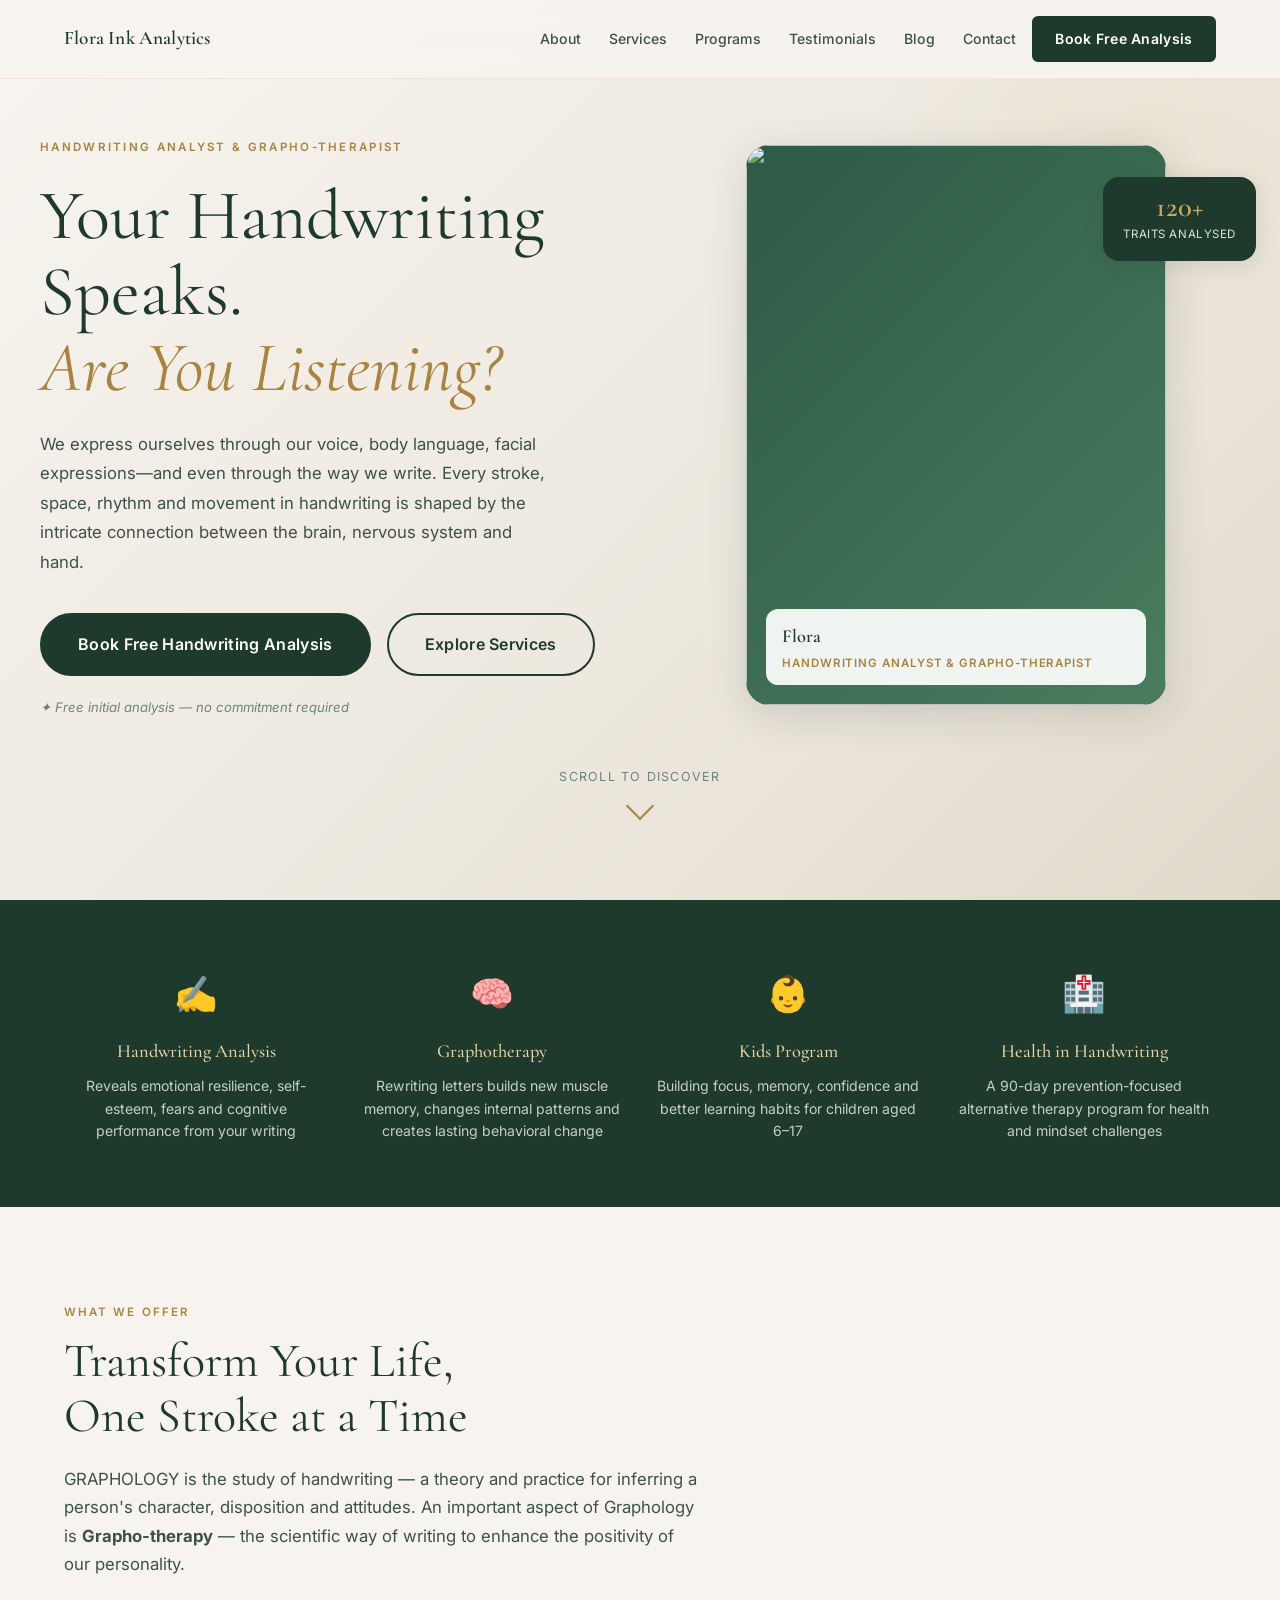
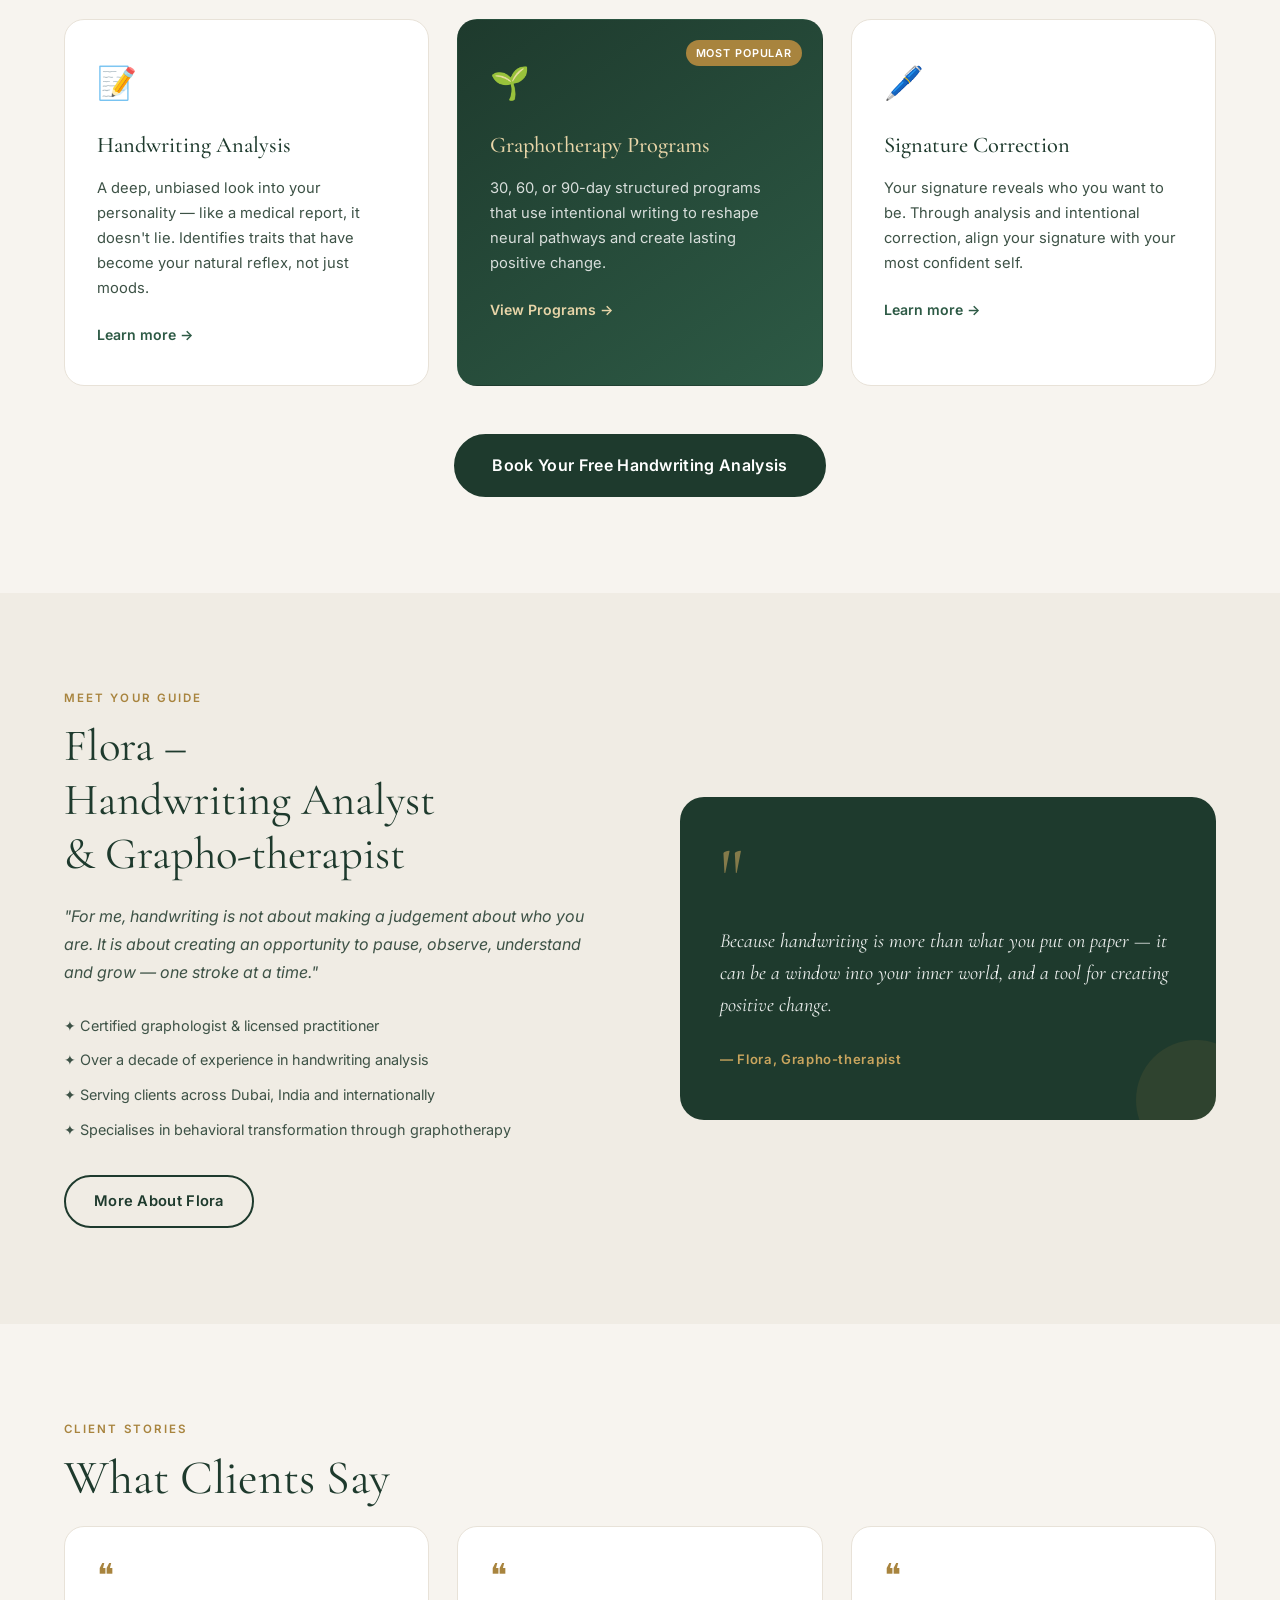
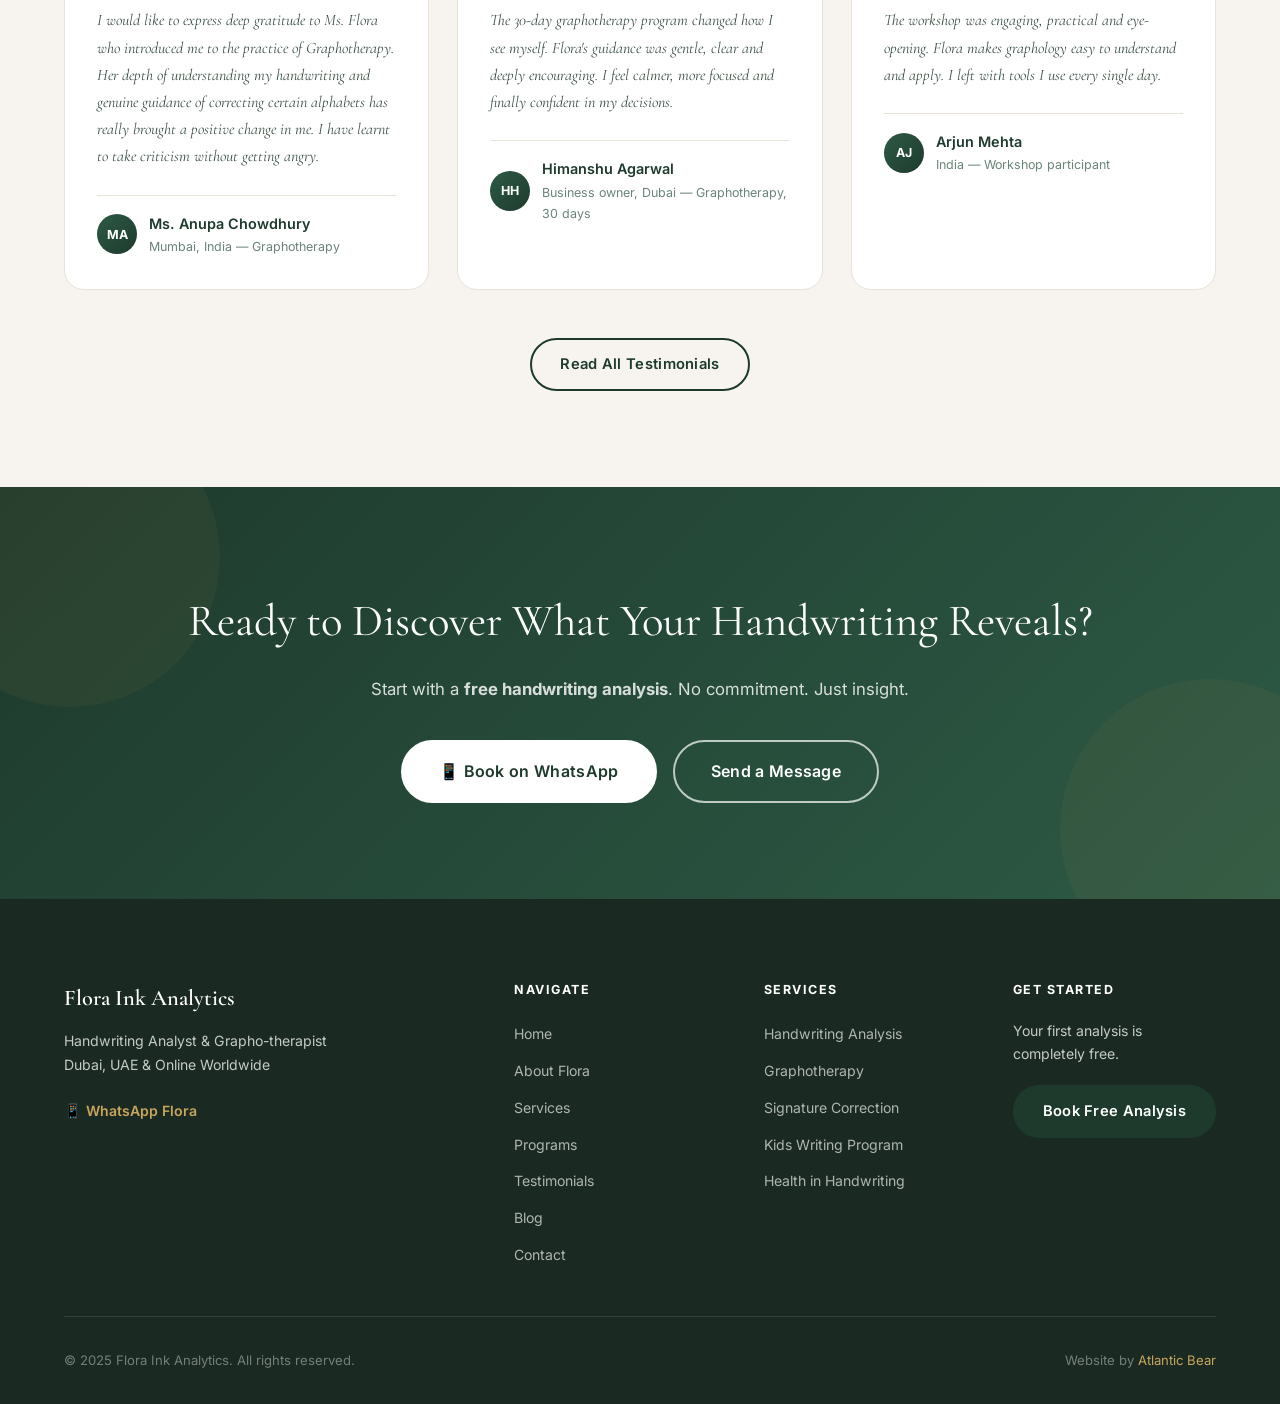
==== index.html @ c7e1a9dc "Initial commit: Flora Ink Analytics multi-page website - 7 pages: index, about, services, programs, " ====
<!DOCTYPE html>
<html lang="en">
<head>
  <meta charset="UTF-8" />
  <meta name="viewport" content="width=device-width, initial-scale=1.0" />
  <title>Flora Ink Analytics – Handwriting Analysis & Graphotherapy</title>
  <meta name="description" content="Discover what your handwriting reveals about you. Flora is a certified Handwriting Analyst and Grapho-therapist offering analysis, therapy programs, and workshops in Dubai and online." />
  <link rel="preconnect" href="https://fonts.googleapis.com" />
  <link rel="preconnect" href="https://fonts.gstatic.com" crossorigin />
  <link href="https://fonts.googleapis.com/css2?family=Cormorant+Garamond:ital,wght@0,300;0,400;0,500;0,600;0,700;1,300;1,400;1,500&family=Inter:wght@300;400;500;600&display=swap" rel="stylesheet" />
  <link rel="stylesheet" href="css/style.css" />
</head>
<body>

  <!-- NAVIGATION -->
  <nav class="navbar" id="navbar">
    <div class="nav-container">
      <a href="index.html" class="nav-logo">
        <img src="assets/logo.png" alt="Flora Ink Analytics Logo" class="logo-img" onerror="this.style.display='none'" />
        <span class="logo-text">Flora Ink Analytics</span>
      </a>
      <button class="nav-toggle" id="navToggle" aria-label="Toggle navigation">
        <span></span><span></span><span></span>
      </button>
      <ul class="nav-links" id="navLinks">
        <li><a href="about.html">About</a></li>
        <li><a href="services.html">Services</a></li>
        <li><a href="programs.html">Programs</a></li>
        <li><a href="testimonials.html">Testimonials</a></li>
        <li><a href="blog.html">Blog</a></li>
        <li><a href="contact.html">Contact</a></li>
        <li><a href="https://wa.me/447789262008" target="_blank" rel="noopener" class="btn btn-primary nav-cta" id="navBookBtn">Book Free Analysis</a></li>
      </ul>
    </div>
  </nav>

  <!-- HERO SECTION -->
  <section class="hero" id="hero">
    <div class="hero-content">
      <div class="hero-text">
        <span class="hero-eyebrow">Handwriting Analyst & Grapho-therapist</span>
        <h1 class="hero-title">Your Handwriting<br>Speaks.<br><em>Are You Listening?</em></h1>
        <p class="hero-subtitle">We express ourselves through our voice, body language, facial expressions—and even through the way we write. Every stroke, space, rhythm and movement in handwriting is shaped by the intricate connection between the brain, nervous system and hand.</p>
        <div class="hero-cta-group">
          <a href="https://wa.me/447789262008" target="_blank" rel="noopener" class="btn btn-primary btn-lg" id="heroBookFreeBtn">Book Free Handwriting Analysis</a>
          <a href="services.html" class="btn btn-outline btn-lg" id="heroServicesBtn">Explore Services</a>
        </div>
        <p class="hero-note">✦ Free initial analysis — no commitment required</p>
      </div>
      <div class="hero-image-wrap">
        <div class="hero-image-card">
          <img src="assets/flora-photo.jpg" alt="Flora – Handwriting Analyst and Grapho-therapist" class="hero-photo" onerror="this.style.background='linear-gradient(135deg,#2d5a45,#4a7c5f)';this.alt=''" />
          <div class="hero-badge">
            <span class="badge-name">Flora</span>
            <span class="badge-title">Handwriting Analyst & Grapho-therapist</span>
          </div>
        </div>
        <div class="hero-floating-stat">
          <span class="stat-num">120+</span>
          <span class="stat-label">Traits Analysed</span>
        </div>
      </div>
    </div>
    <div class="hero-scroll-hint">
      <span>Scroll to discover</span>
      <div class="scroll-arrow"></div>
    </div>
  </section>

  <!-- WHAT IS GRAPHOLOGY STRIP -->
  <section class="intro-strip">
    <div class="container">
      <div class="intro-grid">
        <div class="intro-item">
          <div class="intro-icon">✍️</div>
          <h3>Handwriting Analysis</h3>
          <p>Reveals emotional resilience, self-esteem, fears and cognitive performance from your writing</p>
        </div>
        <div class="intro-item">
          <div class="intro-icon">🧠</div>
          <h3>Graphotherapy</h3>
          <p>Rewriting letters builds new muscle memory, changes internal patterns and creates lasting behavioral change</p>
        </div>
        <div class="intro-item">
          <div class="intro-icon">👶</div>
          <h3>Kids Program</h3>
          <p>Building focus, memory, confidence and better learning habits for children aged 6–17</p>
        </div>
        <div class="intro-item">
          <div class="intro-icon">🏥</div>
          <h3>Health in Handwriting</h3>
          <p>A 90-day prevention-focused alternative therapy program for health and mindset challenges</p>
        </div>
      </div>
    </div>
  </section>

  <!-- WHAT WE OFFER -->
  <section class="services-preview section">
    <div class="container">
      <div class="section-label">What We Offer</div>
      <h2 class="section-title">Transform Your Life,<br>One Stroke at a Time</h2>
      <p class="section-subtitle">GRAPHOLOGY is the study of handwriting — a theory and practice for inferring a person's character, disposition and attitudes. An important aspect of Graphology is <strong>Grapho-therapy</strong> — the scientific way of writing to enhance the positivity of our personality.</p>
      <div class="services-cards">
        <div class="service-card">
          <div class="service-card-icon">📝</div>
          <h3>Handwriting Analysis</h3>
          <p>A deep, unbiased look into your personality — like a medical report, it doesn't lie. Identifies traits that have become your natural reflex, not just moods.</p>
          <a href="services.html#analysis" class="card-link" id="homeAnalysisLink">Learn more →</a>
        </div>
        <div class="service-card featured">
          <div class="service-badge-top">Most Popular</div>
          <div class="service-card-icon">🌱</div>
          <h3>Graphotherapy Programs</h3>
          <p>30, 60, or 90-day structured programs that use intentional writing to reshape neural pathways and create lasting positive change.</p>
          <a href="programs.html" class="card-link" id="homeProgramsLink">View Programs →</a>
        </div>
        <div class="service-card">
          <div class="service-card-icon">🖊️</div>
          <h3>Signature Correction</h3>
          <p>Your signature reveals who you want to be. Through analysis and intentional correction, align your signature with your most confident self.</p>
          <a href="services.html#signature" class="card-link" id="homeSignatureLink">Learn more →</a>
        </div>
      </div>
      <div class="section-cta">
        <a href="https://wa.me/447789262008" target="_blank" rel="noopener" class="btn btn-primary btn-lg" id="homeCtaWhatsapp">Book Your Free Handwriting Analysis</a>
      </div>
    </div>
  </section>

  <!-- MEET FLORA TEASER -->
  <section class="about-teaser section section-alt">
    <div class="container">
      <div class="about-teaser-grid">
        <div class="about-teaser-text">
          <div class="section-label">Meet Your Guide</div>
          <h2>Flora –<br>Handwriting Analyst<br>& Grapho-therapist</h2>
          <p>"For me, handwriting is not about making a judgement about who you are. It is about creating an opportunity to pause, observe, understand and grow — one stroke at a time."</p>
          <ul class="about-highlights">
            <li>✦ Certified graphologist & licensed practitioner</li>
            <li>✦ Over a decade of experience in handwriting analysis</li>
            <li>✦ Serving clients across Dubai, India and internationally</li>
            <li>✦ Specialises in behavioral transformation through graphotherapy</li>
          </ul>
          <a href="about.html" class="btn btn-outline" id="homeAboutBtn">More About Flora</a>
        </div>
        <div class="about-teaser-visual">
          <div class="quote-card">
            <div class="quote-mark">"</div>
            <p>Because handwriting is more than what you put on paper — it can be a window into your inner world, and a tool for creating positive change.</p>
            <span class="quote-attr">— Flora, Grapho-therapist</span>
          </div>
        </div>
      </div>
    </div>
  </section>

  <!-- TESTIMONIALS TEASER -->
  <section class="testimonials-preview section">
    <div class="container">
      <div class="section-label">Client Stories</div>
      <h2 class="section-title">What Clients Say</h2>
      <div class="testimonials-grid">
        <div class="testimonial-card">
          <div class="testimonial-quote-icon">❝</div>
          <p class="testimonial-text">I would like to express deep gratitude to Ms. Flora who introduced me to the practice of Graphotherapy. Her depth of understanding my handwriting and genuine guidance of correcting certain alphabets has really brought a positive change in me. I have learnt to take criticism without getting angry.</p>
          <div class="testimonial-author">
            <div class="testimonial-avatar">MA</div>
            <div>
              <strong>Ms. Anupa Chowdhury</strong>
              <span>Mumbai, India — Graphotherapy</span>
            </div>
          </div>
        </div>
        <div class="testimonial-card">
          <div class="testimonial-quote-icon">❝</div>
          <p class="testimonial-text">The 30-day graphotherapy program changed how I see myself. Flora's guidance was gentle, clear and deeply encouraging. I feel calmer, more focused and finally confident in my decisions.</p>
          <div class="testimonial-author">
            <div class="testimonial-avatar">HH</div>
            <div>
              <strong>Himanshu Agarwal</strong>
              <span>Business owner, Dubai — Graphotherapy, 30 days</span>
            </div>
          </div>
        </div>
        <div class="testimonial-card">
          <div class="testimonial-quote-icon">❝</div>
          <p class="testimonial-text">The workshop was engaging, practical and eye-opening. Flora makes graphology easy to understand and apply. I left with tools I use every single day.</p>
          <div class="testimonial-author">
            <div class="testimonial-avatar">AJ</div>
            <div>
              <strong>Arjun Mehta</strong>
              <span>India — Workshop participant</span>
            </div>
          </div>
        </div>
      </div>
      <div class="section-cta">
        <a href="testimonials.html" class="btn btn-outline" id="homeTestimonialsBtn">Read All Testimonials</a>
      </div>
    </div>
  </section>

  <!-- FINAL CTA BANNER -->
  <section class="cta-banner">
    <div class="container">
      <div class="cta-banner-content">
        <h2>Ready to Discover What Your Handwriting Reveals?</h2>
        <p>Start with a <strong>free handwriting analysis</strong>. No commitment. Just insight.</p>
        <div class="cta-banner-btns">
          <a href="https://wa.me/447789262008" target="_blank" rel="noopener" class="btn btn-white btn-lg" id="bannerWhatsappBtn">📱 Book on WhatsApp</a>
          <a href="contact.html" class="btn btn-outline-white btn-lg" id="bannerContactBtn">Send a Message</a>
        </div>
      </div>
    </div>
  </section>

  <!-- FOOTER -->
  <footer class="footer">
    <div class="container">
      <div class="footer-grid">
        <div class="footer-brand">
          <span class="footer-logo-text">Flora Ink Analytics</span>
          <p>Handwriting Analyst & Grapho-therapist<br>Dubai, UAE & Online Worldwide</p>
          <a href="https://wa.me/447789262008" target="_blank" rel="noopener" class="footer-wa">📱 WhatsApp Flora</a>
        </div>
        <div class="footer-links">
          <h4>Navigate</h4>
          <ul>
            <li><a href="index.html">Home</a></li>
            <li><a href="about.html">About Flora</a></li>
            <li><a href="services.html">Services</a></li>
            <li><a href="programs.html">Programs</a></li>
            <li><a href="testimonials.html">Testimonials</a></li>
            <li><a href="blog.html">Blog</a></li>
            <li><a href="contact.html">Contact</a></li>
          </ul>
        </div>
        <div class="footer-services">
          <h4>Services</h4>
          <ul>
            <li><a href="services.html#analysis">Handwriting Analysis</a></li>
            <li><a href="services.html#graphotherapy">Graphotherapy</a></li>
            <li><a href="services.html#signature">Signature Correction</a></li>
            <li><a href="programs.html#kids">Kids Writing Program</a></li>
            <li><a href="programs.html#health">Health in Handwriting</a></li>
          </ul>
        </div>
        <div class="footer-cta-col">
          <h4>Get Started</h4>
          <p>Your first analysis is completely free.</p>
          <a href="https://wa.me/447789262008" target="_blank" rel="noopener" class="btn btn-primary" id="footerBookBtn">Book Free Analysis</a>
        </div>
      </div>
      <div class="footer-bottom">
        <p>© 2025 Flora Ink Analytics. All rights reserved.</p>
        <p>Website by <a href="https://atlanticbear.com" target="_blank" rel="noopener">Atlantic Bear</a></p>
      </div>
    </div>
  </footer>

  <script src="js/main.js"></script>
</body>
</html>
---- css/style.css ----
/* =========================================
   FLORA INK ANALYTICS — DESIGN SYSTEM
   ========================================= */

/* ----- Custom Properties ----- */
:root {
  /* Colors */
  --cream:        #f0ece4;
  --cream-light:  #f7f4ef;
  --cream-dark:   #e8e2d8;
  --green-dark:   #1e3a2d;
  --green-mid:    #2d5a45;
  --green-light:  #4a7c5f;
  --green-soft:   #7fa98a;
  --gold:         #a8843e;
  --gold-light:   #c9a55e;
  --gold-pale:    #e8d5a8;
  --text-dark:    #1a2a22;
  --text-mid:     #3d5246;
  --text-light:   #6b8478;
  --white:        #ffffff;
  --shadow-sm:    0 2px 8px rgba(30,58,45,0.08);
  --shadow-md:    0 4px 20px rgba(30,58,45,0.12);
  --shadow-lg:    0 8px 40px rgba(30,58,45,0.16);

  /* Typography */
  --font-serif:   'Cormorant Garamond', Georgia, serif;
  --font-sans:    'Inter', -apple-system, BlinkMacSystemFont, sans-serif;

  /* Spacing */
  --section-py:   6rem;
  --container-max: 1200px;

  /* Transitions */
  --transition:   0.3s cubic-bezier(0.4, 0, 0.2, 1);
}

/* ----- Reset & Base ----- */
*, *::before, *::after { box-sizing: border-box; margin: 0; padding: 0; }

html { scroll-behavior: smooth; font-size: 16px; }

body {
  font-family: var(--font-sans);
  background-color: var(--cream-light);
  color: var(--text-dark);
  line-height: 1.7;
  -webkit-font-smoothing: antialiased;
}

img { max-width: 100%; height: auto; display: block; }

a { color: inherit; text-decoration: none; }

ul { list-style: none; }

/* ----- Utility Classes ----- */
.container {
  max-width: var(--container-max);
  margin: 0 auto;
  padding: 0 1.5rem;
}

.section { padding: var(--section-py) 0; }
.section-alt { background-color: var(--cream); }

.section-label {
  font-family: var(--font-sans);
  font-size: 0.72rem;
  font-weight: 600;
  letter-spacing: 0.18em;
  text-transform: uppercase;
  color: var(--gold);
  margin-bottom: 0.75rem;
}

.section-title {
  font-family: var(--font-serif);
  font-size: clamp(2rem, 4vw, 3rem);
  font-weight: 400;
  line-height: 1.15;
  color: var(--green-dark);
  margin-bottom: 1.25rem;
}

.section-subtitle {
  font-size: 1.05rem;
  color: var(--text-mid);
  max-width: 640px;
  margin-bottom: 2.5rem;
}

.section-cta {
  text-align: center;
  margin-top: 3rem;
}

/* ----- Buttons ----- */
.btn {
  display: inline-flex;
  align-items: center;
  gap: 0.5rem;
  padding: 0.75rem 1.75rem;
  border-radius: 50px;
  font-family: var(--font-sans);
  font-size: 0.92rem;
  font-weight: 600;
  letter-spacing: 0.02em;
  cursor: pointer;
  border: 2px solid transparent;
  transition: all var(--transition);
  white-space: nowrap;
}

.btn-lg {
  padding: 1rem 2.25rem;
  font-size: 1rem;
}

.btn-primary {
  background-color: var(--green-dark);
  color: var(--white);
  border-color: var(--green-dark);
}
.btn-primary:hover {
  background-color: var(--green-mid);
  border-color: var(--green-mid);
  transform: translateY(-2px);
  box-shadow: var(--shadow-md);
}

.btn-outline {
  background-color: transparent;
  color: var(--green-dark);
  border-color: var(--green-dark);
}
.btn-outline:hover {
  background-color: var(--green-dark);
  color: var(--white);
  transform: translateY(-2px);
}

.btn-gold {
  background-color: var(--gold);
  color: var(--white);
  border-color: var(--gold);
}
.btn-gold:hover {
  background-color: var(--gold-light);
  border-color: var(--gold-light);
  transform: translateY(-2px);
  box-shadow: var(--shadow-md);
}

.btn-white {
  background-color: var(--white);
  color: var(--green-dark);
  border-color: var(--white);
}
.btn-white:hover {
  background-color: var(--cream-light);
  transform: translateY(-2px);
  box-shadow: var(--shadow-md);
}

.btn-outline-white {
  background-color: transparent;
  color: var(--white);
  border-color: rgba(255,255,255,0.7);
}
.btn-outline-white:hover {
  background-color: rgba(255,255,255,0.15);
  border-color: var(--white);
  transform: translateY(-2px);
}

/* =========================================
   NAVBAR
   ========================================= */
.navbar {
  position: fixed;
  top: 0;
  left: 0;
  right: 0;
  z-index: 999;
  padding: 1rem 0;
  background-color: rgba(247, 244, 239, 0.92);
  backdrop-filter: blur(12px);
  -webkit-backdrop-filter: blur(12px);
  border-bottom: 1px solid rgba(168, 132, 62, 0.12);
  transition: all var(--transition);
}

.navbar.scrolled {
  padding: 0.6rem 0;
  box-shadow: var(--shadow-sm);
}

.nav-container {
  max-width: var(--container-max);
  margin: 0 auto;
  padding: 0 1.5rem;
  display: flex;
  align-items: center;
  justify-content: space-between;
  gap: 1.5rem;
}

.nav-logo {
  display: flex;
  align-items: center;
  gap: 0.6rem;
  text-decoration: none;
  flex-shrink: 0;
}

.logo-img {
  height: 40px;
  width: auto;
}

.logo-text {
  font-family: var(--font-serif);
  font-size: 1.2rem;
  font-weight: 600;
  color: var(--green-dark);
  letter-spacing: 0.01em;
}

.nav-links {
  display: flex;
  align-items: center;
  gap: 0.25rem;
  flex-wrap: nowrap;
}

.nav-links li a {
  display: block;
  padding: 0.45rem 0.75rem;
  font-size: 0.88rem;
  font-weight: 500;
  color: var(--text-mid);
  border-radius: 6px;
  transition: color var(--transition), background-color var(--transition);
}

.nav-links li a:hover {
  color: var(--green-dark);
  background-color: rgba(30,58,45,0.06);
}

.nav-links li a.active {
  color: var(--green-dark);
  font-weight: 600;
}

.nav-cta {
  padding: 0.55rem 1.35rem !important;
  font-size: 0.88rem !important;
  font-weight: 600 !important;
  background-color: var(--green-dark);
  color: var(--white) !important;
  border-radius: 50px;
  transition: all var(--transition);
}

.nav-cta:hover {
  background-color: var(--green-mid) !important;
  transform: translateY(-1px);
  box-shadow: var(--shadow-sm) !important;
}

.nav-toggle {
  display: none;
  flex-direction: column;
  gap: 5px;
  background: none;
  border: none;
  cursor: pointer;
  padding: 0.35rem;
}

.nav-toggle span {
  display: block;
  width: 24px;
  height: 2px;
  background-color: var(--green-dark);
  border-radius: 2px;
  transition: all var(--transition);
}

/* =========================================
   HERO SECTION
   ========================================= */
.hero {
  min-height: 100vh;
  display: flex;
  flex-direction: column;
  justify-content: center;
  padding: 7rem 1.5rem 4rem;
  background: linear-gradient(135deg, var(--cream-light) 0%, #ede8de 60%, #e0d9cc 100%);
  position: relative;
  overflow: hidden;
}

.hero::before {
  content: '';
  position: absolute;
  top: -100px;
  right: -100px;
  width: 500px;
  height: 500px;
  background: radial-gradient(ellipse at center, rgba(168,132,62,0.06) 0%, transparent 70%);
  pointer-events: none;
}

.hero-content {
  max-width: var(--container-max);
  margin: 0 auto;
  display: grid;
  grid-template-columns: 1fr 1fr;
  gap: 4rem;
  align-items: center;
  width: 100%;
}

.hero-eyebrow {
  display: inline-block;
  font-size: 0.72rem;
  font-weight: 600;
  letter-spacing: 0.2em;
  text-transform: uppercase;
  color: var(--gold);
  margin-bottom: 1.25rem;
}

.hero-title {
  font-family: var(--font-serif);
  font-size: clamp(2.8rem, 5.5vw, 4.5rem);
  font-weight: 400;
  line-height: 1.08;
  color: var(--green-dark);
  margin-bottom: 1.5rem;
}

.hero-title em {
  font-style: italic;
  color: var(--gold);
}

.hero-subtitle {
  font-size: 1.05rem;
  color: var(--text-mid);
  max-width: 520px;
  margin-bottom: 2.25rem;
  line-height: 1.75;
}

.hero-cta-group {
  display: flex;
  gap: 1rem;
  flex-wrap: wrap;
  margin-bottom: 1.25rem;
}

.hero-note {
  font-size: 0.82rem;
  color: var(--text-light);
  font-style: italic;
}

.hero-image-wrap {
  position: relative;
  display: flex;
  justify-content: center;
}

.hero-image-card {
  position: relative;
  border-radius: 24px;
  overflow: hidden;
  box-shadow: var(--shadow-lg);
  width: 100%;
  max-width: 420px;
  aspect-ratio: 3/4;
  background: linear-gradient(135deg, var(--green-mid), var(--green-dark));
}

.hero-photo {
  width: 100%;
  height: 100%;
  object-fit: cover;
  object-position: top center;
}

.hero-badge {
  position: absolute;
  bottom: 1.25rem;
  left: 1.25rem;
  right: 1.25rem;
  background: rgba(255,255,255,0.92);
  backdrop-filter: blur(8px);
  border-radius: 12px;
  padding: 0.75rem 1rem;
}

.badge-name {
  display: block;
  font-family: var(--font-serif);
  font-size: 1.15rem;
  font-weight: 600;
  color: var(--green-dark);
}

.badge-title {
  display: block;
  font-size: 0.72rem;
  letter-spacing: 0.08em;
  text-transform: uppercase;
  color: var(--gold);
  font-weight: 600;
  margin-top: 0.1rem;
}

.hero-floating-stat {
  position: absolute;
  top: 2rem;
  right: -1rem;
  background: var(--green-dark);
  color: var(--white);
  border-radius: 16px;
  padding: 1rem 1.25rem;
  text-align: center;
  box-shadow: var(--shadow-md);
  animation: floatStat 4s ease-in-out infinite;
}

@keyframes floatStat {
  0%, 100% { transform: translateY(0); }
  50% { transform: translateY(-8px); }
}

.stat-num {
  display: block;
  font-family: var(--font-serif);
  font-size: 1.8rem;
  font-weight: 600;
  color: var(--gold-light);
  line-height: 1;
}

.stat-label {
  display: block;
  font-size: 0.72rem;
  letter-spacing: 0.05em;
  text-transform: uppercase;
  margin-top: 0.2rem;
  opacity: 0.85;
}

.hero-scroll-hint {
  text-align: center;
  margin-top: 3rem;
  display: flex;
  flex-direction: column;
  align-items: center;
  gap: 0.5rem;
  color: var(--text-light);
  font-size: 0.78rem;
  letter-spacing: 0.1em;
  text-transform: uppercase;
}

.scroll-arrow {
  width: 20px;
  height: 20px;
  border-right: 2px solid var(--gold);
  border-bottom: 2px solid var(--gold);
  transform: rotate(45deg);
  animation: bounce 2s infinite;
}

@keyframes bounce {
  0%, 100% { transform: rotate(45deg) translateY(0); }
  50% { transform: rotate(45deg) translateY(5px); }
}

/* =========================================
   INTRO STRIP
   ========================================= */
.intro-strip {
  background-color: var(--green-dark);
  padding: 4rem 1.5rem;
}

.intro-grid {
  display: grid;
  grid-template-columns: repeat(4, 1fr);
  gap: 2rem;
}

.intro-item {
  text-align: center;
  color: var(--white);
}

.intro-icon {
  font-size: 2.2rem;
  margin-bottom: 0.75rem;
}

.intro-item h3 {
  font-family: var(--font-serif);
  font-size: 1.15rem;
  font-weight: 500;
  margin-bottom: 0.5rem;
  color: var(--gold-pale);
}

.intro-item p {
  font-size: 0.88rem;
  color: rgba(255,255,255,0.75);
  line-height: 1.6;
}

/* =========================================
   SERVICES PREVIEW
   ========================================= */
.services-preview {
  background-color: var(--cream-light);
}

.services-cards {
  display: grid;
  grid-template-columns: repeat(3, 1fr);
  gap: 1.75rem;
  margin-top: 2rem;
}

.service-card {
  background-color: var(--white);
  border: 1px solid var(--cream-dark);
  border-radius: 20px;
  padding: 2.25rem 2rem;
  transition: all var(--transition);
  position: relative;
  overflow: hidden;
}

.service-card::before {
  content: '';
  position: absolute;
  bottom: 0;
  left: 0;
  right: 0;
  height: 3px;
  background: linear-gradient(90deg, var(--green-mid), var(--gold));
  transform: scaleX(0);
  transition: transform var(--transition);
  transform-origin: left;
}

.service-card:hover {
  box-shadow: var(--shadow-lg);
  transform: translateY(-4px);
  border-color: transparent;
}

.service-card:hover::before {
  transform: scaleX(1);
}

.service-card.featured {
  background: linear-gradient(145deg, var(--green-dark) 0%, var(--green-mid) 100%);
  color: var(--white);
  border-color: transparent;
}

.service-card.featured h3,
.service-card.featured .card-link {
  color: var(--gold-pale);
}

.service-card.featured p {
  color: rgba(255,255,255,0.82);
}

.service-badge-top {
  position: absolute;
  top: 1.25rem;
  right: 1.25rem;
  background-color: var(--gold);
  color: var(--white);
  font-size: 0.68rem;
  font-weight: 600;
  letter-spacing: 0.08em;
  text-transform: uppercase;
  padding: 0.25rem 0.6rem;
  border-radius: 50px;
}

.service-card-icon {
  font-size: 2rem;
  margin-bottom: 1rem;
}

.service-card h3 {
  font-family: var(--font-serif);
  font-size: 1.4rem;
  font-weight: 500;
  color: var(--green-dark);
  margin-bottom: 0.75rem;
}

.service-card p {
  font-size: 0.92rem;
  color: var(--text-mid);
  line-height: 1.7;
  margin-bottom: 1.25rem;
}

.card-link {
  font-size: 0.88rem;
  font-weight: 600;
  color: var(--green-mid);
  display: inline-flex;
  align-items: center;
  gap: 0.25rem;
  transition: gap var(--transition);
}

.card-link:hover { gap: 0.5rem; }

/* =========================================
   ABOUT TEASER
   ========================================= */
.about-teaser-grid {
  display: grid;
  grid-template-columns: 1fr 1fr;
  gap: 5rem;
  align-items: center;
}

.about-teaser-text h2 {
  font-family: var(--font-serif);
  font-size: clamp(2rem, 3.5vw, 2.8rem);
  font-weight: 400;
  color: var(--green-dark);
  line-height: 1.2;
  margin-bottom: 1.25rem;
}

.about-teaser-text > p {
  font-size: 1rem;
  color: var(--text-mid);
  font-style: italic;
  margin-bottom: 1.75rem;
  line-height: 1.75;
}

.about-highlights {
  list-style: none;
  display: flex;
  flex-direction: column;
  gap: 0.65rem;
  margin-bottom: 2rem;
}

.about-highlights li {
  font-size: 0.9rem;
  color: var(--text-mid);
  display: flex;
  align-items: flex-start;
  gap: 0.5rem;
}

.quote-card {
  background: var(--green-dark);
  color: var(--white);
  border-radius: 24px;
  padding: 3rem 2.5rem;
  position: relative;
  overflow: hidden;
}

.quote-card::after {
  content: '';
  position: absolute;
  bottom: -40px;
  right: -40px;
  width: 120px;
  height: 120px;
  border-radius: 50%;
  background: rgba(168,132,62,0.12);
}

.quote-mark {
  font-family: var(--font-serif);
  font-size: 5rem;
  line-height: 0.8;
  color: var(--gold-light);
  opacity: 0.6;
  margin-bottom: 1rem;
}

.quote-card p {
  font-family: var(--font-serif);
  font-size: 1.25rem;
  font-style: italic;
  color: rgba(255,255,255,0.92);
  line-height: 1.6;
  margin-bottom: 1.5rem;
}

.quote-attr {
  font-size: 0.82rem;
  color: var(--gold-light);
  font-weight: 600;
  letter-spacing: 0.05em;
}

/* =========================================
   TESTIMONIALS PREVIEW
   ========================================= */
.testimonials-grid {
  display: grid;
  grid-template-columns: repeat(3, 1fr);
  gap: 1.75rem;
}

.testimonial-card {
  background: var(--white);
  border: 1px solid var(--cream-dark);
  border-radius: 20px;
  padding: 2rem;
  transition: all var(--transition);
  position: relative;
}

.testimonial-card:hover {
  box-shadow: var(--shadow-md);
  transform: translateY(-3px);
}

.testimonial-quote-icon {
  font-size: 2rem;
  color: var(--gold);
  margin-bottom: 1rem;
  line-height: 1;
}

.testimonial-text {
  font-family: var(--font-serif);
  font-size: 1rem;
  font-style: italic;
  color: var(--text-mid);
  line-height: 1.7;
  margin-bottom: 1.5rem;
}

.testimonial-author {
  display: flex;
  align-items: center;
  gap: 0.75rem;
  padding-top: 1rem;
  border-top: 1px solid var(--cream-dark);
}

.testimonial-avatar {
  width: 40px;
  height: 40px;
  border-radius: 50%;
  background: linear-gradient(135deg, var(--green-mid), var(--green-dark));
  color: var(--white);
  font-size: 0.78rem;
  font-weight: 700;
  display: flex;
  align-items: center;
  justify-content: center;
  flex-shrink: 0;
}

.testimonial-author strong {
  display: block;
  font-size: 0.9rem;
  font-weight: 600;
  color: var(--green-dark);
}

.testimonial-author span {
  display: block;
  font-size: 0.78rem;
  color: var(--text-light);
}

/* =========================================
   CTA BANNER
   ========================================= */
.cta-banner {
  background: linear-gradient(135deg, var(--green-dark) 0%, var(--green-mid) 100%);
  padding: 6rem 1.5rem;
  text-align: center;
  position: relative;
  overflow: hidden;
}

.cta-banner::before {
  content: '';
  position: absolute;
  top: -80px;
  left: -80px;
  width: 300px;
  height: 300px;
  border-radius: 50%;
  background: rgba(168,132,62,0.08);
}

.cta-banner::after {
  content: '';
  position: absolute;
  bottom: -80px;
  right: -80px;
  width: 300px;
  height: 300px;
  border-radius: 50%;
  background: rgba(168,132,62,0.08);
}

.cta-banner-content {
  position: relative;
  z-index: 1;
}

.cta-banner h2 {
  font-family: var(--font-serif);
  font-size: clamp(1.8rem, 3.5vw, 2.8rem);
  font-weight: 400;
  color: var(--white);
  margin-bottom: 1rem;
}

.cta-banner p {
  color: rgba(255,255,255,0.82);
  font-size: 1.05rem;
  margin-bottom: 2.25rem;
}

.cta-banner-btns {
  display: flex;
  justify-content: center;
  gap: 1rem;
  flex-wrap: wrap;
}

/* =========================================
   FOOTER
   ========================================= */
.footer {
  background-color: var(--text-dark);
  color: rgba(255,255,255,0.75);
  padding: 5rem 1.5rem 2rem;
}

.footer-grid {
  display: grid;
  grid-template-columns: 2fr 1fr 1fr 1fr;
  gap: 3rem;
  margin-bottom: 3rem;
}

.footer-brand .footer-logo-text {
  display: block;
  font-family: var(--font-serif);
  font-size: 1.4rem;
  font-weight: 600;
  color: var(--white);
  margin-bottom: 0.75rem;
}

.footer-brand p {
  font-size: 0.88rem;
  line-height: 1.7;
  margin-bottom: 1.25rem;
}

.footer-wa {
  display: inline-flex;
  align-items: center;
  gap: 0.4rem;
  font-size: 0.88rem;
  font-weight: 600;
  color: var(--gold-light);
  transition: color var(--transition);
}

.footer-wa:hover { color: var(--white); }

.footer-links h4,
.footer-services h4,
.footer-cta-col h4 {
  font-size: 0.78rem;
  font-weight: 700;
  letter-spacing: 0.12em;
  text-transform: uppercase;
  color: var(--white);
  margin-bottom: 1.25rem;
}

.footer-links ul,
.footer-services ul {
  display: flex;
  flex-direction: column;
  gap: 0.6rem;
}

.footer-links a,
.footer-services a {
  font-size: 0.88rem;
  color: rgba(255,255,255,0.65);
  transition: color var(--transition);
}

.footer-links a:hover,
.footer-services a:hover {
  color: var(--gold-light);
}

.footer-cta-col p {
  font-size: 0.88rem;
  margin-bottom: 1.25rem;
  line-height: 1.6;
}

.footer-bottom {
  display: flex;
  justify-content: space-between;
  align-items: center;
  padding-top: 2rem;
  border-top: 1px solid rgba(255,255,255,0.1);
  font-size: 0.82rem;
  color: rgba(255,255,255,0.4);
  flex-wrap: wrap;
  gap: 0.5rem;
}

.footer-bottom a {
  color: var(--gold-light);
  transition: color var(--transition);
}
.footer-bottom a:hover { color: var(--white); }

/* =========================================
   PAGE HEADER (inner pages)
   ========================================= */
.page-header {
  padding: 9rem 1.5rem 5rem;
  background: linear-gradient(135deg, var(--cream-light) 0%, var(--cream) 100%);
  text-align: center;
}

.page-header .section-label { text-align: center; }

.page-header h1 {
  font-family: var(--font-serif);
  font-size: clamp(2.5rem, 5vw, 4rem);
  font-weight: 400;
  color: var(--green-dark);
  margin-bottom: 1.25rem;
  line-height: 1.1;
}

.page-header p {
  font-size: 1.1rem;
  color: var(--text-mid);
  max-width: 600px;
  margin: 0 auto 1.5rem;
  line-height: 1.7;
}

.page-header .btn { margin-top: 0.5rem; }

/* =========================================
   ABOUT PAGE
   ========================================= */
.about-intro-grid {
  display: grid;
  grid-template-columns: 1fr 1.2fr;
  gap: 5rem;
  align-items: start;
}

.about-photo-wrap {
  position: relative;
}

.about-photo {
  width: 100%;
  border-radius: 24px;
  box-shadow: var(--shadow-lg);
  object-fit: cover;
  max-height: 600px;
  background: linear-gradient(135deg, var(--green-mid), var(--green-dark));
  min-height: 400px;
}

.about-cert-badge {
  position: absolute;
  bottom: -1.5rem;
  left: -1.5rem;
  background: var(--gold);
  color: var(--white);
  border-radius: 16px;
  padding: 1.25rem 1.5rem;
  box-shadow: var(--shadow-md);
}

.cert-badge-title {
  display: block;
  font-size: 0.68rem;
  letter-spacing: 0.1em;
  text-transform: uppercase;
  font-weight: 700;
  margin-bottom: 0.2rem;
  opacity: 0.85;
}

.cert-badge-value {
  display: block;
  font-family: var(--font-serif);
  font-size: 1.05rem;
  font-weight: 600;
}

.about-content h2 {
  font-family: var(--font-serif);
  font-size: clamp(1.8rem, 3vw, 2.5rem);
  font-weight: 400;
  color: var(--green-dark);
  margin-bottom: 1.5rem;
  line-height: 1.2;
}

.about-content p {
  font-size: 1rem;
  color: var(--text-mid);
  line-height: 1.8;
  margin-bottom: 1.25rem;
}

.about-philosophy {
  background: var(--cream);
  border-left: 4px solid var(--gold);
  border-radius: 0 12px 12px 0;
  padding: 1.5rem 1.75rem;
  margin: 2rem 0;
}

.about-philosophy p {
  font-family: var(--font-serif);
  font-size: 1.15rem;
  font-style: italic;
  color: var(--green-dark);
  margin: 0;
}

/* ----- What Flora Analyses ----- */
.analyse-grid {
  display: grid;
  grid-template-columns: repeat(3, 1fr);
  gap: 1.5rem;
}

.analyse-item {
  background: var(--white);
  border: 1px solid var(--cream-dark);
  border-radius: 16px;
  padding: 1.75rem 1.5rem;
  text-align: center;
  transition: all var(--transition);
}

.analyse-item:hover {
  box-shadow: var(--shadow-md);
  transform: translateY(-3px);
}

.analyse-item .icon {
  font-size: 2rem;
  margin-bottom: 0.75rem;
}

.analyse-item h4 {
  font-family: var(--font-serif);
  font-size: 1.05rem;
  font-weight: 500;
  color: var(--green-dark);
  margin-bottom: 0.4rem;
}

.analyse-item p {
  font-size: 0.85rem;
  color: var(--text-light);
}

/* =========================================
   SERVICES PAGE
   ========================================= */
.service-detail {
  padding: var(--section-py) 1.5rem;
}

.service-detail:nth-child(even) {
  background-color: var(--cream);
}

.service-detail-grid {
  display: grid;
  grid-template-columns: 1fr 1fr;
  gap: 5rem;
  align-items: center;
  max-width: var(--container-max);
  margin: 0 auto;
}

.service-detail-grid.reverse {
  direction: rtl;
}

.service-detail-grid.reverse > * {
  direction: ltr;
}

.service-detail-text .section-label { text-align: left; }

.service-detail-text h2 {
  font-family: var(--font-serif);
  font-size: clamp(1.8rem, 3.2vw, 2.6rem);
  font-weight: 400;
  color: var(--green-dark);
  margin-bottom: 1rem;
  line-height: 1.2;
}

.service-detail-text p {
  font-size: 1rem;
  color: var(--text-mid);
  line-height: 1.8;
  margin-bottom: 1.1rem;
}

.service-benefits {
  margin: 1.5rem 0 2rem;
  display: flex;
  flex-direction: column;
  gap: 0.75rem;
}

.service-benefits li {
  display: flex;
  align-items: flex-start;
  gap: 0.75rem;
  font-size: 0.92rem;
  color: var(--text-mid);
  line-height: 1.5;
}

.service-benefits li::before {
  content: '✦';
  color: var(--gold);
  flex-shrink: 0;
  margin-top: 0.1rem;
}

.service-visual {
  border-radius: 24px;
  overflow: hidden;
  box-shadow: var(--shadow-lg);
}

.service-visual-card {
  background: linear-gradient(145deg, var(--green-dark), var(--green-mid));
  padding: 3rem 2.5rem;
  color: var(--white);
  border-radius: 24px;
  text-align: center;
}

.service-visual-card .icon-big {
  font-size: 4rem;
  margin-bottom: 1.5rem;
}

.service-visual-card h3 {
  font-family: var(--font-serif);
  font-size: 1.5rem;
  font-weight: 400;
  color: var(--gold-pale);
  margin-bottom: 1rem;
}

.service-visual-card p {
  font-size: 0.92rem;
  color: rgba(255,255,255,0.8);
  line-height: 1.7;
}

.science-note {
  background: var(--cream);
  border-radius: 16px;
  padding: 1.5rem;
  margin-top: 1.5rem;
  border: 1px solid var(--cream-dark);
}

.science-note p {
  font-size: 0.88rem;
  color: var(--text-mid);
  line-height: 1.7;
  margin: 0;
}

.science-note strong {
  color: var(--green-dark);
}

/* =========================================
   PROGRAMS PAGE
   ========================================= */
.program-cards {
  display: grid;
  grid-template-columns: repeat(3, 1fr);
  gap: 1.75rem;
}

.program-card {
  background: var(--white);
  border: 1px solid var(--cream-dark);
  border-radius: 24px;
  overflow: hidden;
  transition: all var(--transition);
}

.program-card:hover {
  box-shadow: var(--shadow-lg);
  transform: translateY(-5px);
}

.program-card-header {
  background: linear-gradient(135deg, var(--green-dark), var(--green-mid));
  padding: 2rem;
  color: var(--white);
}

.program-duration-badge {
  display: inline-block;
  background: rgba(255,255,255,0.18);
  color: var(--gold-pale);
  font-size: 0.72rem;
  font-weight: 700;
  letter-spacing: 0.1em;
  text-transform: uppercase;
  padding: 0.3rem 0.75rem;
  border-radius: 50px;
  margin-bottom: 1rem;
}

.program-card-header h3 {
  font-family: var(--font-serif);
  font-size: 1.5rem;
  font-weight: 400;
  color: var(--white);
  margin-bottom: 0.4rem;
}

.program-card-header .program-subtitle {
  font-size: 0.85rem;
  color: rgba(255,255,255,0.72);
}

.program-card-body {
  padding: 2rem;
}

.program-card-body p {
  font-size: 0.92rem;
  color: var(--text-mid);
  line-height: 1.7;
  margin-bottom: 1.5rem;
}

.program-includes {
  list-style: none;
  display: flex;
  flex-direction: column;
  gap: 0.5rem;
  margin-bottom: 1.75rem;
}

.program-includes li {
  font-size: 0.88rem;
  color: var(--text-mid);
  display: flex;
  align-items: flex-start;
  gap: 0.5rem;
}

.program-includes li::before {
  content: '✓';
  color: var(--green-mid);
  font-weight: 700;
  flex-shrink: 0;
}

.program-card-footer {
  padding: 0 2rem 2rem;
}

/* ----- signature program standalone ----- */
.signature-section {
  background: var(--cream);
  padding: var(--section-py) 1.5rem;
}

.signature-grid {
  display: grid;
  grid-template-columns: 1.2fr 1fr;
  gap: 5rem;
  align-items: center;
  max-width: var(--container-max);
  margin: 0 auto;
}

.signature-text h2 {
  font-family: var(--font-serif);
  font-size: clamp(1.8rem, 3vw, 2.6rem);
  font-weight: 400;
  color: var(--green-dark);
  margin-bottom: 1rem;
}

.signature-text p {
  font-size: 1rem;
  color: var(--text-mid);
  line-height: 1.8;
  margin-bottom: 1rem;
}

.signature-visual {
  background: var(--green-dark);
  border-radius: 24px;
  padding: 3rem 2.5rem;
  color: var(--white);
  text-align: center;
}

.signature-visual .big-icon {
  font-size: 4rem;
  margin-bottom: 1rem;
}

.signature-visual h3 {
  font-family: var(--font-serif);
  font-size: 1.4rem;
  color: var(--gold-pale);
  margin-bottom: 1rem;
}

.signature-visual p {
  font-size: 0.9rem;
  color: rgba(255,255,255,0.78);
  line-height: 1.7;
}

/* =========================================
   TESTIMONIALS PAGE
   ========================================= */
.testimonials-full-grid {
  display: grid;
  grid-template-columns: repeat(2, 1fr);
  gap: 2rem;
}

.testimonial-card-full {
  background: var(--white);
  border: 1px solid var(--cream-dark);
  border-radius: 20px;
  padding: 2.25rem;
  transition: all var(--transition);
}

.testimonial-card-full:hover {
  box-shadow: var(--shadow-md);
  transform: translateY(-3px);
}

.testimonial-card-full.featured {
  border-color: var(--gold-pale);
  background: linear-gradient(to bottom right, #fff 70%, rgba(168,132,62,0.04));
}

.testimonial-card-full .t-quote {
  font-size: 2.5rem;
  color: var(--gold);
  line-height: 1;
  margin-bottom: 1rem;
}

.testimonial-card-full .t-text {
  font-family: var(--font-serif);
  font-size: 1.05rem;
  font-style: italic;
  color: var(--text-mid);
  line-height: 1.75;
  margin-bottom: 1.5rem;
}

.testimonial-card-full .t-author {
  display: flex;
  align-items: center;
  gap: 1rem;
  padding-top: 1.25rem;
  border-top: 1px solid var(--cream-dark);
}

.t-avatar {
  width: 46px;
  height: 46px;
  border-radius: 50%;
  background: linear-gradient(135deg, var(--green-mid), var(--green-dark));
  color: var(--white);
  font-size: 0.82rem;
  font-weight: 700;
  display: flex;
  align-items: center;
  justify-content: center;
  flex-shrink: 0;
}

.t-author strong {
  display: block;
  font-size: 0.95rem;
  color: var(--green-dark);
  font-weight: 600;
}

.t-author span {
  font-size: 0.82rem;
  color: var(--text-light);
}

/* =========================================
   BLOG PAGE
   ========================================= */
.blog-coming-soon {
  text-align: center;
  padding: var(--section-py) 1.5rem;
}

.blog-coming-badge {
  display: inline-flex;
  align-items: center;
  gap: 0.6rem;
  background: var(--gold-pale);
  color: var(--gold);
  font-size: 0.82rem;
  font-weight: 700;
  letter-spacing: 0.1em;
  text-transform: uppercase;
  padding: 0.5rem 1.25rem;
  border-radius: 50px;
  margin-bottom: 2rem;
}

.blog-coming-badge::before {
  content: '✨';
}

.blog-coming-soon h2 {
  font-family: var(--font-serif);
  font-size: clamp(2rem, 4vw, 3rem);
  font-weight: 400;
  color: var(--green-dark);
  margin-bottom: 1.25rem;
}

.blog-coming-soon p {
  font-size: 1.05rem;
  color: var(--text-mid);
  max-width: 540px;
  margin: 0 auto 2.5rem;
  line-height: 1.75;
}

.blog-topics {
  display: flex;
  flex-wrap: wrap;
  gap: 0.75rem;
  justify-content: center;
  margin: 2.5rem 0;
}

.blog-topic-pill {
  display: inline-block;
  background: var(--white);
  border: 1px solid var(--cream-dark);
  border-radius: 50px;
  padding: 0.5rem 1.25rem;
  font-size: 0.88rem;
  color: var(--text-mid);
  transition: all var(--transition);
}

.blog-topic-pill:hover {
  background: var(--green-dark);
  color: var(--white);
  border-color: transparent;
}

/* =========================================
   CONTACT PAGE
   ========================================= */
.contact-grid {
  display: grid;
  grid-template-columns: 1.2fr 1fr;
  gap: 5rem;
  align-items: start;
  max-width: var(--container-max);
  margin: 0 auto;
}

.contact-info h2 {
  font-family: var(--font-serif);
  font-size: clamp(1.8rem, 3vw, 2.6rem);
  font-weight: 400;
  color: var(--green-dark);
  margin-bottom: 1rem;
}

.contact-info p {
  font-size: 1rem;
  color: var(--text-mid);
  line-height: 1.8;
  margin-bottom: 2rem;
}

.contact-methods {
  display: flex;
  flex-direction: column;
  gap: 1.25rem;
  margin-bottom: 2.5rem;
}

.contact-method {
  display: flex;
  align-items: flex-start;
  gap: 1rem;
  padding: 1.25rem;
  background: var(--white);
  border: 1px solid var(--cream-dark);
  border-radius: 16px;
  transition: all var(--transition);
}

.contact-method:hover {
  box-shadow: var(--shadow-sm);
  border-color: var(--green-soft);
}

.contact-method-icon {
  font-size: 1.5rem;
  flex-shrink: 0;
}

.contact-method h4 {
  font-size: 0.9rem;
  font-weight: 600;
  color: var(--green-dark);
  margin-bottom: 0.2rem;
}

.contact-method p, .contact-method a {
  font-size: 0.88rem;
  color: var(--text-light);
}

.contact-method a:hover {
  color: var(--green-mid);
  text-decoration: underline;
}

.contact-form-wrap {
  background: var(--white);
  border: 1px solid var(--cream-dark);
  border-radius: 24px;
  padding: 2.5rem;
}

.contact-form-wrap h3 {
  font-family: var(--font-serif);
  font-size: 1.5rem;
  font-weight: 500;
  color: var(--green-dark);
  margin-bottom: 0.5rem;
}

.contact-form-wrap > p {
  font-size: 0.88rem;
  color: var(--text-light);
  margin-bottom: 1.75rem;
}

.form-row {
  display: grid;
  grid-template-columns: 1fr 1fr;
  gap: 1rem;
}

.form-group {
  display: flex;
  flex-direction: column;
  gap: 0.45rem;
  margin-bottom: 1.25rem;
}

.form-group label {
  font-size: 0.82rem;
  font-weight: 600;
  color: var(--text-mid);
  letter-spacing: 0.03em;
}

.form-group input,
.form-group select,
.form-group textarea {
  padding: 0.8rem 1.1rem;
  font-size: 0.92rem;
  font-family: var(--font-sans);
  color: var(--text-dark);
  background: var(--cream-light);
  border: 1.5px solid var(--cream-dark);
  border-radius: 12px;
  outline: none;
  transition: all var(--transition);
  width: 100%;
}

.form-group input:focus,
.form-group select:focus,
.form-group textarea:focus {
  border-color: var(--green-mid);
  background: var(--white);
  box-shadow: 0 0 0 3px rgba(45,90,69,0.08);
}

.form-group textarea {
  resize: vertical;
  min-height: 110px;
}

.form-submit {
  width: 100%;
  justify-content: center;
  margin-top: 0.5rem;
}

.form-success {
  display: none;
  text-align: center;
  padding: 1.5rem;
  background: rgba(45,90,69,0.06);
  border-radius: 12px;
  color: var(--green-dark);
  font-size: 0.95rem;
  margin-top: 1rem;
}

/* =========================================
   RESPONSIVE
   ========================================= */
@media (max-width: 1024px) {
  .hero-content { gap: 2.5rem; }
  .about-teaser-grid { gap: 3rem; }
  .footer-grid { grid-template-columns: 1fr 1fr; gap: 2rem; }
  .contact-grid { gap: 3rem; }
  .intro-grid { grid-template-columns: repeat(2, 1fr); }
  .analyse-grid { grid-template-columns: repeat(2, 1fr); }
  .about-intro-grid { gap: 3rem; }
}

@media (max-width: 768px) {
  :root { --section-py: 4rem; }

  .nav-links {
    display: none;
    position: fixed;
    top: 0;
    left: 0;
    right: 0;
    bottom: 0;
    background: var(--cream-light);
    flex-direction: column;
    justify-content: center;
    align-items: center;
    gap: 1rem;
    z-index: 998;
  }

  .nav-links.open { display: flex; }
  .nav-links li a { font-size: 1.25rem; padding: 0.75rem 2rem; }
  .nav-cta { font-size: 1rem !important; padding: 0.75rem 2rem !important; }

  .nav-toggle { display: flex; z-index: 999; }
  .nav-toggle.open span:nth-child(1) { transform: rotate(45deg) translate(5px, 5px); }
  .nav-toggle.open span:nth-child(2) { opacity: 0; }
  .nav-toggle.open span:nth-child(3) { transform: rotate(-45deg) translate(5px, -5px); }

  .hero-content { grid-template-columns: 1fr; gap: 3rem; text-align: center; }
  .hero-subtitle { margin: 0 auto 2rem; }
  .hero-cta-group { justify-content: center; }
  .hero-note { text-align: center; }
  .hero-image-wrap { max-width: 340px; margin: 0 auto; }
  .hero-floating-stat { display: none; }

  .intro-grid { grid-template-columns: repeat(2, 1fr); }
  .services-cards { grid-template-columns: 1fr; }
  .about-teaser-grid { grid-template-columns: 1fr; gap: 2.5rem; }
  .testimonials-grid { grid-template-columns: 1fr; }
  .footer-grid { grid-template-columns: 1fr; gap: 2rem; }
  .program-cards { grid-template-columns: 1fr; }
  .service-detail-grid { grid-template-columns: 1fr; gap: 2.5rem; }
  .service-detail-grid.reverse { direction: ltr; }
  .testimonials-full-grid { grid-template-columns: 1fr; }
  .contact-grid { grid-template-columns: 1fr; }
  .form-row { grid-template-columns: 1fr; }
  .analyse-grid { grid-template-columns: 1fr; }
  .about-intro-grid { grid-template-columns: 1fr; }
  .signature-grid { grid-template-columns: 1fr; gap: 2.5rem; }
  .cta-banner-btns { flex-direction: column; align-items: center; }
  .hero-scroll-hint { display: none; }
}

@media (max-width: 480px) {
  .intro-grid { grid-template-columns: 1fr; }
  .hero-cta-group { flex-direction: column; }
  .hero-cta-group .btn { width: 100%; justify-content: center; }
}

/* =========================================
   SCROLL ANIMATIONS
   ========================================= */
.fade-up {
  opacity: 0;
  transform: translateY(30px);
  transition: opacity 0.6s ease, transform 0.6s ease;
}

.fade-up.visible {
  opacity: 1;
  transform: translateY(0);
}

.fade-up:nth-child(2) { transition-delay: 0.1s; }
.fade-up:nth-child(3) { transition-delay: 0.2s; }
.fade-up:nth-child(4) { transition-delay: 0.3s; }
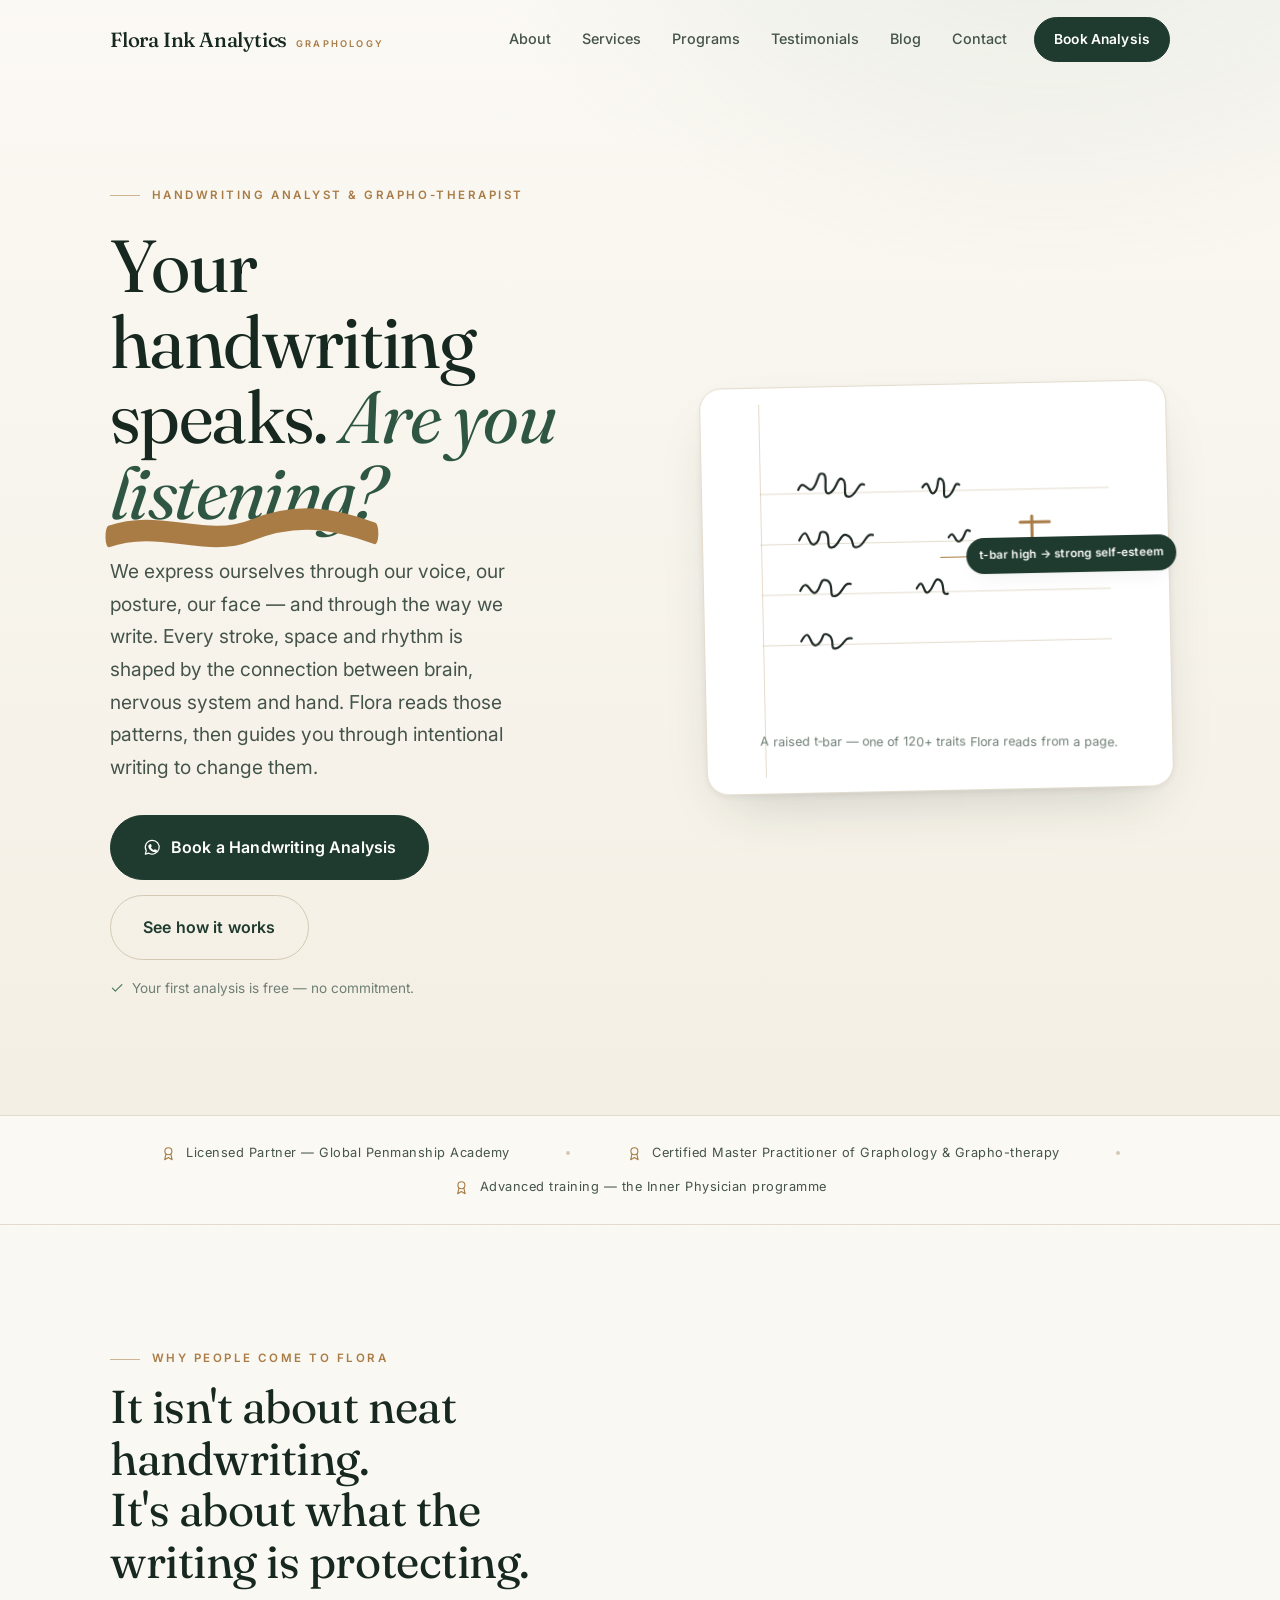
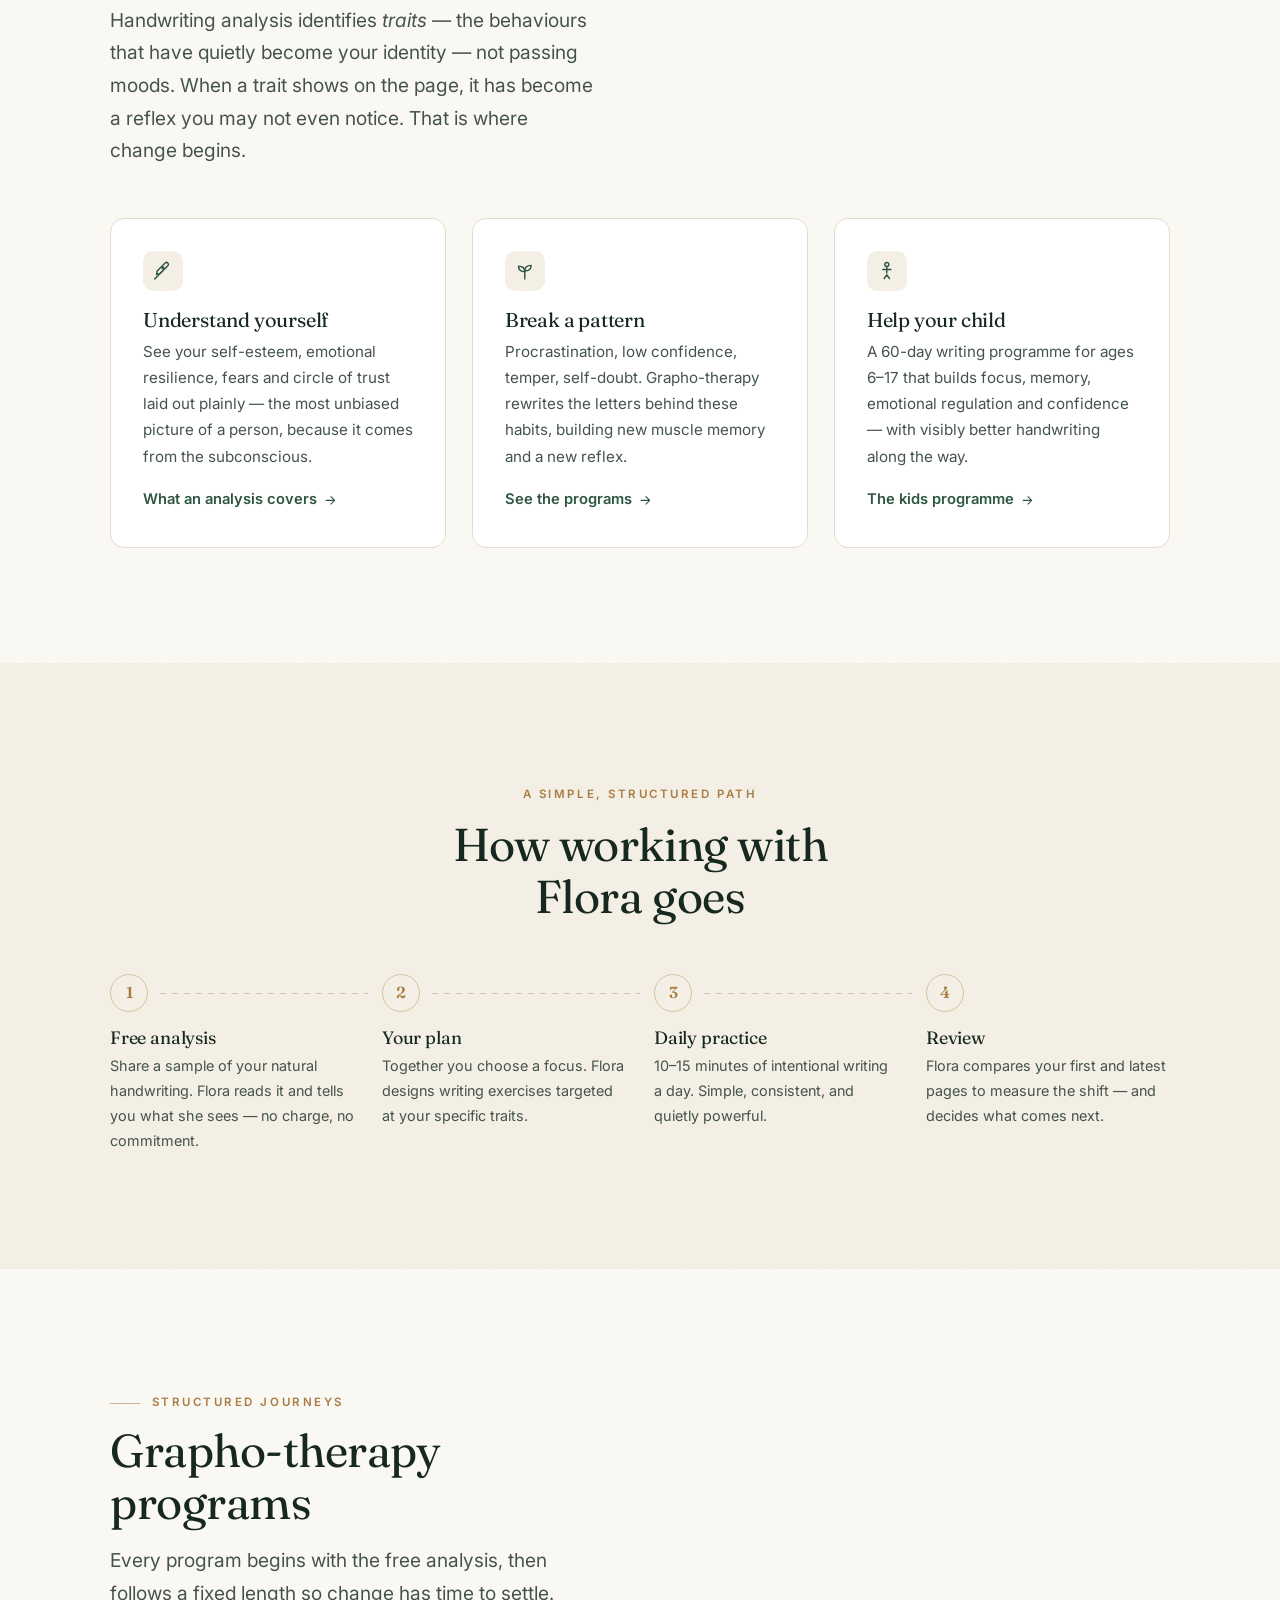
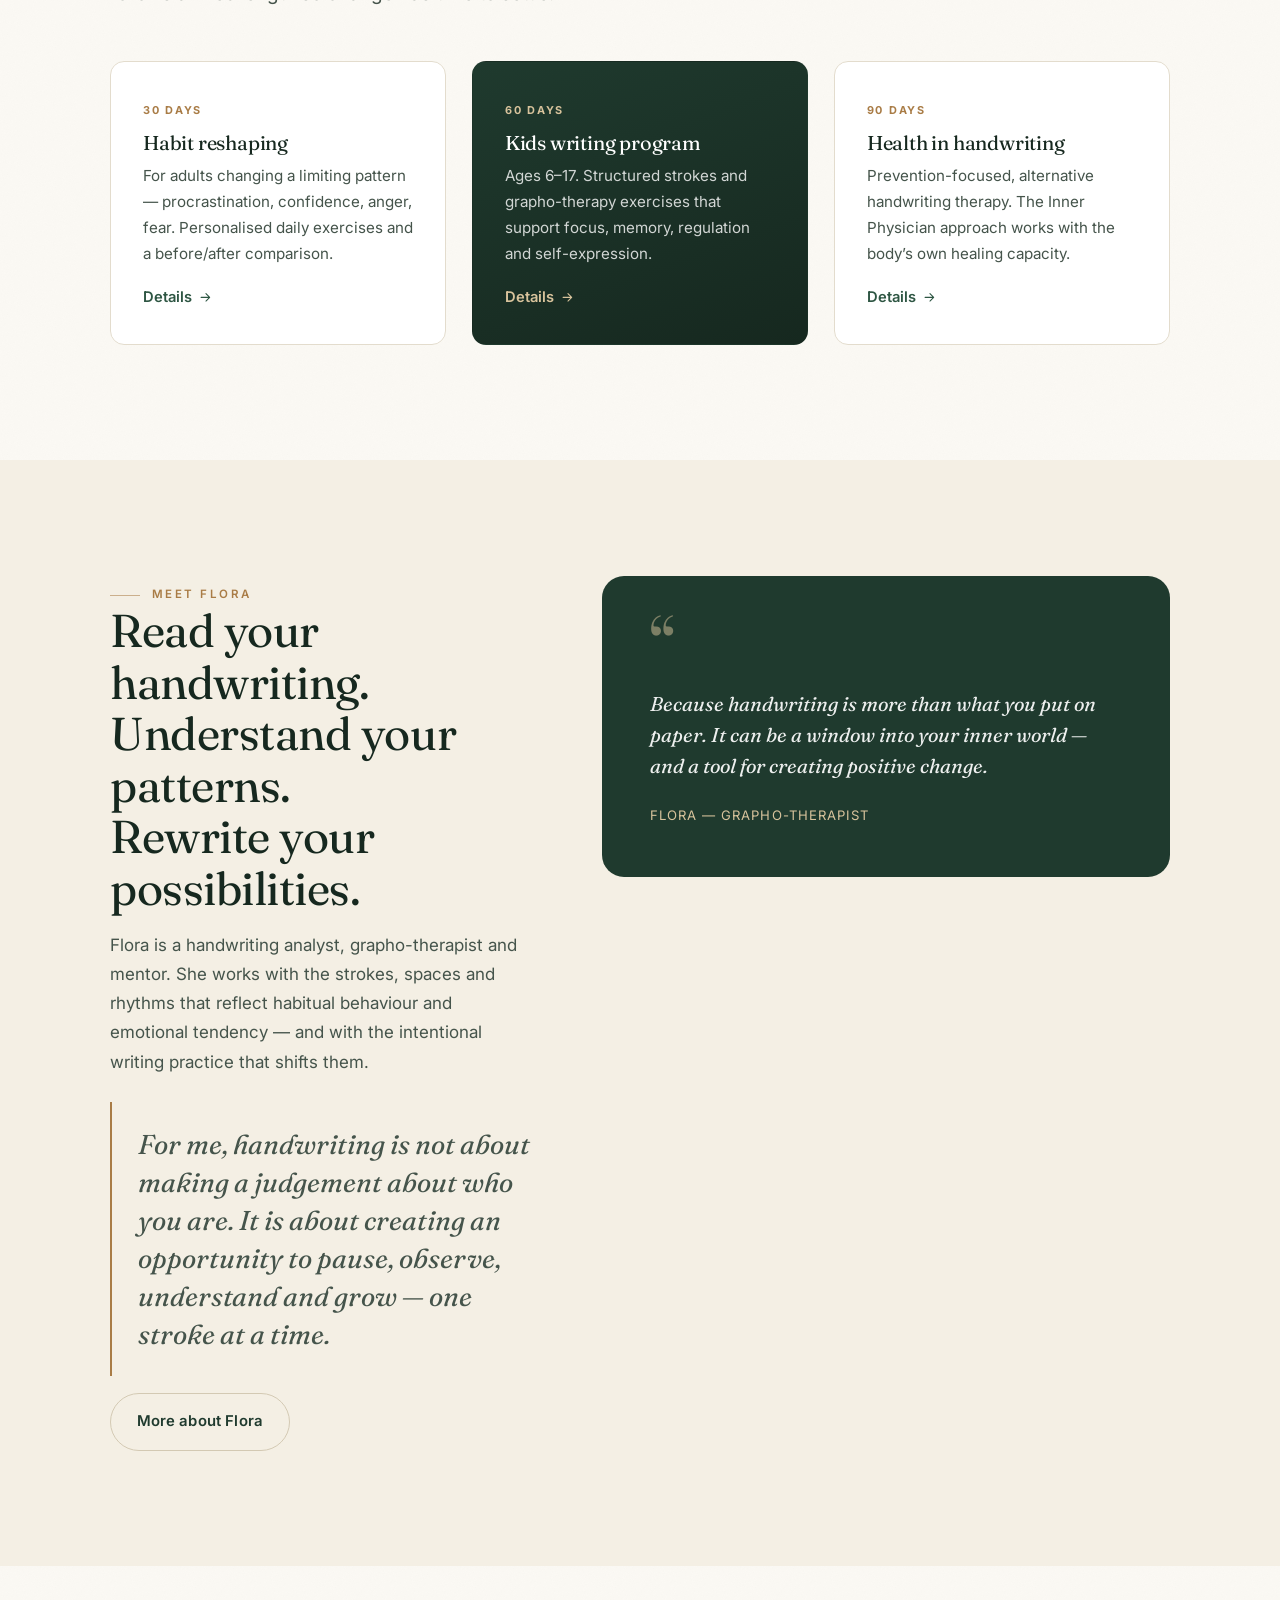
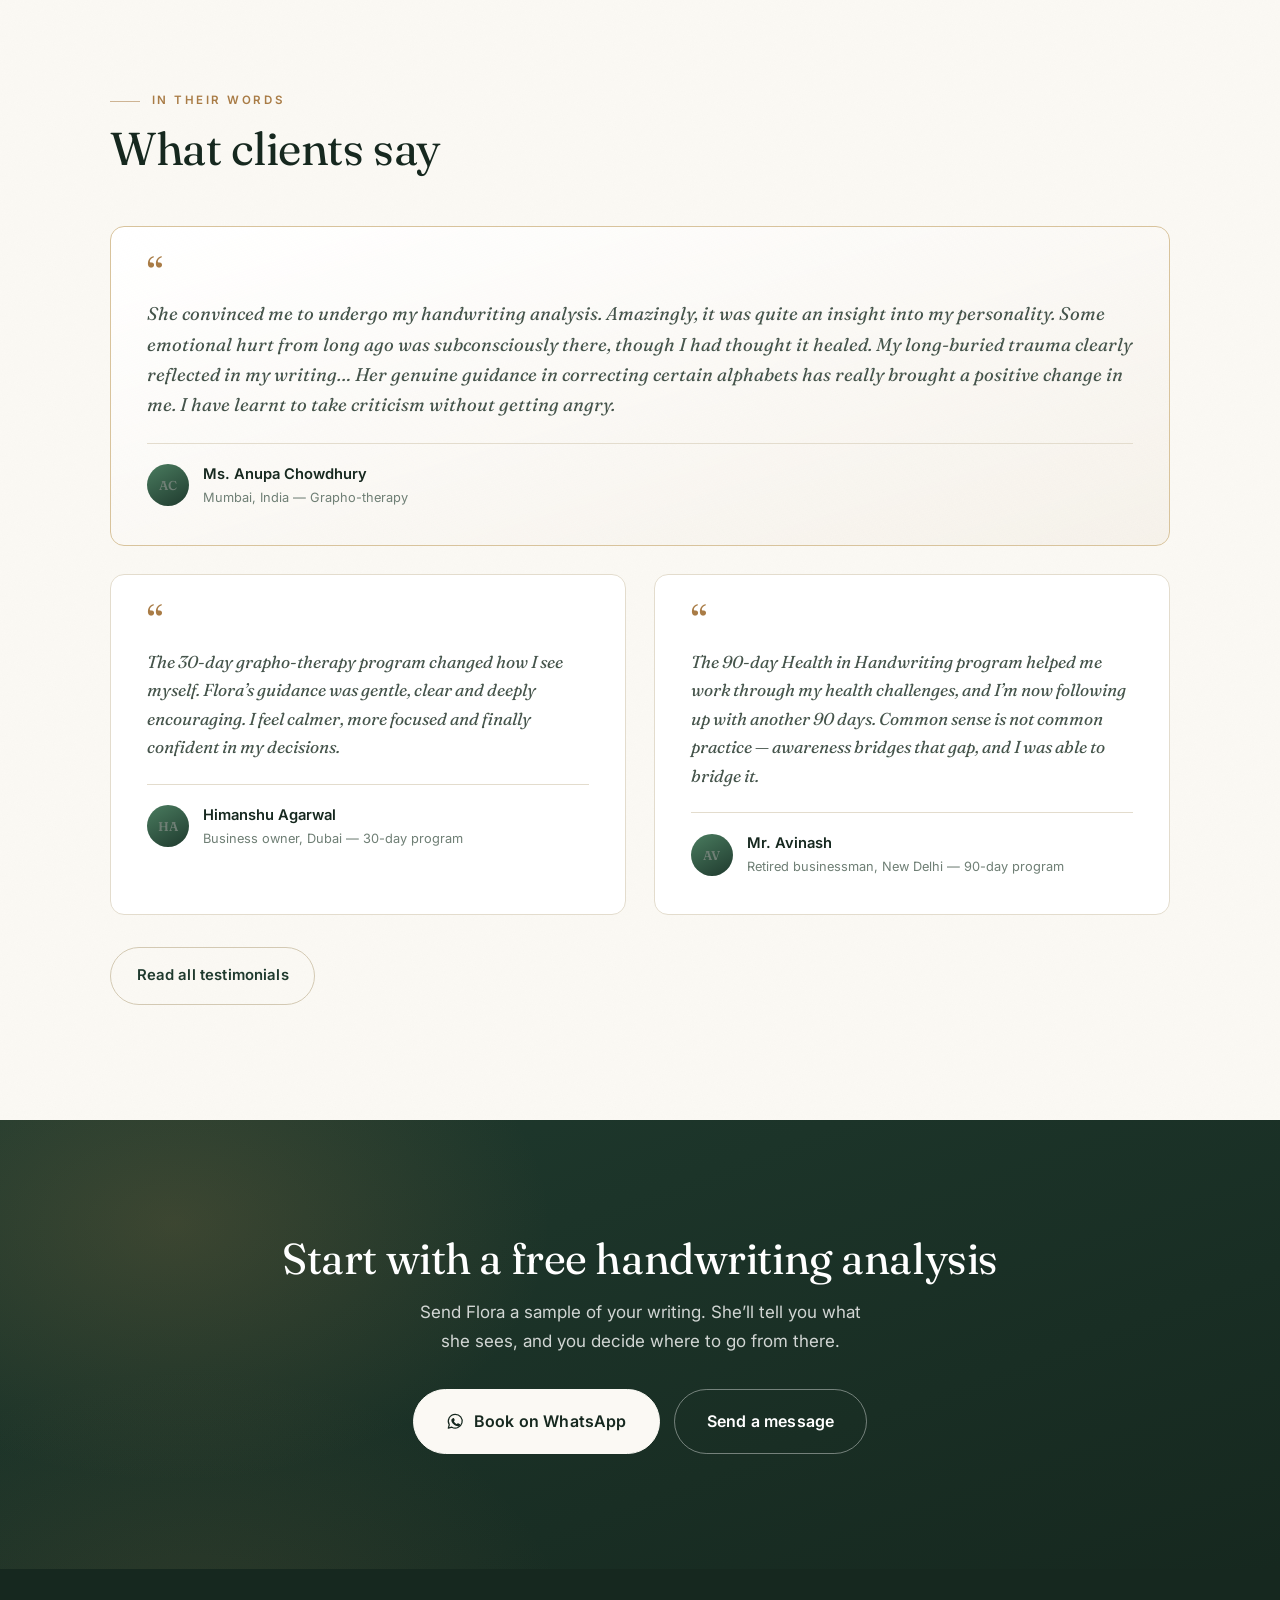
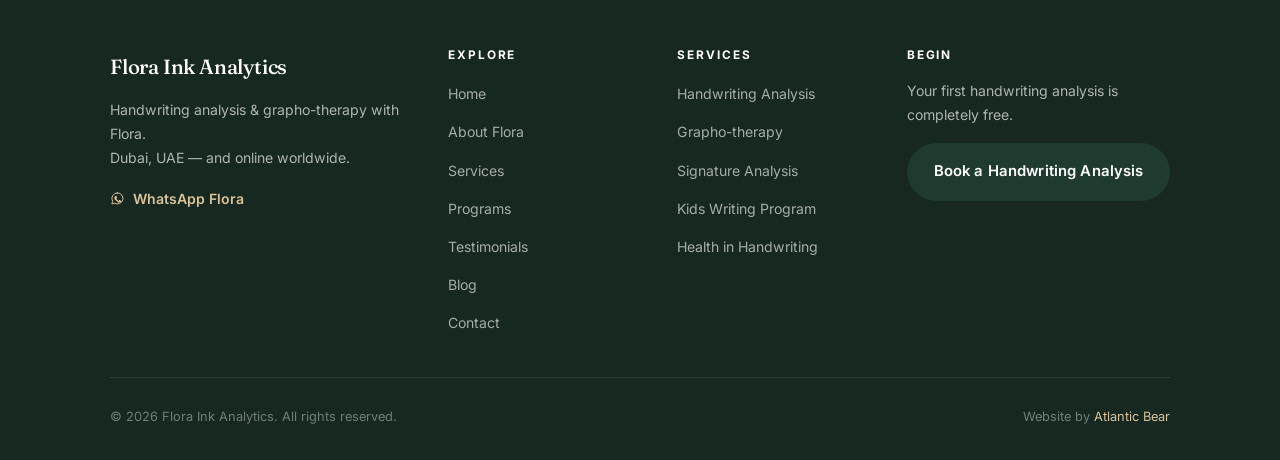
==== commit 4bb672d4: "Redesign, richer animations, and a self-serve blog editor - "Ink & paper" visual system: custom SVG " ====
--- a/index.html
+++ b/index.html
@@ -2,230 +2,351 @@
 <html lang="en">
 <head>
   <meta charset="UTF-8" />
-  <meta name="viewport" content="width=device-width, initial-scale=1.0" />
-  <title>Flora Ink Analytics – Handwriting Analysis & Graphotherapy</title>
-  <meta name="description" content="Discover what your handwriting reveals about you. Flora is a certified Handwriting Analyst and Grapho-therapist offering analysis, therapy programs, and workshops in Dubai and online." />
+  <meta name="viewport" content="width=device-width, initial-scale=1" />
+  <title>Flora Ink Analytics — Handwriting Analysis &amp; Grapho-therapy</title>
+  <meta name="description" content="Your handwriting is a window into how you think, feel and respond. Flora is a handwriting analyst and grapho-therapist in Dubai offering a free first analysis, plus 30, 60 and 90-day writing programs." />
+  <link rel="canonical" href="https://florainkanalytics.com/" />
+
+  <meta property="og:type" content="website" />
+  <meta property="og:title" content="Flora Ink Analytics — Handwriting Analysis &amp; Grapho-therapy" />
+  <meta property="og:description" content="Understand your patterns. Rewrite your possibilities. A free first handwriting analysis with Flora — Dubai and online." />
+  <meta property="og:url" content="https://florainkanalytics.com/" />
+  <meta property="og:image" content="https://florainkanalytics.com/assets/og-image.jpg" />
+  <meta name="twitter:card" content="summary_large_image" />
+
+  <link rel="icon" href="favicon.svg" type="image/svg+xml" />
   <link rel="preconnect" href="https://fonts.googleapis.com" />
   <link rel="preconnect" href="https://fonts.gstatic.com" crossorigin />
-  <link href="https://fonts.googleapis.com/css2?family=Cormorant+Garamond:ital,wght@0,300;0,400;0,500;0,600;0,700;1,300;1,400;1,500&family=Inter:wght@300;400;500;600&display=swap" rel="stylesheet" />
+  <link href="https://fonts.googleapis.com/css2?family=Fraunces:ital,opsz,wght@0,9..144,400;0,9..144,500;0,9..144,600;1,9..144,400;1,9..144,500&family=Inter:wght@400;500;600&display=swap" rel="stylesheet" />
   <link rel="stylesheet" href="css/style.css" />
+
+  <script type="application/ld+json">
+  {
+    "@context": "https://schema.org",
+    "@type": "ProfessionalService",
+    "name": "Flora Ink Analytics",
+    "description": "Handwriting analysis and grapho-therapy with Flora — a licensed graphology practitioner. Free first analysis; 30, 60 and 90-day writing programs.",
+    "url": "https://florainkanalytics.com/",
+    "areaServed": ["Dubai", "United Arab Emirates", "Online worldwide"],
+    "knowsAbout": ["Graphology", "Handwriting analysis", "Grapho-therapy", "Signature analysis"],
+    "founder": { "@type": "Person", "name": "Flora", "jobTitle": "Handwriting Analyst & Grapho-therapist" }
+  }
+  </script>
 </head>
 <body>
-
-  <!-- NAVIGATION -->
-  <nav class="navbar" id="navbar">
-    <div class="nav-container">
-      <a href="index.html" class="nav-logo">
-        <img src="assets/logo.png" alt="Flora Ink Analytics Logo" class="logo-img" onerror="this.style.display='none'" />
-        <span class="logo-text">Flora Ink Analytics</span>
+  <script>document.documentElement.className += ' js';</script>
+  <a class="skip-link" href="#main">Skip to content</a>
+
+  <!-- icon sprite -->
+  <svg xmlns="http://www.w3.org/2000/svg" style="position:absolute;width:0;height:0;overflow:hidden" aria-hidden="true">
+    <symbol id="i-nib" viewBox="0 0 24 24" fill="none" stroke="currentColor" stroke-width="1.6" stroke-linecap="round" stroke-linejoin="round">
+      <path d="M3 21l8.4-8.4"/><path d="M14.6 3.4a2.1 2.1 0 0 1 3 3L9 15l-4 1 1-4z"/><circle cx="12.2" cy="8.8" r="1"/>
+    </symbol>
+    <symbol id="i-sprout" viewBox="0 0 24 24" fill="none" stroke="currentColor" stroke-width="1.6" stroke-linecap="round" stroke-linejoin="round">
+      <path d="M12 21v-9"/><path d="M12 13C12 9.5 9.5 7 5 7c0 4 3 6 7 6z"/><path d="M12 12c0-3.3 2.4-6 7-6 0 4-3 6-7 6z"/>
+    </symbol>
+    <symbol id="i-sign" viewBox="0 0 24 24" fill="none" stroke="currentColor" stroke-width="1.6" stroke-linecap="round" stroke-linejoin="round">
+      <path d="M3 16c3 0 3-8 6-8s2 8 5 8 3-6 6-6"/><path d="M4 20h16"/>
+    </symbol>
+    <symbol id="i-compass" viewBox="0 0 24 24" fill="none" stroke="currentColor" stroke-width="1.6" stroke-linecap="round" stroke-linejoin="round">
+      <circle cx="12" cy="12" r="9"/><path d="M15.6 8.4l-2.1 5.1-5.1 2.1 2.1-5.1z"/>
+    </symbol>
+    <symbol id="i-users" viewBox="0 0 24 24" fill="none" stroke="currentColor" stroke-width="1.6" stroke-linecap="round" stroke-linejoin="round">
+      <circle cx="9" cy="8" r="3.2"/><path d="M3.5 20c0-3.3 2.7-5.5 5.5-5.5S14.5 16.7 14.5 20"/><path d="M16.5 5.2a3.2 3.2 0 0 1 0 5.9"/><path d="M18 20c0-2.3-1-4-2.6-5"/>
+    </symbol>
+    <symbol id="i-pulse" viewBox="0 0 24 24" fill="none" stroke="currentColor" stroke-width="1.6" stroke-linecap="round" stroke-linejoin="round">
+      <path d="M20.4 12.9A5 5 0 0 0 12 6a5 5 0 0 0-8.4 6.9c1.6 2.6 5.2 5.4 8.4 8.1 1.2-1 2.6-2.1 3.8-3.3"/><path d="M3.5 13H8l1.8-3 2.4 6 1.8-3H19"/>
+    </symbol>
+    <symbol id="i-child" viewBox="0 0 24 24" fill="none" stroke="currentColor" stroke-width="1.6" stroke-linecap="round" stroke-linejoin="round">
+      <circle cx="12" cy="5" r="2.2"/><path d="M12 7.5v7"/><path d="M7.5 10.5h9"/><path d="M9 20.5l3-4 3 4"/>
+    </symbol>
+    <symbol id="i-search" viewBox="0 0 24 24" fill="none" stroke="currentColor" stroke-width="1.6" stroke-linecap="round" stroke-linejoin="round">
+      <circle cx="11" cy="11" r="7"/><path d="M20 20l-4.3-4.3"/>
+    </symbol>
+    <symbol id="i-clipboard" viewBox="0 0 24 24" fill="none" stroke="currentColor" stroke-width="1.6" stroke-linecap="round" stroke-linejoin="round">
+      <rect x="6" y="4" width="12" height="17" rx="2"/><path d="M9 4.5V3.5h6v1"/><path d="M9 10h6M9 14h4"/>
+    </symbol>
+    <symbol id="i-repeat" viewBox="0 0 24 24" fill="none" stroke="currentColor" stroke-width="1.6" stroke-linecap="round" stroke-linejoin="round">
+      <path d="M3.5 12A8.5 8.5 0 0 1 17 5.3L20 8"/><path d="M20 3.5V8h-4.5"/><path d="M20.5 12A8.5 8.5 0 0 1 7 18.7L4 16"/><path d="M4 20.5V16h4.5"/>
+    </symbol>
+    <symbol id="i-chart" viewBox="0 0 24 24" fill="none" stroke="currentColor" stroke-width="1.6" stroke-linecap="round" stroke-linejoin="round">
+      <path d="M4 20V11M10 20V5M16 20v-6"/><path d="M2.5 20h19"/>
+    </symbol>
+    <symbol id="i-award" viewBox="0 0 24 24" fill="none" stroke="currentColor" stroke-width="1.6" stroke-linecap="round" stroke-linejoin="round">
+      <circle cx="12" cy="9" r="5"/><path d="M8.5 13l-1.8 8 5.3-3 5.3 3-1.8-8"/>
+    </symbol>
+    <symbol id="i-wa" viewBox="0 0 24 24" fill="none" stroke="currentColor" stroke-width="1.6" stroke-linecap="round" stroke-linejoin="round">
+      <path d="M12 3a9 9 0 0 0-7.7 13.6L3 21l4.6-1.2A9 9 0 1 0 12 3z"/><path d="M8.6 8.4c-.2 0-.5 0-.7.4-.3.4-.9 1-.9 2.3s1 2.7 1.1 2.9c.2.2 2 3 4.8 4.1 2.4.9 2.8.7 3.3.7.6 0 1.7-.7 2-1.4.2-.6.2-1.2.2-1.3-.1-.1-.3-.2-.6-.4l-2-1c-.3-.1-.5-.1-.7.1l-.7.9c-.1.2-.3.2-.5.1-.7-.3-1.5-.7-2.3-1.7-.6-.7-1-1.5-1.1-1.8-.1-.2 0-.4.1-.5l.5-.6c.1-.2.2-.3.3-.5 0-.2 0-.4-.1-.5l-.9-2c-.2-.6-.5-.5-.6-.5z" fill="currentColor" stroke="none"/>
+    </symbol>
+    <symbol id="i-mail" viewBox="0 0 24 24" fill="none" stroke="currentColor" stroke-width="1.6" stroke-linecap="round" stroke-linejoin="round">
+      <rect x="3" y="5" width="18" height="14" rx="2"/><path d="M4 7l8 6 8-6"/>
+    </symbol>
+    <symbol id="i-pin" viewBox="0 0 24 24" fill="none" stroke="currentColor" stroke-width="1.6" stroke-linecap="round" stroke-linejoin="round">
+      <path d="M12 21c4-4.5 7-7.6 7-11a7 7 0 1 0-14 0c0 3.4 3 6.5 7 11z"/><circle cx="12" cy="10" r="2.6"/>
+    </symbol>
+    <symbol id="i-clock" viewBox="0 0 24 24" fill="none" stroke="currentColor" stroke-width="1.6" stroke-linecap="round" stroke-linejoin="round">
+      <circle cx="12" cy="12" r="9"/><path d="M12 7v5.5l3.5 2"/>
+    </symbol>
+    <symbol id="i-arrow" viewBox="0 0 24 24" fill="none" stroke="currentColor" stroke-width="1.8" stroke-linecap="round" stroke-linejoin="round">
+      <path d="M5 12h13M13 6l6 6-6 6"/>
+    </symbol>
+    <symbol id="i-check" viewBox="0 0 24 24" fill="none" stroke="currentColor" stroke-width="2" stroke-linecap="round" stroke-linejoin="round">
+      <path d="M20 6L9 17l-5-5"/>
+    </symbol>
+  </svg>
+
+  <!-- ===== NAV ===== -->
+  <header class="nav" id="nav">
+    <div class="nav__inner">
+      <a class="brand" href="index.html" aria-label="Flora Ink Analytics — home">
+        <span class="brand__name">Flora Ink Analytics</span>
+        <span class="brand__tag">Graphology</span>
       </a>
-      <button class="nav-toggle" id="navToggle" aria-label="Toggle navigation">
-        <span></span><span></span><span></span>
-      </button>
-      <ul class="nav-links" id="navLinks">
-        <li><a href="about.html">About</a></li>
-        <li><a href="services.html">Services</a></li>
-        <li><a href="programs.html">Programs</a></li>
-        <li><a href="testimonials.html">Testimonials</a></li>
-        <li><a href="blog.html">Blog</a></li>
-        <li><a href="contact.html">Contact</a></li>
-        <li><a href="https://wa.me/447789262008" target="_blank" rel="noopener" class="btn btn-primary nav-cta" id="navBookBtn">Book Free Analysis</a></li>
-      </ul>
+      <button class="nav__toggle" id="navToggle" aria-label="Open menu" aria-expanded="false" aria-controls="navLinks"><span></span></button>
+      <nav class="nav__links" id="navLinks" aria-label="Primary">
+        <a href="about.html">About</a>
+        <a href="services.html">Services</a>
+        <a href="programs.html">Programs</a>
+        <a href="testimonials.html">Testimonials</a>
+        <a href="blog.html">Blog</a>
+        <a href="contact.html">Contact</a>
+        <a class="btn" href="https://wa.me/447789262008" target="_blank" rel="noopener">Book Analysis</a>
+      </nav>
     </div>
-  </nav>
-
-  <!-- HERO SECTION -->
-  <section class="hero" id="hero">
-    <div class="hero-content">
-      <div class="hero-text">
-        <span class="hero-eyebrow">Handwriting Analyst & Grapho-therapist</span>
-        <h1 class="hero-title">Your Handwriting<br>Speaks.<br><em>Are You Listening?</em></h1>
-        <p class="hero-subtitle">We express ourselves through our voice, body language, facial expressions—and even through the way we write. Every stroke, space, rhythm and movement in handwriting is shaped by the intricate connection between the brain, nervous system and hand.</p>
-        <div class="hero-cta-group">
-          <a href="https://wa.me/447789262008" target="_blank" rel="noopener" class="btn btn-primary btn-lg" id="heroBookFreeBtn">Book Free Handwriting Analysis</a>
-          <a href="services.html" class="btn btn-outline btn-lg" id="heroServicesBtn">Explore Services</a>
-        </div>
-        <p class="hero-note">✦ Free initial analysis — no commitment required</p>
-      </div>
-      <div class="hero-image-wrap">
-        <div class="hero-image-card">
-          <img src="assets/flora-photo.jpg" alt="Flora – Handwriting Analyst and Grapho-therapist" class="hero-photo" onerror="this.style.background='linear-gradient(135deg,#2d5a45,#4a7c5f)';this.alt=''" />
-          <div class="hero-badge">
-            <span class="badge-name">Flora</span>
-            <span class="badge-title">Handwriting Analyst & Grapho-therapist</span>
+  </header>
+
+  <main id="main">
+
+    <!-- ===== HERO ===== -->
+    <section class="hero">
+      <div class="wrap hero__grid">
+        <div class="hero__copy">
+          <span class="eyebrow">Handwriting Analyst &amp; Grapho-therapist</span>
+          <h1 class="hero__title"><span class="w" style="--w:0">Your</span> <span class="w" style="--w:1">handwriting</span> <span class="w" style="--w:2">speaks.</span> <em><span class="w" style="--w:3">Are</span> <span class="w" style="--w:4">you</span> <span class="mark w" style="--w:5">listening?<svg viewBox="0 0 300 12" preserveAspectRatio="none"><path d="M4 8 C 60 2, 110 12, 160 6 S 250 2, 296 7"/></svg></span></em></h1>
+          <p class="lede">We express ourselves through our voice, our posture, our face — and through the way we write. Every stroke, space and rhythm is shaped by the connection between brain, nervous system and hand. Flora reads those patterns, then guides you through intentional writing to change them.</p>
+          <div class="btn-row hero__cta">
+            <a class="btn btn--lg" href="https://wa.me/447789262008" target="_blank" rel="noopener"><svg class="icon" aria-hidden="true"><use href="#i-wa"/></svg> Book a Handwriting Analysis</a>
+            <a class="btn btn--lg btn--ghost" href="services.html">See how it works</a>
           </div>
-        </div>
-        <div class="hero-floating-stat">
-          <span class="stat-num">120+</span>
-          <span class="stat-label">Traits Analysed</span>
-        </div>
-      </div>
-    </div>
-    <div class="hero-scroll-hint">
-      <span>Scroll to discover</span>
-      <div class="scroll-arrow"></div>
-    </div>
-  </section>
-
-  <!-- WHAT IS GRAPHOLOGY STRIP -->
-  <section class="intro-strip">
-    <div class="container">
-      <div class="intro-grid">
-        <div class="intro-item">
-          <div class="intro-icon">✍️</div>
-          <h3>Handwriting Analysis</h3>
-          <p>Reveals emotional resilience, self-esteem, fears and cognitive performance from your writing</p>
-        </div>
-        <div class="intro-item">
-          <div class="intro-icon">🧠</div>
-          <h3>Graphotherapy</h3>
-          <p>Rewriting letters builds new muscle memory, changes internal patterns and creates lasting behavioral change</p>
-        </div>
-        <div class="intro-item">
-          <div class="intro-icon">👶</div>
-          <h3>Kids Program</h3>
-          <p>Building focus, memory, confidence and better learning habits for children aged 6–17</p>
-        </div>
-        <div class="intro-item">
-          <div class="intro-icon">🏥</div>
-          <h3>Health in Handwriting</h3>
-          <p>A 90-day prevention-focused alternative therapy program for health and mindset challenges</p>
-        </div>
-      </div>
-    </div>
-  </section>
-
-  <!-- WHAT WE OFFER -->
-  <section class="services-preview section">
-    <div class="container">
-      <div class="section-label">What We Offer</div>
-      <h2 class="section-title">Transform Your Life,<br>One Stroke at a Time</h2>
-      <p class="section-subtitle">GRAPHOLOGY is the study of handwriting — a theory and practice for inferring a person's character, disposition and attitudes. An important aspect of Graphology is <strong>Grapho-therapy</strong> — the scientific way of writing to enhance the positivity of our personality.</p>
-      <div class="services-cards">
-        <div class="service-card">
-          <div class="service-card-icon">📝</div>
-          <h3>Handwriting Analysis</h3>
-          <p>A deep, unbiased look into your personality — like a medical report, it doesn't lie. Identifies traits that have become your natural reflex, not just moods.</p>
-          <a href="services.html#analysis" class="card-link" id="homeAnalysisLink">Learn more →</a>
-        </div>
-        <div class="service-card featured">
-          <div class="service-badge-top">Most Popular</div>
-          <div class="service-card-icon">🌱</div>
-          <h3>Graphotherapy Programs</h3>
-          <p>30, 60, or 90-day structured programs that use intentional writing to reshape neural pathways and create lasting positive change.</p>
-          <a href="programs.html" class="card-link" id="homeProgramsLink">View Programs →</a>
-        </div>
-        <div class="service-card">
-          <div class="service-card-icon">🖊️</div>
-          <h3>Signature Correction</h3>
-          <p>Your signature reveals who you want to be. Through analysis and intentional correction, align your signature with your most confident self.</p>
-          <a href="services.html#signature" class="card-link" id="homeSignatureLink">Learn more →</a>
-        </div>
-      </div>
-      <div class="section-cta">
-        <a href="https://wa.me/447789262008" target="_blank" rel="noopener" class="btn btn-primary btn-lg" id="homeCtaWhatsapp">Book Your Free Handwriting Analysis</a>
-      </div>
-    </div>
-  </section>
-
-  <!-- MEET FLORA TEASER -->
-  <section class="about-teaser section section-alt">
-    <div class="container">
-      <div class="about-teaser-grid">
-        <div class="about-teaser-text">
-          <div class="section-label">Meet Your Guide</div>
-          <h2>Flora –<br>Handwriting Analyst<br>& Grapho-therapist</h2>
-          <p>"For me, handwriting is not about making a judgement about who you are. It is about creating an opportunity to pause, observe, understand and grow — one stroke at a time."</p>
-          <ul class="about-highlights">
-            <li>✦ Certified graphologist & licensed practitioner</li>
-            <li>✦ Over a decade of experience in handwriting analysis</li>
-            <li>✦ Serving clients across Dubai, India and internationally</li>
-            <li>✦ Specialises in behavioral transformation through graphotherapy</li>
-          </ul>
-          <a href="about.html" class="btn btn-outline" id="homeAboutBtn">More About Flora</a>
-        </div>
-        <div class="about-teaser-visual">
-          <div class="quote-card">
-            <div class="quote-mark">"</div>
-            <p>Because handwriting is more than what you put on paper — it can be a window into your inner world, and a tool for creating positive change.</p>
-            <span class="quote-attr">— Flora, Grapho-therapist</span>
-          </div>
-        </div>
-      </div>
-    </div>
-  </section>
-
-  <!-- TESTIMONIALS TEASER -->
-  <section class="testimonials-preview section">
-    <div class="container">
-      <div class="section-label">Client Stories</div>
-      <h2 class="section-title">What Clients Say</h2>
-      <div class="testimonials-grid">
-        <div class="testimonial-card">
-          <div class="testimonial-quote-icon">❝</div>
-          <p class="testimonial-text">I would like to express deep gratitude to Ms. Flora who introduced me to the practice of Graphotherapy. Her depth of understanding my handwriting and genuine guidance of correcting certain alphabets has really brought a positive change in me. I have learnt to take criticism without getting angry.</p>
-          <div class="testimonial-author">
-            <div class="testimonial-avatar">MA</div>
-            <div>
-              <strong>Ms. Anupa Chowdhury</strong>
-              <span>Mumbai, India — Graphotherapy</span>
-            </div>
-          </div>
-        </div>
-        <div class="testimonial-card">
-          <div class="testimonial-quote-icon">❝</div>
-          <p class="testimonial-text">The 30-day graphotherapy program changed how I see myself. Flora's guidance was gentle, clear and deeply encouraging. I feel calmer, more focused and finally confident in my decisions.</p>
-          <div class="testimonial-author">
-            <div class="testimonial-avatar">HH</div>
-            <div>
-              <strong>Himanshu Agarwal</strong>
-              <span>Business owner, Dubai — Graphotherapy, 30 days</span>
-            </div>
-          </div>
-        </div>
-        <div class="testimonial-card">
-          <div class="testimonial-quote-icon">❝</div>
-          <p class="testimonial-text">The workshop was engaging, practical and eye-opening. Flora makes graphology easy to understand and apply. I left with tools I use every single day.</p>
-          <div class="testimonial-author">
-            <div class="testimonial-avatar">AJ</div>
-            <div>
-              <strong>Arjun Mehta</strong>
-              <span>India — Workshop participant</span>
-            </div>
-          </div>
-        </div>
-      </div>
-      <div class="section-cta">
-        <a href="testimonials.html" class="btn btn-outline" id="homeTestimonialsBtn">Read All Testimonials</a>
-      </div>
-    </div>
-  </section>
-
-  <!-- FINAL CTA BANNER -->
-  <section class="cta-banner">
-    <div class="container">
-      <div class="cta-banner-content">
-        <h2>Ready to Discover What Your Handwriting Reveals?</h2>
-        <p>Start with a <strong>free handwriting analysis</strong>. No commitment. Just insight.</p>
-        <div class="cta-banner-btns">
-          <a href="https://wa.me/447789262008" target="_blank" rel="noopener" class="btn btn-white btn-lg" id="bannerWhatsappBtn">📱 Book on WhatsApp</a>
-          <a href="contact.html" class="btn btn-outline-white btn-lg" id="bannerContactBtn">Send a Message</a>
-        </div>
-      </div>
-    </div>
-  </section>
-
-  <!-- FOOTER -->
+          <p class="hero__note"><svg class="icon" aria-hidden="true"><use href="#i-check"/></svg> Your first analysis is free — no commitment.</p>
+        </div>
+
+        <div class="hero__media">
+          <figure class="specimen">
+            <svg class="specimen__lines" viewBox="0 0 400 300" role="img" aria-label="A sheet of handwriting with a raised t-bar highlighted as a sign of high self-esteem">
+              <g class="specimen__rule">
+                <line x1="20" y1="70" x2="380" y2="70"/><line x1="20" y1="122" x2="380" y2="122"/>
+                <line x1="20" y1="174" x2="380" y2="174"/><line x1="20" y1="226" x2="380" y2="226"/>
+              </g>
+              <g class="specimen__hand" stroke="#212b25">
+                <path d="M60 66c6-14 10 6 16-2s4-16 10-14-2 22 6 20 8-18 14-14-2 18 6 18 10-16 16-12"/>
+                <path d="M188 66c8-12 6 10 12 6s2-18 8-14-2 22 6 18 6-16 12-12"/>
+                <path d="M60 118c10-20 8 8 16 4s2-14 10-12 0 18 8 16 8-16 16-12 2 14 10 12 8-14 16-12"/>
+                <path d="M214 118c6-10 6 8 12 4s4-14 10-10"/>
+                <path d="M60 170c8-16 10 6 16 2s4-16 12-12 0 18 8 16 8-14 16-12"/>
+                <path d="M180 170c8-14 6 8 12 4s6-16 12-12 0 16 8 14"/>
+                <path d="M60 222c10-18 8 8 16 4s4-14 12-10 0 16 8 14 8-12 16-10"/>
+              </g>
+              <!-- highlighted t with a high bar -->
+              <g class="specimen__tbar" stroke="#a97c46" stroke-width="3" stroke-linecap="round" fill="none">
+                <path d="M300 150v-52"/><path d="M288 104h30"/>
+              </g>
+            </svg>
+            <figcaption class="specimen__caption">A raised t&#8209;bar — one of 120+ traits Flora reads from a page.</figcaption>
+            <span class="specimen__annot">t&#8209;bar high &rarr; strong self-esteem</span>
+          </figure>
+        </div>
+      </div>
+    </section>
+
+    <!-- ===== CREDENTIAL STRIP ===== -->
+    <section class="creds">
+      <div class="wrap creds__inner">
+        <span class="creds__item"><svg class="icon" aria-hidden="true"><use href="#i-award"/></svg> Licensed Partner — Global Penmanship Academy</span>
+        <span class="creds__sep" aria-hidden="true"></span>
+        <span class="creds__item"><svg class="icon" aria-hidden="true"><use href="#i-award"/></svg> Certified Master Practitioner of Graphology &amp; Grapho-therapy</span>
+        <span class="creds__sep" aria-hidden="true"></span>
+        <span class="creds__item"><svg class="icon" aria-hidden="true"><use href="#i-award"/></svg> Advanced training — the Inner Physician programme</span>
+      </div>
+    </section>
+
+    <!-- ===== WHAT IT'S FOR (outcomes) ===== -->
+    <section class="bay">
+      <div class="wrap">
+        <div class="section-head reveal">
+          <span class="eyebrow">Why people come to Flora</span>
+          <h2 class="h2">It isn't about neat handwriting.<br>It's about what the writing is protecting.</h2>
+          <p class="lede">Handwriting analysis identifies <em>traits</em> — the behaviours that have quietly become your identity — not passing moods. When a trait shows on the page, it has become a reflex you may not even notice. That is where change begins.</p>
+        </div>
+        <div class="grid grid--3 reveal pop" data-stagger>
+          <article class="card">
+            <span class="card__icon"><svg class="icon" aria-hidden="true"><use href="#i-nib"/></svg></span>
+            <h3>Understand yourself</h3>
+            <p>See your self-esteem, emotional resilience, fears and circle of trust laid out plainly — the most unbiased picture of a person, because it comes from the subconscious.</p>
+            <a class="tlink" href="services.html#analysis">What an analysis covers <svg class="icon" aria-hidden="true"><use href="#i-arrow"/></svg></a>
+          </article>
+          <article class="card">
+            <span class="card__icon"><svg class="icon" aria-hidden="true"><use href="#i-sprout"/></svg></span>
+            <h3>Break a pattern</h3>
+            <p>Procrastination, low confidence, temper, self-doubt. Grapho-therapy rewrites the letters behind these habits, building new muscle memory and a new reflex.</p>
+            <a class="tlink" href="programs.html">See the programs <svg class="icon" aria-hidden="true"><use href="#i-arrow"/></svg></a>
+          </article>
+          <article class="card">
+            <span class="card__icon"><svg class="icon" aria-hidden="true"><use href="#i-child"/></svg></span>
+            <h3>Help your child</h3>
+            <p>A 60-day writing programme for ages 6&ndash;17 that builds focus, memory, emotional regulation and confidence — with visibly better handwriting along the way.</p>
+            <a class="tlink" href="programs.html#kids">The kids programme <svg class="icon" aria-hidden="true"><use href="#i-arrow"/></svg></a>
+          </article>
+        </div>
+      </div>
+    </section>
+
+    <!-- ===== HOW IT WORKS ===== -->
+    <section class="bay panel">
+      <div class="wrap">
+        <div class="section-head section-head--center reveal">
+          <span class="eyebrow eyebrow--plain">A simple, structured path</span>
+          <h2 class="h2">How working with Flora goes</h2>
+        </div>
+        <ol class="steps reveal" data-stagger>
+          <li class="step">
+            <span class="step__n">1</span>
+            <h3>Free analysis</h3>
+            <p>Share a sample of your natural handwriting. Flora reads it and tells you what she sees — no charge, no commitment.</p>
+          </li>
+          <li class="step">
+            <span class="step__n">2</span>
+            <h3>Your plan</h3>
+            <p>Together you choose a focus. Flora designs writing exercises targeted at your specific traits.</p>
+          </li>
+          <li class="step">
+            <span class="step__n">3</span>
+            <h3>Daily practice</h3>
+            <p>10&ndash;15 minutes of intentional writing a day. Simple, consistent, and quietly powerful.</p>
+          </li>
+          <li class="step">
+            <span class="step__n">4</span>
+            <h3>Review</h3>
+            <p>Flora compares your first and latest pages to measure the shift — and decides what comes next.</p>
+          </li>
+        </ol>
+      </div>
+    </section>
+
+    <!-- ===== PROGRAMS TEASER ===== -->
+    <section class="bay">
+      <div class="wrap">
+        <div class="section-head reveal">
+          <span class="eyebrow">Structured journeys</span>
+          <h2 class="h2">Grapho-therapy programs</h2>
+          <p class="lede">Every program begins with the free analysis, then follows a fixed length so change has time to settle.</p>
+        </div>
+        <div class="grid grid--3 reveal pop" data-stagger>
+          <article class="card">
+            <span class="card__tag">30 days</span>
+            <h3>Habit reshaping</h3>
+            <p>For adults changing a limiting pattern — procrastination, confidence, anger, fear. Personalised daily exercises and a before/after comparison.</p>
+            <a class="tlink" href="programs.html#habit">Details <svg class="icon" aria-hidden="true"><use href="#i-arrow"/></svg></a>
+          </article>
+          <article class="card card--feature">
+            <span class="card__tag">60 days</span>
+            <h3>Kids writing program</h3>
+            <p>Ages 6&ndash;17. Structured strokes and grapho-therapy exercises that support focus, memory, regulation and self-expression.</p>
+            <a class="tlink" href="programs.html#kids">Details <svg class="icon" aria-hidden="true"><use href="#i-arrow"/></svg></a>
+          </article>
+          <article class="card">
+            <span class="card__tag">90 days</span>
+            <h3>Health in handwriting</h3>
+            <p>Prevention-focused, alternative handwriting therapy. The Inner Physician approach works with the body&rsquo;s own healing capacity.</p>
+            <a class="tlink" href="programs.html#health">Details <svg class="icon" aria-hidden="true"><use href="#i-arrow"/></svg></a>
+          </article>
+        </div>
+      </div>
+    </section>
+
+    <!-- ===== ABOUT TEASER ===== -->
+    <section class="bay panel">
+      <div class="wrap about-lead">
+        <div class="about-lead__body reveal from-left">
+          <span class="eyebrow">Meet Flora</span>
+          <h2 class="h2">Read your handwriting.<br>Understand your patterns.<br>Rewrite your possibilities.</h2>
+          <p>Flora is a handwriting analyst, grapho-therapist and mentor. She works with the strokes, spaces and rhythms that reflect habitual behaviour and emotional tendency — and with the intentional writing practice that shifts them.</p>
+          <p class="pullquote">For me, handwriting is not about making a judgement about who you are. It is about creating an opportunity to pause, observe, understand and grow — one stroke at a time.</p>
+          <a class="btn btn--ghost" href="about.html">More about Flora</a>
+        </div>
+        <div class="reveal from-right">
+          <blockquote class="quote-block">
+            <div class="quote-block__mark" aria-hidden="true">&ldquo;</div>
+            <p>Because handwriting is more than what you put on paper. It can be a window into your inner world — and a tool for creating positive change.</p>
+            <cite>Flora &mdash; Grapho-therapist</cite>
+          </blockquote>
+        </div>
+      </div>
+    </section>
+
+    <!-- ===== TESTIMONIALS TEASER ===== -->
+    <section class="bay">
+      <div class="wrap">
+        <div class="section-head reveal">
+          <span class="eyebrow">In their words</span>
+          <h2 class="h2">What clients say</h2>
+        </div>
+        <div class="quotes reveal pop" data-stagger>
+          <blockquote class="quote quote--wide quote--feature">
+            <div class="quote__mark" aria-hidden="true">&ldquo;</div>
+            <p class="quote__text">She convinced me to undergo my handwriting analysis. Amazingly, it was quite an insight into my personality. Some emotional hurt from long ago was subconsciously there, though I had thought it healed. My long-buried trauma clearly reflected in my writing&hellip; Her genuine guidance in correcting certain alphabets has really brought a positive change in me. I have learnt to take criticism without getting angry.</p>
+            <footer class="quote__by">
+              <span class="quote__avatar" aria-hidden="true">AC</span>
+              <span><strong>Ms. Anupa Chowdhury</strong><span>Mumbai, India &mdash; Grapho-therapy</span></span>
+            </footer>
+          </blockquote>
+          <blockquote class="quote">
+            <div class="quote__mark" aria-hidden="true">&ldquo;</div>
+            <p class="quote__text">The 30-day grapho-therapy program changed how I see myself. Flora&rsquo;s guidance was gentle, clear and deeply encouraging. I feel calmer, more focused and finally confident in my decisions.</p>
+            <footer class="quote__by">
+              <span class="quote__avatar" aria-hidden="true">HA</span>
+              <span><strong>Himanshu Agarwal</strong><span>Business owner, Dubai &mdash; 30-day program</span></span>
+            </footer>
+          </blockquote>
+          <blockquote class="quote">
+            <div class="quote__mark" aria-hidden="true">&ldquo;</div>
+            <p class="quote__text">The 90-day Health in Handwriting program helped me work through my health challenges, and I&rsquo;m now following up with another 90 days. Common sense is not common practice — awareness bridges that gap, and I was able to bridge it.</p>
+            <footer class="quote__by">
+              <span class="quote__avatar" aria-hidden="true">AV</span>
+              <span><strong>Mr. Avinash</strong><span>Retired businessman, New Delhi &mdash; 90-day program</span></span>
+            </footer>
+          </blockquote>
+        </div>
+        <div class="btn-row" style="margin-top:2rem">
+          <a class="btn btn--ghost" href="testimonials.html">Read all testimonials</a>
+        </div>
+      </div>
+    </section>
+
+    <!-- ===== CTA ===== -->
+    <section class="bay cta-band">
+      <div class="wrap">
+        <h2>Start with a free handwriting analysis</h2>
+        <p>Send Flora a sample of your writing. She&rsquo;ll tell you what she sees, and you decide where to go from there.</p>
+        <div class="btn-row">
+          <a class="btn btn--lg btn--on-dark" href="https://wa.me/447789262008" target="_blank" rel="noopener"><svg class="icon" aria-hidden="true"><use href="#i-wa"/></svg> Book on WhatsApp</a>
+          <a class="btn btn--lg btn--on-dark btn--ghost" href="contact.html">Send a message</a>
+        </div>
+      </div>
+    </section>
+  </main>
+
+  <!-- ===== FOOTER ===== -->
   <footer class="footer">
-    <div class="container">
-      <div class="footer-grid">
-        <div class="footer-brand">
-          <span class="footer-logo-text">Flora Ink Analytics</span>
-          <p>Handwriting Analyst & Grapho-therapist<br>Dubai, UAE & Online Worldwide</p>
-          <a href="https://wa.me/447789262008" target="_blank" rel="noopener" class="footer-wa">📱 WhatsApp Flora</a>
-        </div>
-        <div class="footer-links">
-          <h4>Navigate</h4>
+    <div class="wrap">
+      <div class="footer__grid">
+        <div>
+          <span class="brand__name">Flora Ink Analytics</span>
+          <p>Handwriting analysis &amp; grapho-therapy with Flora.<br>Dubai, UAE — and online worldwide.</p>
+          <a class="footer__wa" href="https://wa.me/447789262008" target="_blank" rel="noopener"><svg class="icon" aria-hidden="true"><use href="#i-wa"/></svg> WhatsApp Flora</a>
+        </div>
+        <div>
+          <h4>Explore</h4>
           <ul>
             <li><a href="index.html">Home</a></li>
             <li><a href="about.html">About Flora</a></li>
@@ -236,25 +357,25 @@
             <li><a href="contact.html">Contact</a></li>
           </ul>
         </div>
-        <div class="footer-services">
+        <div>
           <h4>Services</h4>
           <ul>
             <li><a href="services.html#analysis">Handwriting Analysis</a></li>
-            <li><a href="services.html#graphotherapy">Graphotherapy</a></li>
-            <li><a href="services.html#signature">Signature Correction</a></li>
+            <li><a href="services.html#graphotherapy">Grapho-therapy</a></li>
+            <li><a href="services.html#signature">Signature Analysis</a></li>
             <li><a href="programs.html#kids">Kids Writing Program</a></li>
             <li><a href="programs.html#health">Health in Handwriting</a></li>
           </ul>
         </div>
-        <div class="footer-cta-col">
-          <h4>Get Started</h4>
-          <p>Your first analysis is completely free.</p>
-          <a href="https://wa.me/447789262008" target="_blank" rel="noopener" class="btn btn-primary" id="footerBookBtn">Book Free Analysis</a>
-        </div>
-      </div>
-      <div class="footer-bottom">
-        <p>© 2025 Flora Ink Analytics. All rights reserved.</p>
-        <p>Website by <a href="https://atlanticbear.com" target="_blank" rel="noopener">Atlantic Bear</a></p>
+        <div>
+          <h4>Begin</h4>
+          <p>Your first handwriting analysis is completely free.</p>
+          <a class="btn" href="https://wa.me/447789262008" target="_blank" rel="noopener">Book a Handwriting Analysis</a>
+        </div>
+      </div>
+      <div class="footer__bottom">
+        <span>&copy; <span id="year">2026</span> Flora Ink Analytics. All rights reserved.</span>
+        <span>Website by <a href="https://atlanticbear.com" target="_blank" rel="noopener">Atlantic Bear</a></span>
       </div>
     </div>
   </footer>
--- a/css/style.css
+++ b/css/style.css
@@ -1,1764 +1,1393 @@
-/* =========================================
-   FLORA INK ANALYTICS — DESIGN SYSTEM
-   ========================================= */
-
-/* ----- Custom Properties ----- */
+/* ============================================================
+   FLORA INK ANALYTICS
+   "Ink & Paper" — a quiet, editorial study of handwriting
+   ------------------------------------------------------------
+   Sections:
+   1.  Tokens
+   2.  Reset & base
+   3.  Layout helpers
+   4.  Typographic elements (eyebrow, rule, section head)
+   5.  Buttons
+   6.  Navigation
+   7.  Hero
+   8.  Credential strip
+   9.  Feature cards / reveal grid
+   10. How it works
+   11. Programs
+   12. About
+   13. Testimonials
+   14. Blog
+   15. Contact
+   16. CTA band
+   17. Footer
+   18. Page header (inner pages)
+   19. Motion
+   20. Responsive
+   ============================================================ */
+
+/* 1. TOKENS ------------------------------------------------- */
 :root {
-  /* Colors */
-  --cream:        #f0ece4;
-  --cream-light:  #f7f4ef;
-  --cream-dark:   #e8e2d8;
-  --green-dark:   #1e3a2d;
-  --green-mid:    #2d5a45;
-  --green-light:  #4a7c5f;
-  --green-soft:   #7fa98a;
-  --gold:         #a8843e;
-  --gold-light:   #c9a55e;
-  --gold-pale:    #e8d5a8;
-  --text-dark:    #1a2a22;
-  --text-mid:     #3d5246;
-  --text-light:   #6b8478;
-  --white:        #ffffff;
-  --shadow-sm:    0 2px 8px rgba(30,58,45,0.08);
-  --shadow-md:    0 4px 20px rgba(30,58,45,0.12);
-  --shadow-lg:    0 8px 40px rgba(30,58,45,0.16);
-
-  /* Typography */
-  --font-serif:   'Cormorant Garamond', Georgia, serif;
-  --font-sans:    'Inter', -apple-system, BlinkMacSystemFont, sans-serif;
-
-  /* Spacing */
-  --section-py:   6rem;
-  --container-max: 1200px;
-
-  /* Transitions */
-  --transition:   0.3s cubic-bezier(0.4, 0, 0.2, 1);
-}
-
-/* ----- Reset & Base ----- */
+  /* Paper & ink */
+  --paper:        #fbf9f4;
+  --paper-2:      #f4efe4;
+  --paper-3:      #ece5d6;
+  --card:         #ffffff;
+
+  /* Brand green (kept from Flora's original site, refined) */
+  --forest-900:   #16281f;
+  --forest-800:   #1f3a2e;
+  --forest-700:   #2e5643;
+  --forest-500:   #4a7c5f;
+  --sage-400:     #8aa793;
+  --sage-200:     #c3d3c6;
+
+  /* Warm accent — used only for hairlines, underlines, small caps */
+  --accent:       #a97c46;
+  --accent-soft:  #d8c39c;
+
+  /* Text */
+  --ink:          #212b25;
+  --ink-soft:     #45544b;
+  --ink-faint:    #6f7f75;
+
+  /* Lines & shadow */
+  --line:         #e3dccd;
+  --line-strong:  #d3c9b3;
+  --shadow-1:     0 1px 2px rgba(22,40,31,.04), 0 8px 24px -12px rgba(22,40,31,.14);
+  --shadow-2:     0 2px 6px rgba(22,40,31,.06), 0 24px 56px -24px rgba(22,40,31,.22);
+
+  /* Type */
+  --serif:        'Fraunces', 'Cormorant Garamond', Georgia, 'Times New Roman', serif;
+  --sans:         'Inter', -apple-system, BlinkMacSystemFont, 'Segoe UI', Roboto, sans-serif;
+
+  /* Metrics */
+  --wrap:         1140px;
+  --wrap-narrow:  760px;
+  --gap:          clamp(1.5rem, 4vw, 3rem);
+  --bay:          clamp(4rem, 9vw, 7.5rem);   /* vertical section rhythm */
+  --radius:       14px;
+  --radius-lg:    22px;
+  --ease:         cubic-bezier(.22, 1, .36, 1);
+}
+
+/* 2. RESET & BASE ---------------------------------------------- */
 *, *::before, *::after { box-sizing: border-box; margin: 0; padding: 0; }
 
-html { scroll-behavior: smooth; font-size: 16px; }
+html {
+  font-size: 100%;
+  -webkit-text-size-adjust: 100%;
+  scroll-behavior: smooth;
+  scroll-padding-top: 6rem;
+}
 
 body {
-  font-family: var(--font-sans);
-  background-color: var(--cream-light);
-  color: var(--text-dark);
+  font-family: var(--sans);
+  font-size: 1.0625rem;
+  line-height: 1.72;
+  color: var(--ink);
+  background-color: var(--paper);
+  /* barely-there paper grain */
+  background-image: url("data:image/svg+xml,%3Csvg xmlns='http://www.w3.org/2000/svg' width='140' height='140'%3E%3Cfilter id='n'%3E%3CfeTurbulence type='fractalNoise' baseFrequency='.9' numOctaves='2' stitchTiles='stitch'/%3E%3CfeColorMatrix type='saturate' values='0'/%3E%3C/filter%3E%3Crect width='100%25' height='100%25' filter='url(%23n)' opacity='.028'/%3E%3C/svg%3E");
+  -webkit-font-smoothing: antialiased;
+  -moz-osx-font-smoothing: grayscale;
+  text-rendering: optimizeLegibility;
+}
+
+img, svg { display: block; max-width: 100%; }
+img { height: auto; }
+a { color: inherit; text-decoration: none; }
+ul { list-style: none; }
+button { font: inherit; color: inherit; cursor: pointer; background: none; border: none; }
+input, select, textarea { font: inherit; }
+strong, b { font-weight: 600; }
+em { font-style: italic; }
+
+::selection { background: var(--sage-200); color: var(--forest-900); }
+
+:focus-visible {
+  outline: 2px solid var(--forest-700);
+  outline-offset: 3px;
+  border-radius: 3px;
+}
+
+.skip-link {
+  position: absolute;
+  left: 1rem;
+  top: -3rem;
+  z-index: 2000;
+  background: var(--forest-800);
+  color: #fff;
+  padding: .6rem 1rem;
+  border-radius: 8px;
+  font-size: .85rem;
+  transition: top .2s var(--ease);
+}
+.skip-link:focus { top: 1rem; }
+
+/* 3. LAYOUT HELPERS ------------------------------------------ */
+.wrap {
+  width: 100%;
+  max-width: var(--wrap);
+  margin-inline: auto;
+  padding-inline: clamp(1.25rem, 5vw, 2.5rem);
+}
+.wrap--narrow { max-width: var(--wrap-narrow); }
+
+.bay { padding-block: var(--bay); }
+.bay--tight { padding-block: clamp(3rem, 6vw, 4.5rem); }
+
+.panel  { background: var(--paper-2); }
+.panel-3 { background: var(--paper-3); }
+.ink-panel {
+  background: var(--forest-800);
+  color: #f3f1ea;
+}
+.ink-panel h1, .ink-panel h2, .ink-panel h3 { color: #fff; }
+
+.stack > * + * { margin-top: 1.1rem; }
+.center { text-align: center; }
+.measure { max-width: 46ch; }
+.measure-wide { max-width: 58ch; }
+
+/* 4. TYPOGRAPHY -------------------------------------------------- */
+h1, h2, h3, h4 {
+  font-family: var(--serif);
+  font-weight: 400;
+  line-height: 1.12;
+  letter-spacing: -0.01em;
+  color: var(--forest-900);
+  font-optical-sizing: auto;
+}
+
+.display {
+  font-size: clamp(2.6rem, 6vw, 4.4rem);
+  line-height: 1.04;
+  letter-spacing: -0.02em;
+}
+.h2 { font-size: clamp(1.95rem, 3.6vw, 2.9rem); }
+.h3 { font-size: clamp(1.3rem, 2vw, 1.6rem); }
+
+.lede {
+  font-size: clamp(1.075rem, 1.6vw, 1.2rem);
   line-height: 1.7;
-  -webkit-font-smoothing: antialiased;
-}
-
-img { max-width: 100%; height: auto; display: block; }
-
-a { color: inherit; text-decoration: none; }
-
-ul { list-style: none; }
-
-/* ----- Utility Classes ----- */
-.container {
-  max-width: var(--container-max);
-  margin: 0 auto;
-  padding: 0 1.5rem;
-}
-
-.section { padding: var(--section-py) 0; }
-.section-alt { background-color: var(--cream); }
-
-.section-label {
-  font-family: var(--font-sans);
-  font-size: 0.72rem;
+  color: var(--ink-soft);
+}
+
+.eyebrow {
+  display: inline-flex;
+  align-items: center;
+  gap: .7rem;
+  font-family: var(--sans);
+  font-size: .72rem;
   font-weight: 600;
-  letter-spacing: 0.18em;
+  letter-spacing: .22em;
   text-transform: uppercase;
-  color: var(--gold);
-  margin-bottom: 0.75rem;
-}
-
-.section-title {
-  font-family: var(--font-serif);
-  font-size: clamp(2rem, 4vw, 3rem);
-  font-weight: 400;
-  line-height: 1.15;
-  color: var(--green-dark);
-  margin-bottom: 1.25rem;
-}
-
-.section-subtitle {
-  font-size: 1.05rem;
-  color: var(--text-mid);
-  max-width: 640px;
-  margin-bottom: 2.5rem;
-}
-
-.section-cta {
-  text-align: center;
-  margin-top: 3rem;
-}
-
-/* ----- Buttons ----- */
+  color: var(--accent);
+}
+.eyebrow::before {
+  content: "";
+  width: 1.9rem;
+  height: 1px;
+  background: currentColor;
+  opacity: .55;
+}
+.eyebrow--plain::before { display: none; }
+.ink-panel .eyebrow { color: var(--accent-soft); }
+
+/* thin hand-drawn-feeling rule */
+.rule {
+  border: 0;
+  height: 1px;
+  background: linear-gradient(90deg, transparent, var(--line-strong) 15%, var(--line-strong) 85%, transparent);
+  margin-block: var(--bay);
+}
+
+.section-head {
+  max-width: 44ch;
+  margin-bottom: clamp(2.25rem, 4vw, 3.25rem);
+}
+.section-head .h2 { margin-top: .75rem; }
+.section-head .lede { margin-top: 1rem; }
+.section-head--center { margin-inline: auto; text-align: center; }
+.section-head--center .eyebrow { justify-content: center; }
+
+/* ink underline that draws in under a headline word */
+.mark {
+  position: relative;
+  white-space: nowrap;
+}
+.mark svg {
+  position: absolute;
+  left: -2%;
+  right: -2%;
+  bottom: -0.24em;
+  width: 104%;
+  height: .5em;
+  overflow: visible;
+  pointer-events: none;
+}
+.mark svg path {
+  fill: none;
+  stroke: var(--accent);
+  stroke-width: 7;
+  stroke-linecap: round;
+  stroke-dasharray: 640;
+  stroke-dashoffset: 0;
+}
+/* only hide the stroke when JS is present to animate it back in */
+.js .mark svg path { stroke-dashoffset: 640; }
+.js .mark.is-drawn svg path {
+  transition: stroke-dashoffset 1.1s var(--ease) .15s;
+  stroke-dashoffset: 0;
+}
+
+/* 5. BUTTONS ----------------------------------------------------- */
 .btn {
+  --bg: var(--forest-800);
+  --fg: #fff;
+  --bd: var(--forest-800);
+  position: relative;
   display: inline-flex;
   align-items: center;
-  gap: 0.5rem;
-  padding: 0.75rem 1.75rem;
-  border-radius: 50px;
-  font-family: var(--font-sans);
-  font-size: 0.92rem;
+  justify-content: center;
+  gap: .6rem;
+  padding: .95rem 1.6rem;
+  font-family: var(--sans);
+  font-size: .93rem;
   font-weight: 600;
-  letter-spacing: 0.02em;
-  cursor: pointer;
-  border: 2px solid transparent;
-  transition: all var(--transition);
+  letter-spacing: .01em;
+  color: var(--fg);
+  background: var(--bg);
+  border: 1.5px solid var(--bd);
+  border-radius: 999px;
   white-space: nowrap;
-}
-
-.btn-lg {
-  padding: 1rem 2.25rem;
-  font-size: 1rem;
-}
-
-.btn-primary {
-  background-color: var(--green-dark);
-  color: var(--white);
-  border-color: var(--green-dark);
-}
-.btn-primary:hover {
-  background-color: var(--green-mid);
-  border-color: var(--green-mid);
-  transform: translateY(-2px);
-  box-shadow: var(--shadow-md);
-}
-
-.btn-outline {
-  background-color: transparent;
-  color: var(--green-dark);
-  border-color: var(--green-dark);
-}
-.btn-outline:hover {
-  background-color: var(--green-dark);
-  color: var(--white);
-  transform: translateY(-2px);
-}
-
-.btn-gold {
-  background-color: var(--gold);
-  color: var(--white);
-  border-color: var(--gold);
-}
-.btn-gold:hover {
-  background-color: var(--gold-light);
-  border-color: var(--gold-light);
-  transform: translateY(-2px);
-  box-shadow: var(--shadow-md);
-}
-
-.btn-white {
-  background-color: var(--white);
-  color: var(--green-dark);
-  border-color: var(--white);
-}
-.btn-white:hover {
-  background-color: var(--cream-light);
-  transform: translateY(-2px);
-  box-shadow: var(--shadow-md);
-}
-
-.btn-outline-white {
-  background-color: transparent;
-  color: var(--white);
-  border-color: rgba(255,255,255,0.7);
-}
-.btn-outline-white:hover {
-  background-color: rgba(255,255,255,0.15);
-  border-color: var(--white);
-  transform: translateY(-2px);
-}
-
-/* =========================================
-   NAVBAR
-   ========================================= */
-.navbar {
+  transition: transform .35s var(--ease), box-shadow .35s var(--ease), background-color .35s var(--ease), color .35s var(--ease);
+  will-change: transform;
+}
+.btn:hover { transform: translateY(-2px); box-shadow: var(--shadow-2); }
+.btn:active { transform: translateY(0); }
+
+.btn svg { width: 1.15em; height: 1.15em; }
+
+.btn--lg { padding: 1.1rem 2rem; font-size: 1rem; }
+
+.btn--ghost {
+  --bg: transparent;
+  --fg: var(--forest-800);
+  --bd: var(--line-strong);
+}
+.btn--ghost:hover { --bg: var(--forest-800); --fg: #fff; --bd: var(--forest-800); }
+
+.btn--on-dark {
+  --bg: var(--paper);
+  --fg: var(--forest-900);
+  --bd: var(--paper);
+}
+.btn--on-dark.btn--ghost {
+  --bg: transparent;
+  --fg: #fff;
+  --bd: rgba(255,255,255,.4);
+}
+.btn--on-dark.btn--ghost:hover { --bg: rgba(255,255,255,.12); --bd: #fff; }
+
+.btn-row {
+  display: flex;
+  flex-wrap: wrap;
+  gap: .9rem;
+  align-items: center;
+}
+.btn-row--center { justify-content: center; }
+
+/* quiet text link with ink underline */
+.tlink {
+  display: inline-flex;
+  align-items: center;
+  gap: .4rem;
+  font-weight: 600;
+  font-size: .92rem;
+  color: var(--forest-700);
+  background-image: linear-gradient(var(--accent), var(--accent));
+  background-size: 0% 1.5px;
+  background-position: 0 100%;
+  background-repeat: no-repeat;
+  padding-bottom: 2px;
+  transition: background-size .4s var(--ease), gap .3s var(--ease);
+}
+.tlink:hover { background-size: 100% 1.5px; gap: .65rem; }
+.tlink svg { width: 1em; height: 1em; }
+
+/* 6. NAVIGATION ------------------------------------------------ */
+.nav {
   position: fixed;
-  top: 0;
-  left: 0;
-  right: 0;
-  z-index: 999;
-  padding: 1rem 0;
-  background-color: rgba(247, 244, 239, 0.92);
-  backdrop-filter: blur(12px);
-  -webkit-backdrop-filter: blur(12px);
-  border-bottom: 1px solid rgba(168, 132, 62, 0.12);
-  transition: all var(--transition);
-}
-
-.navbar.scrolled {
-  padding: 0.6rem 0;
-  box-shadow: var(--shadow-sm);
-}
-
-.nav-container {
-  max-width: var(--container-max);
-  margin: 0 auto;
-  padding: 0 1.5rem;
+  inset: 0 0 auto 0;
+  z-index: 1000;
+  background: rgba(251, 249, 244, 0);
+  transition: background-color .3s var(--ease), box-shadow .3s var(--ease), border-color .3s var(--ease);
+  border-bottom: 1px solid transparent;
+}
+.nav.is-stuck {
+  background: rgba(251, 249, 244, .88);
+  backdrop-filter: blur(10px);
+  -webkit-backdrop-filter: blur(10px);
+  border-bottom-color: var(--line);
+  box-shadow: 0 1px 0 rgba(22,40,31,.02);
+}
+.nav__inner {
+  max-width: var(--wrap);
+  margin-inline: auto;
+  padding: 1.05rem clamp(1.25rem, 5vw, 2.5rem);
   display: flex;
   align-items: center;
   justify-content: space-between;
   gap: 1.5rem;
-}
-
-.nav-logo {
+  transition: padding .3s var(--ease);
+}
+.nav.is-stuck .nav__inner { padding-block: .7rem; }
+
+.brand {
+  display: inline-flex;
+  align-items: baseline;
+  gap: .55rem;
+  flex-shrink: 0;
+  position: relative;
+  z-index: 1002;
+}
+.brand__name {
+  font-family: var(--serif);
+  font-size: 1.28rem;
+  font-weight: 500;
+  letter-spacing: -0.01em;
+  color: var(--forest-900);
+}
+.brand__tag {
+  font-family: var(--sans);
+  font-size: .58rem;
+  font-weight: 600;
+  letter-spacing: .24em;
+  text-transform: uppercase;
+  color: var(--accent);
+}
+
+.nav__links {
   display: flex;
   align-items: center;
-  gap: 0.6rem;
-  text-decoration: none;
-  flex-shrink: 0;
-}
-
-.logo-img {
-  height: 40px;
-  width: auto;
-}
-
-.logo-text {
-  font-family: var(--font-serif);
-  font-size: 1.2rem;
+  gap: .35rem;
+}
+.nav__links a:not(.btn) {
+  padding: .5rem .8rem;
+  font-size: .9rem;
+  font-weight: 500;
+  color: var(--ink-soft);
+  border-radius: 8px;
+  transition: color .25s var(--ease), background-color .25s var(--ease);
+}
+.nav__links a:not(.btn):hover { color: var(--forest-900); background: rgba(46,86,67,.06); }
+.nav__links a[aria-current="page"] {
+  color: var(--forest-900);
   font-weight: 600;
-  color: var(--green-dark);
-  letter-spacing: 0.01em;
-}
-
-.nav-links {
+}
+.nav__links .btn { margin-left: .5rem; padding: .62rem 1.2rem; font-size: .86rem; }
+
+.nav__toggle {
+  display: none;
+  width: 44px;
+  height: 44px;
+  border-radius: 10px;
+  position: relative;
+  z-index: 1002;
+}
+.nav__toggle span,
+.nav__toggle span::before,
+.nav__toggle span::after {
+  content: "";
+  position: absolute;
+  left: 50%;
+  width: 22px;
+  height: 2px;
+  background: var(--forest-900);
+  border-radius: 2px;
+  transform: translateX(-50%);
+  transition: transform .3s var(--ease), opacity .2s var(--ease);
+}
+.nav__toggle span { top: 50%; margin-top: -1px; }
+.nav__toggle span::before { top: -7px; }
+.nav__toggle span::after  { top: 7px; }
+.nav__toggle.is-open span { background: transparent; }
+.nav__toggle.is-open span::before { transform: translateX(-50%) rotate(45deg); top: 0; }
+.nav__toggle.is-open span::after  { transform: translateX(-50%) rotate(-45deg); top: 0; }
+
+/* 7. HERO ----------------------------------------------------- */
+.hero {
+  position: relative;
+  padding-top: clamp(8rem, 16vw, 11rem);
+  padding-bottom: var(--bay);
+  overflow: hidden;
+  background:
+    radial-gradient(60rem 40rem at 82% -10%, rgba(138,167,147,.16), transparent 60%),
+    linear-gradient(180deg, var(--paper) 0%, var(--paper-2) 100%);
+}
+.hero__grid {
+  display: grid;
+  grid-template-columns: 1.05fr .95fr;
+  gap: clamp(2rem, 6vw, 5rem);
+  align-items: center;
+}
+.hero__title {
+  font-size: clamp(2.7rem, 6.2vw, 4.6rem);
+  line-height: 1.03;
+  letter-spacing: -0.022em;
+  margin: 1.4rem 0 1.5rem;
+}
+.hero__title em { font-style: italic; color: var(--forest-700); }
+.hero .lede { max-width: 34ch; }
+.hero__cta { margin-top: 2rem; }
+.hero__note {
+  margin-top: 1.1rem;
+  font-size: .85rem;
+  color: var(--ink-faint);
   display: flex;
   align-items: center;
-  gap: 0.25rem;
-  flex-wrap: nowrap;
-}
-
-.nav-links li a {
+  gap: .5rem;
+}
+.hero__note svg { width: 1.05em; height: 1.05em; color: var(--forest-500); }
+
+/* the "sheet of paper" specimen on the right */
+.specimen {
+  position: relative;
+  background: var(--card);
+  border: 1px solid var(--line);
+  border-radius: var(--radius-lg);
+  box-shadow: var(--shadow-2);
+  padding: clamp(1.6rem, 3vw, 2.4rem);
+  transform: rotate(-1.2deg);
+}
+.specimen::before {
+  /* ruled margin line, like a notebook */
+  content: "";
+  position: absolute;
+  left: clamp(2.6rem, 5vw, 3.6rem);
+  top: 1rem;
+  bottom: 1rem;
+  width: 1px;
+  background: rgba(169,124,70,.28);
+}
+.specimen__lines {
   display: block;
-  padding: 0.45rem 0.75rem;
-  font-size: 0.88rem;
-  font-weight: 500;
-  color: var(--text-mid);
-  border-radius: 6px;
-  transition: color var(--transition), background-color var(--transition);
-}
-
-.nav-links li a:hover {
-  color: var(--green-dark);
-  background-color: rgba(30,58,45,0.06);
-}
-
-.nav-links li a.active {
-  color: var(--green-dark);
+  width: 100%;
+  height: auto;
+}
+.specimen__lines path,
+.specimen__lines line { vector-effect: non-scaling-stroke; }
+.specimen__hand path {
+  fill: none;
+  stroke: var(--ink);
+  stroke-width: 2.2;
+  stroke-linecap: round;
+  stroke-linejoin: round;
+}
+.specimen__rule line {
+  stroke: var(--line);
+  stroke-width: 1;
+}
+.specimen__annot {
+  position: absolute;
+  right: clamp(-0.5rem, 2vw, -1.6rem);
+  top: 38%;
+  background: var(--forest-800);
+  color: #fff;
+  font-size: .72rem;
   font-weight: 600;
-}
-
-.nav-cta {
-  padding: 0.55rem 1.35rem !important;
-  font-size: 0.88rem !important;
-  font-weight: 600 !important;
-  background-color: var(--green-dark);
-  color: var(--white) !important;
-  border-radius: 50px;
-  transition: all var(--transition);
-}
-
-.nav-cta:hover {
-  background-color: var(--green-mid) !important;
-  transform: translateY(-1px);
-  box-shadow: var(--shadow-sm) !important;
-}
-
-.nav-toggle {
-  display: none;
-  flex-direction: column;
-  gap: 5px;
-  background: none;
-  border: none;
-  cursor: pointer;
-  padding: 0.35rem;
-}
-
-.nav-toggle span {
-  display: block;
-  width: 24px;
-  height: 2px;
-  background-color: var(--green-dark);
-  border-radius: 2px;
-  transition: all var(--transition);
-}
-
-/* =========================================
-   HERO SECTION
-   ========================================= */
-.hero {
-  min-height: 100vh;
+  letter-spacing: .02em;
+  padding: .5rem .8rem;
+  border-radius: 999px;
+  box-shadow: var(--shadow-1);
+  white-space: nowrap;
+}
+.specimen__annot::before {
+  content: "";
+  position: absolute;
+  left: -26px;
+  top: 50%;
+  width: 26px;
+  height: 1px;
+  background: var(--accent);
+}
+.specimen__caption {
+  margin-top: 1rem;
+  font-size: .78rem;
+  color: var(--ink-faint);
+  text-align: center;
+  transform: rotate(1.2deg);
+}
+
+/* 8. CREDENTIAL STRIP --------------------------------------- */
+.creds {
+  border-top: 1px solid var(--line);
+  border-bottom: 1px solid var(--line);
+  background: var(--paper);
+}
+.creds__inner {
+  display: flex;
+  flex-wrap: wrap;
+  align-items: center;
+  justify-content: center;
+  gap: .75rem clamp(1.5rem, 5vw, 3.5rem);
+  padding-block: 1.6rem;
+}
+.creds__item {
+  font-size: .8rem;
+  letter-spacing: .04em;
+  color: var(--ink-soft);
+  display: inline-flex;
+  align-items: center;
+  gap: .6rem;
+}
+.creds__item svg { width: 1.05rem; height: 1.05rem; color: var(--accent); flex-shrink: 0; }
+.creds__sep { width: 4px; height: 4px; border-radius: 50%; background: var(--line-strong); }
+@media (max-width: 760px) { .creds__sep { display: none; } }
+
+/* 9. FEATURE / REVEAL GRID --------------------------------- */
+.grid {
+  display: grid;
+  gap: clamp(1rem, 2.4vw, 1.6rem);
+}
+.grid--2 { grid-template-columns: repeat(2, 1fr); }
+.grid--3 { grid-template-columns: repeat(3, 1fr); }
+.grid--4 { grid-template-columns: repeat(4, 1fr); }
+
+.card {
+  background: var(--card);
+  border: 1px solid var(--line);
+  border-radius: var(--radius);
+  padding: clamp(1.5rem, 2.6vw, 2rem);
+  transition: transform .4s var(--ease), box-shadow .4s var(--ease), border-color .4s var(--ease);
+}
+.card:hover {
+  transform: translateY(-4px);
+  box-shadow: var(--shadow-1);
+  border-color: var(--line-strong);
+}
+.card__icon {
+  width: 2.5rem;
+  height: 2.5rem;
+  display: grid;
+  place-items: center;
+  border-radius: 10px;
+  background: var(--paper-2);
+  color: var(--forest-700);
+  margin-bottom: 1.1rem;
+}
+.card__icon svg { width: 1.35rem; height: 1.35rem; }
+.card h3 { font-size: 1.25rem; margin-bottom: .5rem; }
+.card p { font-size: .95rem; color: var(--ink-soft); }
+.card .tlink { margin-top: 1.1rem; }
+
+.card--feature {
+  background: linear-gradient(160deg, var(--forest-800), var(--forest-900));
+  border-color: transparent;
+  color: #eef1ec;
+}
+.card--feature h3 { color: #fff; }
+.card--feature p { color: rgba(255,255,255,.8); }
+.card--feature .card__icon { background: rgba(255,255,255,.1); color: var(--accent-soft); }
+.card--feature .tlink { color: var(--accent-soft); background-image: linear-gradient(var(--accent-soft), var(--accent-soft)); }
+
+.card__tag {
+  display: inline-block;
+  font-family: var(--sans);
+  font-size: .68rem;
+  font-weight: 700;
+  letter-spacing: .16em;
+  text-transform: uppercase;
+  color: var(--accent);
+  margin-bottom: .8rem;
+}
+.card--feature .card__tag { color: var(--accent-soft); }
+
+/* 10. HOW IT WORKS ----------------------------------------- */
+.steps {
+  display: grid;
+  grid-template-columns: repeat(4, 1fr);
+  gap: clamp(1rem, 2.4vw, 1.75rem);
+  list-style: none;
+}
+.step { position: relative; }
+.step__n {
+  font-family: var(--serif);
+  font-size: 1rem;
+  font-weight: 600;
+  color: var(--accent);
+  display: inline-flex;
+  align-items: center;
+  justify-content: center;
+  width: 2.4rem;
+  height: 2.4rem;
+  border: 1.5px solid var(--accent-soft);
+  border-radius: 50%;
+  margin-bottom: 1rem;
+}
+.step h3 { font-size: 1.12rem; margin-bottom: .4rem; }
+.step p { font-size: .9rem; color: var(--ink-soft); }
+.step:not(:last-child)::after {
+  content: "";
+  position: absolute;
+  top: 1.2rem;
+  left: calc(2.4rem + .75rem);
+  right: -.9rem;
+  height: 1px;
+  background: repeating-linear-gradient(90deg, var(--line-strong) 0 6px, transparent 6px 12px);
+}
+
+/* 11. PROGRAMS ------------------------------------------------ */
+.programs {
+  display: grid;
+  grid-template-columns: repeat(3, 1fr);
+  gap: clamp(1rem, 2.4vw, 1.6rem);
+}
+.program {
   display: flex;
   flex-direction: column;
-  justify-content: center;
-  padding: 7rem 1.5rem 4rem;
-  background: linear-gradient(135deg, var(--cream-light) 0%, #ede8de 60%, #e0d9cc 100%);
+  background: var(--card);
+  border: 1px solid var(--line);
+  border-radius: var(--radius-lg);
+  overflow: hidden;
+  transition: transform .4s var(--ease), box-shadow .4s var(--ease);
+}
+.program:hover { transform: translateY(-5px); box-shadow: var(--shadow-2); }
+.program__top {
+  padding: 1.6rem 1.6rem 1.4rem;
+  background: linear-gradient(160deg, var(--forest-800), var(--forest-900));
+  color: #fff;
+}
+.program--k .program__top { background: linear-gradient(160deg, var(--forest-500), var(--forest-700)); }
+.program--h .program__top { background: linear-gradient(160deg, var(--forest-900), #0f1c15); }
+.program__dur {
+  display: inline-block;
+  font-size: .68rem;
+  font-weight: 700;
+  letter-spacing: .16em;
+  text-transform: uppercase;
+  color: var(--accent-soft);
+  border: 1px solid rgba(255,255,255,.25);
+  padding: .28rem .7rem;
+  border-radius: 999px;
+  margin-bottom: .9rem;
+}
+.program__top h3 { color: #fff; font-size: 1.4rem; }
+.program__top p { font-size: .84rem; color: rgba(255,255,255,.72); margin-top: .3rem; }
+.program__body { padding: 1.6rem; display: flex; flex-direction: column; flex: 1; }
+.program__body > p { font-size: .93rem; color: var(--ink-soft); }
+.program__list {
+  margin: 1.1rem 0 1.5rem;
+  display: grid;
+  gap: .55rem;
+}
+.program__list li {
+  position: relative;
+  padding-left: 1.5rem;
+  font-size: .89rem;
+  color: var(--ink-soft);
+}
+.program__list li::before {
+  content: "";
+  position: absolute;
+  left: 0;
+  top: .34em;
+  width: .7rem;
+  height: .38rem;
+  border-left: 1.6px solid var(--forest-500);
+  border-bottom: 1.6px solid var(--forest-500);
+  transform: rotate(-45deg);
+}
+.program__body .btn { margin-top: auto; width: 100%; }
+
+/* two-column detail rows (services / signature) */
+.split {
+  display: grid;
+  grid-template-columns: 1fr 1fr;
+  gap: clamp(2rem, 6vw, 5rem);
+  align-items: center;
+}
+.split--flip .split__media { order: -1; }
+.split__body .eyebrow { margin-bottom: .9rem; }
+.split__body h2 { font-size: clamp(1.7rem, 3vw, 2.5rem); margin-bottom: 1rem; }
+.split__body p { color: var(--ink-soft); margin-bottom: 1rem; }
+.ticks { margin: 1.3rem 0 1.8rem; display: grid; gap: .7rem; }
+.ticks li {
+  position: relative;
+  padding-left: 1.8rem;
+  font-size: .93rem;
+  color: var(--ink-soft);
+}
+.ticks li::before {
+  content: "";
+  position: absolute;
+  left: .1rem;
+  top: .35em;
+  width: .75rem;
+  height: .4rem;
+  border-left: 1.6px solid var(--accent);
+  border-bottom: 1.6px solid var(--accent);
+  transform: rotate(-45deg);
+}
+.figure-card {
+  background: linear-gradient(160deg, var(--forest-800), var(--forest-900));
+  color: #eef1ec;
+  border-radius: var(--radius-lg);
+  padding: clamp(2rem, 4vw, 3rem);
+}
+.figure-card .figure-card__icon {
+  width: 3rem; height: 3rem;
+  display: grid; place-items: center;
+  border-radius: 12px;
+  background: rgba(255,255,255,.1);
+  color: var(--accent-soft);
+  margin-bottom: 1.4rem;
+}
+.figure-card .figure-card__icon svg { width: 1.6rem; height: 1.6rem; }
+.figure-card h3 { color: #fff; font-size: 1.4rem; margin-bottom: .8rem; }
+.figure-card p { color: rgba(255,255,255,.8); font-size: .95rem; }
+.figure-card .note {
+  margin-top: 1.4rem;
+  padding: 1rem 1.2rem;
+  border-left: 2px solid var(--accent);
+  background: rgba(255,255,255,.06);
+  border-radius: 0 8px 8px 0;
+  font-size: .88rem;
+  color: rgba(255,255,255,.82);
+}
+
+/* 12. ABOUT ------------------------------------------------- */
+.about-lead {
+  display: grid;
+  grid-template-columns: .85fr 1.15fr;
+  gap: clamp(2rem, 6vw, 4.5rem);
+  align-items: start;
+}
+.portrait {
+  position: relative;
+  border-radius: var(--radius-lg);
+  overflow: hidden;
+  box-shadow: var(--shadow-2);
+  background: linear-gradient(160deg, var(--forest-700), var(--forest-900));
+  aspect-ratio: 4 / 5;
+}
+.portrait img { position: relative; z-index: 1; width: 100%; height: 100%; object-fit: cover; }
+.portrait__fallback {
+  position: absolute;
+  z-index: 0;
+  inset: 0;
+  display: grid;
+  place-items: center;
+  color: rgba(255,255,255,.5);
+  font-family: var(--serif);
+  font-size: 4rem;
+}
+.about-lead__body h1,
+.about-lead__body h2 { margin-bottom: 1rem; }
+.about-lead__body p { color: var(--ink-soft); margin-bottom: 1.1rem; }
+
+.pullquote {
+  font-family: var(--serif);
+  font-size: clamp(1.3rem, 2.4vw, 1.7rem);
+  line-height: 1.4;
+  font-style: italic;
+  color: var(--forest-900);
+  padding: 1.4rem 0 1.4rem 1.6rem;
+  border-left: 2px solid var(--accent);
+  margin: 1.6rem 0;
+}
+
+.quote-block {
+  background: var(--forest-800);
+  color: #eef1ec;
+  border-radius: var(--radius-lg);
+  padding: clamp(2rem, 4vw, 3rem);
   position: relative;
   overflow: hidden;
 }
-
-.hero::before {
-  content: '';
-  position: absolute;
-  top: -100px;
-  right: -100px;
-  width: 500px;
-  height: 500px;
-  background: radial-gradient(ellipse at center, rgba(168,132,62,0.06) 0%, transparent 70%);
-  pointer-events: none;
-}
-
-.hero-content {
-  max-width: var(--container-max);
-  margin: 0 auto;
+.quote-block__mark {
+  font-family: var(--serif);
+  font-size: 5rem;
+  line-height: .6;
+  color: var(--accent-soft);
+  opacity: .5;
+}
+.quote-block p {
+  font-family: var(--serif);
+  font-style: italic;
+  font-size: 1.25rem;
+  line-height: 1.55;
+  color: rgba(255,255,255,.92);
+  margin: 1rem 0 1.2rem;
+}
+.quote-block cite {
+  font-style: normal;
+  font-size: .82rem;
+  letter-spacing: .08em;
+  text-transform: uppercase;
+  color: var(--accent-soft);
+}
+
+/* 13. TESTIMONIALS ---------------------------------------- */
+.quotes { display: grid; grid-template-columns: repeat(2, 1fr); gap: clamp(1rem, 2.4vw, 1.75rem); }
+.quote {
+  background: var(--card);
+  border: 1px solid var(--line);
+  border-radius: var(--radius);
+  padding: clamp(1.6rem, 2.8vw, 2.25rem);
+  transition: transform .4s var(--ease), box-shadow .4s var(--ease);
+}
+.quote:hover { transform: translateY(-3px); box-shadow: var(--shadow-1); }
+.quote--wide { grid-column: 1 / -1; }
+.quote--feature { background: linear-gradient(to bottom right, #fff, rgba(169,124,70,.05)); border-color: var(--accent-soft); }
+.quote__mark { font-family: var(--serif); font-size: 2.6rem; line-height: .5; color: var(--accent); }
+.quote__text {
+  font-family: var(--serif);
+  font-size: 1.08rem;
+  line-height: 1.65;
+  font-style: italic;
+  color: var(--ink-soft);
+  margin: 1rem 0 1.4rem;
+}
+.quote--wide .quote__text { font-size: 1.15rem; }
+.quote__by {
+  display: flex;
+  align-items: center;
+  gap: .9rem;
+  padding-top: 1.1rem;
+  border-top: 1px solid var(--line);
+}
+.quote__avatar {
+  width: 42px; height: 42px;
+  border-radius: 50%;
+  background: linear-gradient(150deg, var(--forest-500), var(--forest-800));
+  color: #fff;
+  font-size: .78rem;
+  font-weight: 600;
+  display: grid; place-items: center;
+  flex-shrink: 0;
+  font-family: var(--serif);
+}
+.quote__by strong { display: block; font-size: .92rem; color: var(--forest-900); font-weight: 600; }
+.quote__by span { font-size: .8rem; color: var(--ink-faint); }
+
+/* 14. BLOG ------------------------------------------------- */
+.notice {
+  text-align: center;
+  max-width: 44ch;
+  margin-inline: auto;
+}
+.pill {
+  display: inline-block;
+  font-size: .7rem;
+  font-weight: 700;
+  letter-spacing: .18em;
+  text-transform: uppercase;
+  color: var(--accent);
+  border: 1px solid var(--accent-soft);
+  padding: .4rem 1rem;
+  border-radius: 999px;
+  margin-bottom: 1.4rem;
+}
+.topics {
+  display: flex;
+  flex-wrap: wrap;
+  gap: .6rem;
+  justify-content: center;
+  margin: 2rem 0;
+}
+.topic {
+  font-size: .85rem;
+  color: var(--ink-soft);
+  background: var(--card);
+  border: 1px solid var(--line);
+  border-radius: 999px;
+  padding: .45rem 1rem;
+  transition: background-color .3s var(--ease), color .3s var(--ease), border-color .3s var(--ease);
+}
+.topic:hover { background: var(--forest-800); color: #fff; border-color: var(--forest-800); }
+
+.article-card h3 { font-size: 1.15rem; margin-bottom: .5rem; }
+.article-card .stamp {
+  font-size: .74rem;
+  font-style: italic;
+  color: var(--ink-faint);
+}
+
+/* long-form article body */
+.prose { max-width: 68ch; margin-inline: auto; }
+.prose > * + * { margin-top: 1.15rem; }
+.prose h2 {
+  font-size: clamp(1.4rem, 2.4vw, 1.8rem);
+  margin-top: 2.4rem;
+}
+.prose h3 { font-size: 1.2rem; margin-top: 1.8rem; }
+.prose p, .prose li { color: var(--ink-soft); }
+.prose ul { padding-left: 1.2rem; list-style: disc; display: grid; gap: .5rem; }
+.prose blockquote {
+  font-family: var(--serif);
+  font-style: italic;
+  font-size: 1.15rem;
+  color: var(--forest-900);
+  border-left: 2px solid var(--accent);
+  padding-left: 1.4rem;
+}
+.prose a { color: var(--forest-700); text-decoration: underline; text-underline-offset: 2px; }
+.article-meta {
+  font-size: .82rem;
+  letter-spacing: .04em;
+  color: var(--ink-faint);
+  text-transform: uppercase;
+}
+.back-link {
+  display: inline-flex;
+  align-items: center;
+  gap: .4rem;
+  font-size: .85rem;
+  font-weight: 600;
+  color: var(--forest-700);
+  margin-bottom: 1.5rem;
+}
+.back-link svg { width: 1em; height: 1em; transform: rotate(180deg); }
+
+/* 15. CONTACT ---------------------------------------------- */
+.contact-grid {
   display: grid;
-  grid-template-columns: 1fr 1fr;
-  gap: 4rem;
-  align-items: center;
-  width: 100%;
-}
-
-.hero-eyebrow {
-  display: inline-block;
-  font-size: 0.72rem;
-  font-weight: 600;
-  letter-spacing: 0.2em;
-  text-transform: uppercase;
-  color: var(--gold);
-  margin-bottom: 1.25rem;
-}
-
-.hero-title {
-  font-family: var(--font-serif);
-  font-size: clamp(2.8rem, 5.5vw, 4.5rem);
-  font-weight: 400;
-  line-height: 1.08;
-  color: var(--green-dark);
-  margin-bottom: 1.5rem;
-}
-
-.hero-title em {
-  font-style: italic;
-  color: var(--gold);
-}
-
-.hero-subtitle {
-  font-size: 1.05rem;
-  color: var(--text-mid);
-  max-width: 520px;
-  margin-bottom: 2.25rem;
-  line-height: 1.75;
-}
-
-.hero-cta-group {
+  grid-template-columns: 1.05fr .95fr;
+  gap: clamp(2rem, 6vw, 4rem);
+  align-items: start;
+}
+.channels { display: grid; gap: .9rem; margin: 1.6rem 0 2rem; }
+.channel {
   display: flex;
   gap: 1rem;
-  flex-wrap: wrap;
-  margin-bottom: 1.25rem;
-}
-
-.hero-note {
-  font-size: 0.82rem;
-  color: var(--text-light);
-  font-style: italic;
-}
-
-.hero-image-wrap {
-  position: relative;
-  display: flex;
-  justify-content: center;
-}
-
-.hero-image-card {
-  position: relative;
-  border-radius: 24px;
-  overflow: hidden;
-  box-shadow: var(--shadow-lg);
+  align-items: flex-start;
+  padding: 1.1rem 1.2rem;
+  background: var(--card);
+  border: 1px solid var(--line);
+  border-radius: var(--radius);
+  transition: border-color .3s var(--ease), box-shadow .3s var(--ease);
+}
+a.channel:hover { border-color: var(--sage-400); box-shadow: var(--shadow-1); }
+.channel__icon {
+  width: 2.2rem; height: 2.2rem;
+  display: grid; place-items: center;
+  border-radius: 8px;
+  background: var(--paper-2);
+  color: var(--forest-700);
+  flex-shrink: 0;
+}
+.channel__icon svg { width: 1.2rem; height: 1.2rem; }
+.channel h4 { font-family: var(--sans); font-size: .92rem; font-weight: 600; color: var(--forest-900); margin-bottom: .15rem; }
+.channel p { font-size: .86rem; color: var(--ink-faint); }
+
+.aside-card {
+  background: var(--paper-2);
+  border: 1px solid var(--line);
+  border-radius: var(--radius);
+  padding: 1.6rem;
+}
+.aside-card h3 { font-size: 1.15rem; margin-bottom: .6rem; }
+.aside-card p { font-size: .9rem; color: var(--ink-soft); }
+.aside-card p + p { margin-top: .7rem; }
+
+.form {
+  background: var(--card);
+  border: 1px solid var(--line);
+  border-radius: var(--radius-lg);
+  padding: clamp(1.75rem, 3vw, 2.5rem);
+}
+.form h3 { font-size: 1.4rem; margin-bottom: .3rem; }
+.form > p { font-size: .88rem; color: var(--ink-faint); margin-bottom: 1.6rem; }
+.field { display: grid; gap: .4rem; margin-bottom: 1.1rem; }
+.field label { font-size: .8rem; font-weight: 600; color: var(--ink-soft); letter-spacing: .02em; }
+.field input,
+.field select,
+.field textarea {
+  padding: .8rem 1rem;
+  font-size: .92rem;
+  color: var(--ink);
+  background: var(--paper);
+  border: 1.5px solid var(--line-strong);
+  border-radius: 10px;
+  outline: none;
+  transition: border-color .25s var(--ease), background-color .25s var(--ease), box-shadow .25s var(--ease);
   width: 100%;
-  max-width: 420px;
-  aspect-ratio: 3/4;
-  background: linear-gradient(135deg, var(--green-mid), var(--green-dark));
-}
-
-.hero-photo {
-  width: 100%;
-  height: 100%;
-  object-fit: cover;
-  object-position: top center;
-}
-
-.hero-badge {
-  position: absolute;
-  bottom: 1.25rem;
-  left: 1.25rem;
-  right: 1.25rem;
-  background: rgba(255,255,255,0.92);
-  backdrop-filter: blur(8px);
-  border-radius: 12px;
-  padding: 0.75rem 1rem;
-}
-
-.badge-name {
-  display: block;
-  font-family: var(--font-serif);
-  font-size: 1.15rem;
+}
+.field input:focus,
+.field select:focus,
+.field textarea:focus {
+  border-color: var(--forest-700);
+  background: #fff;
+  box-shadow: 0 0 0 3px rgba(46,86,67,.1);
+}
+.field textarea { resize: vertical; min-height: 120px; }
+.field-row { display: grid; grid-template-columns: 1fr 1fr; gap: 1rem; }
+.form .btn { width: 100%; margin-top: .4rem; }
+.form__hint { margin-top: 1rem; font-size: .8rem; color: var(--ink-faint); text-align: center; }
+.form__ok {
+  display: none;
+  margin-top: 1rem;
+  padding: 1rem 1.2rem;
+  background: rgba(46,86,67,.08);
+  border-radius: 10px;
+  color: var(--forest-800);
+  font-size: .9rem;
+  text-align: center;
+}
+.form__ok.is-visible { display: block; }
+
+.faq-grid { display: grid; grid-template-columns: repeat(2, 1fr); gap: 1.2rem; max-width: 940px; margin-inline: auto; }
+.faq {
+  background: var(--card);
+  border: 1px solid var(--line);
+  border-radius: var(--radius);
+  padding: 1.5rem 1.6rem;
+}
+.faq h4 { font-size: 1.08rem; margin-bottom: .5rem; }
+.faq p { font-size: .9rem; color: var(--ink-soft); }
+
+/* 16. CTA BAND ------------------------------------------------ */
+.cta-band {
+  background:
+    radial-gradient(40rem 30rem at 15% 120%, rgba(169,124,70,.14), transparent 60%),
+    linear-gradient(160deg, var(--forest-800), var(--forest-900));
+  color: #fff;
+  text-align: center;
+}
+.cta-band h2 { color: #fff; font-size: clamp(1.8rem, 3.4vw, 2.7rem); margin-bottom: .9rem; }
+.cta-band p { color: rgba(255,255,255,.8); max-width: 42ch; margin: 0 auto 2rem; }
+.cta-band .btn-row { justify-content: center; }
+
+/* 17. FOOTER ------------------------------------------------ */
+.footer {
+  background: var(--forest-900);
+  color: rgba(255,255,255,.66);
+  padding: clamp(3.5rem, 7vw, 5rem) 0 2rem;
+}
+.footer__grid {
+  display: grid;
+  grid-template-columns: 1.6fr 1fr 1fr 1.2fr;
+  gap: clamp(1.75rem, 4vw, 3rem);
+  padding-bottom: 2.5rem;
+  border-bottom: 1px solid rgba(255,255,255,.1);
+}
+.footer .brand__name { color: #fff; }
+.footer__grid > div > p { font-size: .88rem; line-height: 1.7; margin: .9rem 0 1rem; }
+.footer h4 {
+  font-family: var(--sans);
+  font-size: .74rem;
+  font-weight: 700;
+  letter-spacing: .16em;
+  text-transform: uppercase;
+  color: #fff;
+  margin-bottom: 1.1rem;
+}
+.footer ul { display: grid; gap: .55rem; }
+.footer li a { font-size: .88rem; color: rgba(255,255,255,.62); transition: color .25s var(--ease); }
+.footer li a:hover { color: var(--accent-soft); }
+.footer__wa {
+  display: inline-flex;
+  align-items: center;
+  gap: .5rem;
+  font-size: .88rem;
   font-weight: 600;
-  color: var(--green-dark);
-}
-
-.badge-title {
-  display: block;
-  font-size: 0.72rem;
-  letter-spacing: 0.08em;
-  text-transform: uppercase;
-  color: var(--gold);
-  font-weight: 600;
-  margin-top: 0.1rem;
-}
-
-.hero-floating-stat {
-  position: absolute;
-  top: 2rem;
-  right: -1rem;
-  background: var(--green-dark);
-  color: var(--white);
-  border-radius: 16px;
-  padding: 1rem 1.25rem;
-  text-align: center;
-  box-shadow: var(--shadow-md);
-  animation: floatStat 4s ease-in-out infinite;
-}
-
-@keyframes floatStat {
-  0%, 100% { transform: translateY(0); }
-  50% { transform: translateY(-8px); }
-}
-
-.stat-num {
-  display: block;
-  font-family: var(--font-serif);
-  font-size: 1.8rem;
-  font-weight: 600;
-  color: var(--gold-light);
-  line-height: 1;
-}
-
-.stat-label {
-  display: block;
-  font-size: 0.72rem;
-  letter-spacing: 0.05em;
-  text-transform: uppercase;
-  margin-top: 0.2rem;
-  opacity: 0.85;
-}
-
-.hero-scroll-hint {
-  text-align: center;
-  margin-top: 3rem;
-  display: flex;
-  flex-direction: column;
-  align-items: center;
-  gap: 0.5rem;
-  color: var(--text-light);
-  font-size: 0.78rem;
-  letter-spacing: 0.1em;
-  text-transform: uppercase;
-}
-
-.scroll-arrow {
-  width: 20px;
-  height: 20px;
-  border-right: 2px solid var(--gold);
-  border-bottom: 2px solid var(--gold);
-  transform: rotate(45deg);
-  animation: bounce 2s infinite;
-}
-
-@keyframes bounce {
-  0%, 100% { transform: rotate(45deg) translateY(0); }
-  50% { transform: rotate(45deg) translateY(5px); }
-}
-
-/* =========================================
-   INTRO STRIP
-   ========================================= */
-.intro-strip {
-  background-color: var(--green-dark);
-  padding: 4rem 1.5rem;
-}
-
-.intro-grid {
-  display: grid;
-  grid-template-columns: repeat(4, 1fr);
-  gap: 2rem;
-}
-
-.intro-item {
-  text-align: center;
-  color: var(--white);
-}
-
-.intro-icon {
-  font-size: 2.2rem;
-  margin-bottom: 0.75rem;
-}
-
-.intro-item h3 {
-  font-family: var(--font-serif);
-  font-size: 1.15rem;
-  font-weight: 500;
-  margin-bottom: 0.5rem;
-  color: var(--gold-pale);
-}
-
-.intro-item p {
-  font-size: 0.88rem;
-  color: rgba(255,255,255,0.75);
-  line-height: 1.6;
-}
-
-/* =========================================
-   SERVICES PREVIEW
-   ========================================= */
-.services-preview {
-  background-color: var(--cream-light);
-}
-
-.services-cards {
-  display: grid;
-  grid-template-columns: repeat(3, 1fr);
-  gap: 1.75rem;
-  margin-top: 2rem;
-}
-
-.service-card {
-  background-color: var(--white);
-  border: 1px solid var(--cream-dark);
-  border-radius: 20px;
-  padding: 2.25rem 2rem;
-  transition: all var(--transition);
-  position: relative;
-  overflow: hidden;
-}
-
-.service-card::before {
-  content: '';
-  position: absolute;
-  bottom: 0;
-  left: 0;
-  right: 0;
-  height: 3px;
-  background: linear-gradient(90deg, var(--green-mid), var(--gold));
-  transform: scaleX(0);
-  transition: transform var(--transition);
-  transform-origin: left;
-}
-
-.service-card:hover {
-  box-shadow: var(--shadow-lg);
-  transform: translateY(-4px);
-  border-color: transparent;
-}
-
-.service-card:hover::before {
-  transform: scaleX(1);
-}
-
-.service-card.featured {
-  background: linear-gradient(145deg, var(--green-dark) 0%, var(--green-mid) 100%);
-  color: var(--white);
-  border-color: transparent;
-}
-
-.service-card.featured h3,
-.service-card.featured .card-link {
-  color: var(--gold-pale);
-}
-
-.service-card.featured p {
-  color: rgba(255,255,255,0.82);
-}
-
-.service-badge-top {
-  position: absolute;
-  top: 1.25rem;
-  right: 1.25rem;
-  background-color: var(--gold);
-  color: var(--white);
-  font-size: 0.68rem;
-  font-weight: 600;
-  letter-spacing: 0.08em;
-  text-transform: uppercase;
-  padding: 0.25rem 0.6rem;
-  border-radius: 50px;
-}
-
-.service-card-icon {
-  font-size: 2rem;
-  margin-bottom: 1rem;
-}
-
-.service-card h3 {
-  font-family: var(--font-serif);
-  font-size: 1.4rem;
-  font-weight: 500;
-  color: var(--green-dark);
-  margin-bottom: 0.75rem;
-}
-
-.service-card p {
-  font-size: 0.92rem;
-  color: var(--text-mid);
-  line-height: 1.7;
-  margin-bottom: 1.25rem;
-}
-
-.card-link {
-  font-size: 0.88rem;
-  font-weight: 600;
-  color: var(--green-mid);
-  display: inline-flex;
-  align-items: center;
-  gap: 0.25rem;
-  transition: gap var(--transition);
-}
-
-.card-link:hover { gap: 0.5rem; }
-
-/* =========================================
-   ABOUT TEASER
-   ========================================= */
-.about-teaser-grid {
-  display: grid;
-  grid-template-columns: 1fr 1fr;
-  gap: 5rem;
-  align-items: center;
-}
-
-.about-teaser-text h2 {
-  font-family: var(--font-serif);
-  font-size: clamp(2rem, 3.5vw, 2.8rem);
-  font-weight: 400;
-  color: var(--green-dark);
-  line-height: 1.2;
-  margin-bottom: 1.25rem;
-}
-
-.about-teaser-text > p {
-  font-size: 1rem;
-  color: var(--text-mid);
-  font-style: italic;
-  margin-bottom: 1.75rem;
-  line-height: 1.75;
-}
-
-.about-highlights {
-  list-style: none;
-  display: flex;
-  flex-direction: column;
-  gap: 0.65rem;
-  margin-bottom: 2rem;
-}
-
-.about-highlights li {
-  font-size: 0.9rem;
-  color: var(--text-mid);
-  display: flex;
-  align-items: flex-start;
-  gap: 0.5rem;
-}
-
-.quote-card {
-  background: var(--green-dark);
-  color: var(--white);
-  border-radius: 24px;
-  padding: 3rem 2.5rem;
-  position: relative;
-  overflow: hidden;
-}
-
-.quote-card::after {
-  content: '';
-  position: absolute;
-  bottom: -40px;
-  right: -40px;
-  width: 120px;
-  height: 120px;
-  border-radius: 50%;
-  background: rgba(168,132,62,0.12);
-}
-
-.quote-mark {
-  font-family: var(--font-serif);
-  font-size: 5rem;
-  line-height: 0.8;
-  color: var(--gold-light);
-  opacity: 0.6;
-  margin-bottom: 1rem;
-}
-
-.quote-card p {
-  font-family: var(--font-serif);
-  font-size: 1.25rem;
-  font-style: italic;
-  color: rgba(255,255,255,0.92);
-  line-height: 1.6;
-  margin-bottom: 1.5rem;
-}
-
-.quote-attr {
-  font-size: 0.82rem;
-  color: var(--gold-light);
-  font-weight: 600;
-  letter-spacing: 0.05em;
-}
-
-/* =========================================
-   TESTIMONIALS PREVIEW
-   ========================================= */
-.testimonials-grid {
-  display: grid;
-  grid-template-columns: repeat(3, 1fr);
-  gap: 1.75rem;
-}
-
-.testimonial-card {
-  background: var(--white);
-  border: 1px solid var(--cream-dark);
-  border-radius: 20px;
-  padding: 2rem;
-  transition: all var(--transition);
-  position: relative;
-}
-
-.testimonial-card:hover {
-  box-shadow: var(--shadow-md);
-  transform: translateY(-3px);
-}
-
-.testimonial-quote-icon {
-  font-size: 2rem;
-  color: var(--gold);
-  margin-bottom: 1rem;
-  line-height: 1;
-}
-
-.testimonial-text {
-  font-family: var(--font-serif);
-  font-size: 1rem;
-  font-style: italic;
-  color: var(--text-mid);
-  line-height: 1.7;
-  margin-bottom: 1.5rem;
-}
-
-.testimonial-author {
-  display: flex;
-  align-items: center;
-  gap: 0.75rem;
-  padding-top: 1rem;
-  border-top: 1px solid var(--cream-dark);
-}
-
-.testimonial-avatar {
-  width: 40px;
-  height: 40px;
-  border-radius: 50%;
-  background: linear-gradient(135deg, var(--green-mid), var(--green-dark));
-  color: var(--white);
-  font-size: 0.78rem;
-  font-weight: 700;
-  display: flex;
-  align-items: center;
-  justify-content: center;
-  flex-shrink: 0;
-}
-
-.testimonial-author strong {
-  display: block;
-  font-size: 0.9rem;
-  font-weight: 600;
-  color: var(--green-dark);
-}
-
-.testimonial-author span {
-  display: block;
-  font-size: 0.78rem;
-  color: var(--text-light);
-}
-
-/* =========================================
-   CTA BANNER
-   ========================================= */
-.cta-banner {
-  background: linear-gradient(135deg, var(--green-dark) 0%, var(--green-mid) 100%);
-  padding: 6rem 1.5rem;
-  text-align: center;
-  position: relative;
-  overflow: hidden;
-}
-
-.cta-banner::before {
-  content: '';
-  position: absolute;
-  top: -80px;
-  left: -80px;
-  width: 300px;
-  height: 300px;
-  border-radius: 50%;
-  background: rgba(168,132,62,0.08);
-}
-
-.cta-banner::after {
-  content: '';
-  position: absolute;
-  bottom: -80px;
-  right: -80px;
-  width: 300px;
-  height: 300px;
-  border-radius: 50%;
-  background: rgba(168,132,62,0.08);
-}
-
-.cta-banner-content {
-  position: relative;
-  z-index: 1;
-}
-
-.cta-banner h2 {
-  font-family: var(--font-serif);
-  font-size: clamp(1.8rem, 3.5vw, 2.8rem);
-  font-weight: 400;
-  color: var(--white);
-  margin-bottom: 1rem;
-}
-
-.cta-banner p {
-  color: rgba(255,255,255,0.82);
-  font-size: 1.05rem;
-  margin-bottom: 2.25rem;
-}
-
-.cta-banner-btns {
-  display: flex;
-  justify-content: center;
-  gap: 1rem;
-  flex-wrap: wrap;
-}
-
-/* =========================================
-   FOOTER
-   ========================================= */
-.footer {
-  background-color: var(--text-dark);
-  color: rgba(255,255,255,0.75);
-  padding: 5rem 1.5rem 2rem;
-}
-
-.footer-grid {
-  display: grid;
-  grid-template-columns: 2fr 1fr 1fr 1fr;
-  gap: 3rem;
-  margin-bottom: 3rem;
-}
-
-.footer-brand .footer-logo-text {
-  display: block;
-  font-family: var(--font-serif);
-  font-size: 1.4rem;
-  font-weight: 600;
-  color: var(--white);
-  margin-bottom: 0.75rem;
-}
-
-.footer-brand p {
-  font-size: 0.88rem;
-  line-height: 1.7;
-  margin-bottom: 1.25rem;
-}
-
-.footer-wa {
-  display: inline-flex;
-  align-items: center;
-  gap: 0.4rem;
-  font-size: 0.88rem;
-  font-weight: 600;
-  color: var(--gold-light);
-  transition: color var(--transition);
-}
-
-.footer-wa:hover { color: var(--white); }
-
-.footer-links h4,
-.footer-services h4,
-.footer-cta-col h4 {
-  font-size: 0.78rem;
-  font-weight: 700;
-  letter-spacing: 0.12em;
-  text-transform: uppercase;
-  color: var(--white);
-  margin-bottom: 1.25rem;
-}
-
-.footer-links ul,
-.footer-services ul {
-  display: flex;
-  flex-direction: column;
-  gap: 0.6rem;
-}
-
-.footer-links a,
-.footer-services a {
-  font-size: 0.88rem;
-  color: rgba(255,255,255,0.65);
-  transition: color var(--transition);
-}
-
-.footer-links a:hover,
-.footer-services a:hover {
-  color: var(--gold-light);
-}
-
-.footer-cta-col p {
-  font-size: 0.88rem;
-  margin-bottom: 1.25rem;
-  line-height: 1.6;
-}
-
-.footer-bottom {
-  display: flex;
-  justify-content: space-between;
-  align-items: center;
-  padding-top: 2rem;
-  border-top: 1px solid rgba(255,255,255,0.1);
-  font-size: 0.82rem;
-  color: rgba(255,255,255,0.4);
-  flex-wrap: wrap;
-  gap: 0.5rem;
-}
-
-.footer-bottom a {
-  color: var(--gold-light);
-  transition: color var(--transition);
-}
-.footer-bottom a:hover { color: var(--white); }
-
-/* =========================================
-   PAGE HEADER (inner pages)
-   ========================================= */
-.page-header {
-  padding: 9rem 1.5rem 5rem;
-  background: linear-gradient(135deg, var(--cream-light) 0%, var(--cream) 100%);
-  text-align: center;
-}
-
-.page-header .section-label { text-align: center; }
-
-.page-header h1 {
-  font-family: var(--font-serif);
-  font-size: clamp(2.5rem, 5vw, 4rem);
-  font-weight: 400;
-  color: var(--green-dark);
-  margin-bottom: 1.25rem;
-  line-height: 1.1;
-}
-
-.page-header p {
-  font-size: 1.1rem;
-  color: var(--text-mid);
-  max-width: 600px;
-  margin: 0 auto 1.5rem;
-  line-height: 1.7;
-}
-
-.page-header .btn { margin-top: 0.5rem; }
-
-/* =========================================
-   ABOUT PAGE
-   ========================================= */
-.about-intro-grid {
-  display: grid;
-  grid-template-columns: 1fr 1.2fr;
-  gap: 5rem;
-  align-items: start;
-}
-
-.about-photo-wrap {
-  position: relative;
-}
-
-.about-photo {
-  width: 100%;
-  border-radius: 24px;
-  box-shadow: var(--shadow-lg);
-  object-fit: cover;
-  max-height: 600px;
-  background: linear-gradient(135deg, var(--green-mid), var(--green-dark));
-  min-height: 400px;
-}
-
-.about-cert-badge {
-  position: absolute;
-  bottom: -1.5rem;
-  left: -1.5rem;
-  background: var(--gold);
-  color: var(--white);
-  border-radius: 16px;
-  padding: 1.25rem 1.5rem;
-  box-shadow: var(--shadow-md);
-}
-
-.cert-badge-title {
-  display: block;
-  font-size: 0.68rem;
-  letter-spacing: 0.1em;
-  text-transform: uppercase;
-  font-weight: 700;
-  margin-bottom: 0.2rem;
-  opacity: 0.85;
-}
-
-.cert-badge-value {
-  display: block;
-  font-family: var(--font-serif);
-  font-size: 1.05rem;
-  font-weight: 600;
-}
-
-.about-content h2 {
-  font-family: var(--font-serif);
-  font-size: clamp(1.8rem, 3vw, 2.5rem);
-  font-weight: 400;
-  color: var(--green-dark);
-  margin-bottom: 1.5rem;
-  line-height: 1.2;
-}
-
-.about-content p {
-  font-size: 1rem;
-  color: var(--text-mid);
-  line-height: 1.8;
-  margin-bottom: 1.25rem;
-}
-
-.about-philosophy {
-  background: var(--cream);
-  border-left: 4px solid var(--gold);
-  border-radius: 0 12px 12px 0;
-  padding: 1.5rem 1.75rem;
-  margin: 2rem 0;
-}
-
-.about-philosophy p {
-  font-family: var(--font-serif);
-  font-size: 1.15rem;
-  font-style: italic;
-  color: var(--green-dark);
-  margin: 0;
-}
-
-/* ----- What Flora Analyses ----- */
-.analyse-grid {
-  display: grid;
-  grid-template-columns: repeat(3, 1fr);
-  gap: 1.5rem;
-}
-
-.analyse-item {
-  background: var(--white);
-  border: 1px solid var(--cream-dark);
-  border-radius: 16px;
-  padding: 1.75rem 1.5rem;
-  text-align: center;
-  transition: all var(--transition);
-}
-
-.analyse-item:hover {
-  box-shadow: var(--shadow-md);
-  transform: translateY(-3px);
-}
-
-.analyse-item .icon {
-  font-size: 2rem;
-  margin-bottom: 0.75rem;
-}
-
-.analyse-item h4 {
-  font-family: var(--font-serif);
-  font-size: 1.05rem;
-  font-weight: 500;
-  color: var(--green-dark);
-  margin-bottom: 0.4rem;
-}
-
-.analyse-item p {
-  font-size: 0.85rem;
-  color: var(--text-light);
-}
-
-/* =========================================
-   SERVICES PAGE
-   ========================================= */
-.service-detail {
-  padding: var(--section-py) 1.5rem;
-}
-
-.service-detail:nth-child(even) {
-  background-color: var(--cream);
-}
-
-.service-detail-grid {
-  display: grid;
-  grid-template-columns: 1fr 1fr;
-  gap: 5rem;
-  align-items: center;
-  max-width: var(--container-max);
-  margin: 0 auto;
-}
-
-.service-detail-grid.reverse {
-  direction: rtl;
-}
-
-.service-detail-grid.reverse > * {
-  direction: ltr;
-}
-
-.service-detail-text .section-label { text-align: left; }
-
-.service-detail-text h2 {
-  font-family: var(--font-serif);
-  font-size: clamp(1.8rem, 3.2vw, 2.6rem);
-  font-weight: 400;
-  color: var(--green-dark);
-  margin-bottom: 1rem;
-  line-height: 1.2;
-}
-
-.service-detail-text p {
-  font-size: 1rem;
-  color: var(--text-mid);
-  line-height: 1.8;
-  margin-bottom: 1.1rem;
-}
-
-.service-benefits {
-  margin: 1.5rem 0 2rem;
-  display: flex;
-  flex-direction: column;
-  gap: 0.75rem;
-}
-
-.service-benefits li {
-  display: flex;
-  align-items: flex-start;
-  gap: 0.75rem;
-  font-size: 0.92rem;
-  color: var(--text-mid);
-  line-height: 1.5;
-}
-
-.service-benefits li::before {
-  content: '✦';
-  color: var(--gold);
-  flex-shrink: 0;
-  margin-top: 0.1rem;
-}
-
-.service-visual {
-  border-radius: 24px;
-  overflow: hidden;
-  box-shadow: var(--shadow-lg);
-}
-
-.service-visual-card {
-  background: linear-gradient(145deg, var(--green-dark), var(--green-mid));
-  padding: 3rem 2.5rem;
-  color: var(--white);
-  border-radius: 24px;
-  text-align: center;
-}
-
-.service-visual-card .icon-big {
-  font-size: 4rem;
-  margin-bottom: 1.5rem;
-}
-
-.service-visual-card h3 {
-  font-family: var(--font-serif);
-  font-size: 1.5rem;
-  font-weight: 400;
-  color: var(--gold-pale);
-  margin-bottom: 1rem;
-}
-
-.service-visual-card p {
-  font-size: 0.92rem;
-  color: rgba(255,255,255,0.8);
-  line-height: 1.7;
-}
-
-.science-note {
-  background: var(--cream);
-  border-radius: 16px;
-  padding: 1.5rem;
-  margin-top: 1.5rem;
-  border: 1px solid var(--cream-dark);
-}
-
-.science-note p {
-  font-size: 0.88rem;
-  color: var(--text-mid);
-  line-height: 1.7;
-  margin: 0;
-}
-
-.science-note strong {
-  color: var(--green-dark);
-}
-
-/* =========================================
-   PROGRAMS PAGE
-   ========================================= */
-.program-cards {
-  display: grid;
-  grid-template-columns: repeat(3, 1fr);
-  gap: 1.75rem;
-}
-
-.program-card {
-  background: var(--white);
-  border: 1px solid var(--cream-dark);
-  border-radius: 24px;
-  overflow: hidden;
-  transition: all var(--transition);
-}
-
-.program-card:hover {
-  box-shadow: var(--shadow-lg);
-  transform: translateY(-5px);
-}
-
-.program-card-header {
-  background: linear-gradient(135deg, var(--green-dark), var(--green-mid));
-  padding: 2rem;
-  color: var(--white);
-}
-
-.program-duration-badge {
-  display: inline-block;
-  background: rgba(255,255,255,0.18);
-  color: var(--gold-pale);
-  font-size: 0.72rem;
-  font-weight: 700;
-  letter-spacing: 0.1em;
-  text-transform: uppercase;
-  padding: 0.3rem 0.75rem;
-  border-radius: 50px;
-  margin-bottom: 1rem;
-}
-
-.program-card-header h3 {
-  font-family: var(--font-serif);
-  font-size: 1.5rem;
-  font-weight: 400;
-  color: var(--white);
-  margin-bottom: 0.4rem;
-}
-
-.program-card-header .program-subtitle {
-  font-size: 0.85rem;
-  color: rgba(255,255,255,0.72);
-}
-
-.program-card-body {
-  padding: 2rem;
-}
-
-.program-card-body p {
-  font-size: 0.92rem;
-  color: var(--text-mid);
-  line-height: 1.7;
-  margin-bottom: 1.5rem;
-}
-
-.program-includes {
-  list-style: none;
-  display: flex;
-  flex-direction: column;
-  gap: 0.5rem;
-  margin-bottom: 1.75rem;
-}
-
-.program-includes li {
-  font-size: 0.88rem;
-  color: var(--text-mid);
-  display: flex;
-  align-items: flex-start;
-  gap: 0.5rem;
-}
-
-.program-includes li::before {
-  content: '✓';
-  color: var(--green-mid);
-  font-weight: 700;
-  flex-shrink: 0;
-}
-
-.program-card-footer {
-  padding: 0 2rem 2rem;
-}
-
-/* ----- signature program standalone ----- */
-.signature-section {
-  background: var(--cream);
-  padding: var(--section-py) 1.5rem;
-}
-
-.signature-grid {
-  display: grid;
-  grid-template-columns: 1.2fr 1fr;
-  gap: 5rem;
-  align-items: center;
-  max-width: var(--container-max);
-  margin: 0 auto;
-}
-
-.signature-text h2 {
-  font-family: var(--font-serif);
-  font-size: clamp(1.8rem, 3vw, 2.6rem);
-  font-weight: 400;
-  color: var(--green-dark);
-  margin-bottom: 1rem;
-}
-
-.signature-text p {
-  font-size: 1rem;
-  color: var(--text-mid);
-  line-height: 1.8;
-  margin-bottom: 1rem;
-}
-
-.signature-visual {
-  background: var(--green-dark);
-  border-radius: 24px;
-  padding: 3rem 2.5rem;
-  color: var(--white);
-  text-align: center;
-}
-
-.signature-visual .big-icon {
-  font-size: 4rem;
-  margin-bottom: 1rem;
-}
-
-.signature-visual h3 {
-  font-family: var(--font-serif);
-  font-size: 1.4rem;
-  color: var(--gold-pale);
-  margin-bottom: 1rem;
-}
-
-.signature-visual p {
-  font-size: 0.9rem;
-  color: rgba(255,255,255,0.78);
-  line-height: 1.7;
-}
-
-/* =========================================
-   TESTIMONIALS PAGE
-   ========================================= */
-.testimonials-full-grid {
-  display: grid;
-  grid-template-columns: repeat(2, 1fr);
-  gap: 2rem;
-}
-
-.testimonial-card-full {
-  background: var(--white);
-  border: 1px solid var(--cream-dark);
-  border-radius: 20px;
-  padding: 2.25rem;
-  transition: all var(--transition);
-}
-
-.testimonial-card-full:hover {
-  box-shadow: var(--shadow-md);
-  transform: translateY(-3px);
-}
-
-.testimonial-card-full.featured {
-  border-color: var(--gold-pale);
-  background: linear-gradient(to bottom right, #fff 70%, rgba(168,132,62,0.04));
-}
-
-.testimonial-card-full .t-quote {
-  font-size: 2.5rem;
-  color: var(--gold);
-  line-height: 1;
-  margin-bottom: 1rem;
-}
-
-.testimonial-card-full .t-text {
-  font-family: var(--font-serif);
-  font-size: 1.05rem;
-  font-style: italic;
-  color: var(--text-mid);
-  line-height: 1.75;
-  margin-bottom: 1.5rem;
-}
-
-.testimonial-card-full .t-author {
-  display: flex;
-  align-items: center;
-  gap: 1rem;
-  padding-top: 1.25rem;
-  border-top: 1px solid var(--cream-dark);
-}
-
-.t-avatar {
-  width: 46px;
-  height: 46px;
-  border-radius: 50%;
-  background: linear-gradient(135deg, var(--green-mid), var(--green-dark));
-  color: var(--white);
-  font-size: 0.82rem;
-  font-weight: 700;
-  display: flex;
-  align-items: center;
-  justify-content: center;
-  flex-shrink: 0;
-}
-
-.t-author strong {
-  display: block;
-  font-size: 0.95rem;
-  color: var(--green-dark);
-  font-weight: 600;
-}
-
-.t-author span {
-  font-size: 0.82rem;
-  color: var(--text-light);
-}
-
-/* =========================================
-   BLOG PAGE
-   ========================================= */
-.blog-coming-soon {
-  text-align: center;
-  padding: var(--section-py) 1.5rem;
-}
-
-.blog-coming-badge {
-  display: inline-flex;
-  align-items: center;
-  gap: 0.6rem;
-  background: var(--gold-pale);
-  color: var(--gold);
-  font-size: 0.82rem;
-  font-weight: 700;
-  letter-spacing: 0.1em;
-  text-transform: uppercase;
-  padding: 0.5rem 1.25rem;
-  border-radius: 50px;
-  margin-bottom: 2rem;
-}
-
-.blog-coming-badge::before {
-  content: '✨';
-}
-
-.blog-coming-soon h2 {
-  font-family: var(--font-serif);
-  font-size: clamp(2rem, 4vw, 3rem);
-  font-weight: 400;
-  color: var(--green-dark);
-  margin-bottom: 1.25rem;
-}
-
-.blog-coming-soon p {
-  font-size: 1.05rem;
-  color: var(--text-mid);
-  max-width: 540px;
-  margin: 0 auto 2.5rem;
-  line-height: 1.75;
-}
-
-.blog-topics {
+  color: var(--accent-soft);
+}
+.footer__wa svg { width: 1.05em; height: 1.05em; }
+.footer__bottom {
   display: flex;
   flex-wrap: wrap;
-  gap: 0.75rem;
-  justify-content: center;
-  margin: 2.5rem 0;
-}
-
-.blog-topic-pill {
+  justify-content: space-between;
+  gap: .5rem;
+  padding-top: 1.75rem;
+  font-size: .8rem;
+  color: rgba(255,255,255,.4);
+}
+.footer__bottom a { color: var(--accent-soft); }
+
+/* 18. PAGE HEADER (inner pages) --------------------------- */
+.page-head {
+  padding-top: clamp(8.5rem, 15vw, 11rem);
+  padding-bottom: clamp(3rem, 6vw, 4.5rem);
+  text-align: center;
+  background:
+    radial-gradient(50rem 30rem at 50% -20%, rgba(138,167,147,.16), transparent 60%),
+    linear-gradient(180deg, var(--paper), var(--paper-2));
+  border-bottom: 1px solid var(--line);
+}
+.page-head .eyebrow { justify-content: center; margin-bottom: .9rem; }
+.page-head h1 { font-size: clamp(2.4rem, 5vw, 3.7rem); }
+.page-head p { max-width: 52ch; margin: 1rem auto 0; color: var(--ink-soft); }
+.page-head .btn-row { justify-content: center; margin-top: 1.8rem; }
+
+/* service detail alternating bg */
+.detail:nth-of-type(even) { background: var(--paper-2); }
+.detail { padding-block: var(--bay); }
+
+/* 19. MOTION --------------------------------------------------- */
+
+/* --- page load fade --- */
+.js body { animation: pageIn .5s var(--ease) both; }
+@keyframes pageIn { from { opacity: 0; } to { opacity: 1; } }
+
+/* --- scroll progress bar --- */
+#scrollbar {
+  position: fixed;
+  inset: 0 0 auto 0;
+  height: 3px;
+  z-index: 1001;
+  background: linear-gradient(90deg, var(--accent), var(--forest-500));
+  transform: scaleX(0);
+  transform-origin: 0 50%;
+  pointer-events: none;
+  transition: transform .12s linear;
+}
+
+/* --- scroll reveal (visible by default, hidden only when JS can animate) --- */
+.js .reveal {
+  opacity: 0;
+  transform: translateY(16px);
+  transition: opacity .65s var(--ease), transform .65s var(--ease), clip-path .8s var(--ease);
+}
+.js .reveal.is-in { opacity: 1; transform: none; }
+[data-stagger] > * { transition-delay: calc(var(--i, 0) * 80ms); }
+
+/* reveal variants */
+.js .reveal.from-left  { transform: translateX(-26px); }
+.js .reveal.from-right { transform: translateX(26px); }
+.js .reveal.pop        { transform: scale(.93); }
+.js .reveal.from-left.is-in,
+.js .reveal.from-right.is-in,
+.js .reveal.pop.is-in  { transform: none; }
+.js .reveal.wipe {
+  opacity: 1;
+  transform: none;
+  clip-path: inset(0 100% 0 0);
+}
+.js .reveal.wipe.is-in { clip-path: inset(0 0 0 0); }
+
+/* quote marks draw in with the block */
+.js .reveal .quote__mark,
+.js .reveal .quote-block__mark {
+  opacity: 0;
+  transform: scale(.3) rotate(-14deg);
+  transform-origin: left top;
+  transition: opacity .5s var(--ease) .15s, transform .6s var(--ease) .15s;
+}
+.js .reveal.is-in .quote__mark { opacity: 1; transform: none; }
+.js .reveal.is-in .quote-block__mark { opacity: .5; transform: none; }
+
+/* --- hero headline: words rise in sequence --- */
+.js .hero__title .w {
   display: inline-block;
-  background: var(--white);
-  border: 1px solid var(--cream-dark);
-  border-radius: 50px;
-  padding: 0.5rem 1.25rem;
-  font-size: 0.88rem;
-  color: var(--text-mid);
-  transition: all var(--transition);
-}
-
-.blog-topic-pill:hover {
-  background: var(--green-dark);
-  color: var(--white);
-  border-color: transparent;
-}
-
-/* =========================================
-   CONTACT PAGE
-   ========================================= */
-.contact-grid {
-  display: grid;
-  grid-template-columns: 1.2fr 1fr;
-  gap: 5rem;
-  align-items: start;
-  max-width: var(--container-max);
-  margin: 0 auto;
-}
-
-.contact-info h2 {
-  font-family: var(--font-serif);
-  font-size: clamp(1.8rem, 3vw, 2.6rem);
-  font-weight: 400;
-  color: var(--green-dark);
-  margin-bottom: 1rem;
-}
-
-.contact-info p {
-  font-size: 1rem;
-  color: var(--text-mid);
-  line-height: 1.8;
-  margin-bottom: 2rem;
-}
-
-.contact-methods {
-  display: flex;
-  flex-direction: column;
-  gap: 1.25rem;
-  margin-bottom: 2.5rem;
-}
-
-.contact-method {
-  display: flex;
-  align-items: flex-start;
-  gap: 1rem;
-  padding: 1.25rem;
-  background: var(--white);
-  border: 1px solid var(--cream-dark);
-  border-radius: 16px;
-  transition: all var(--transition);
-}
-
-.contact-method:hover {
-  box-shadow: var(--shadow-sm);
-  border-color: var(--green-soft);
-}
-
-.contact-method-icon {
-  font-size: 1.5rem;
-  flex-shrink: 0;
-}
-
-.contact-method h4 {
-  font-size: 0.9rem;
-  font-weight: 600;
-  color: var(--green-dark);
-  margin-bottom: 0.2rem;
-}
-
-.contact-method p, .contact-method a {
-  font-size: 0.88rem;
-  color: var(--text-light);
-}
-
-.contact-method a:hover {
-  color: var(--green-mid);
-  text-decoration: underline;
-}
-
-.contact-form-wrap {
-  background: var(--white);
-  border: 1px solid var(--cream-dark);
-  border-radius: 24px;
-  padding: 2.5rem;
-}
-
-.contact-form-wrap h3 {
-  font-family: var(--font-serif);
-  font-size: 1.5rem;
-  font-weight: 500;
-  color: var(--green-dark);
-  margin-bottom: 0.5rem;
-}
-
-.contact-form-wrap > p {
-  font-size: 0.88rem;
-  color: var(--text-light);
-  margin-bottom: 1.75rem;
-}
-
-.form-row {
-  display: grid;
-  grid-template-columns: 1fr 1fr;
-  gap: 1rem;
-}
-
-.form-group {
-  display: flex;
-  flex-direction: column;
-  gap: 0.45rem;
-  margin-bottom: 1.25rem;
-}
-
-.form-group label {
-  font-size: 0.82rem;
-  font-weight: 600;
-  color: var(--text-mid);
-  letter-spacing: 0.03em;
-}
-
-.form-group input,
-.form-group select,
-.form-group textarea {
-  padding: 0.8rem 1.1rem;
-  font-size: 0.92rem;
-  font-family: var(--font-sans);
-  color: var(--text-dark);
-  background: var(--cream-light);
-  border: 1.5px solid var(--cream-dark);
-  border-radius: 12px;
-  outline: none;
-  transition: all var(--transition);
-  width: 100%;
-}
-
-.form-group input:focus,
-.form-group select:focus,
-.form-group textarea:focus {
-  border-color: var(--green-mid);
-  background: var(--white);
-  box-shadow: 0 0 0 3px rgba(45,90,69,0.08);
-}
-
-.form-group textarea {
-  resize: vertical;
-  min-height: 110px;
-}
-
-.form-submit {
-  width: 100%;
-  justify-content: center;
-  margin-top: 0.5rem;
-}
-
-.form-success {
-  display: none;
-  text-align: center;
-  padding: 1.5rem;
-  background: rgba(45,90,69,0.06);
-  border-radius: 12px;
-  color: var(--green-dark);
-  font-size: 0.95rem;
-  margin-top: 1rem;
-}
-
-/* =========================================
-   RESPONSIVE
-   ========================================= */
+  opacity: 0;
+  transform: translateY(.5em) rotate(1.4deg);
+  animation: wordUp .7s var(--ease) forwards;
+  animation-delay: calc(var(--w, 0) * .07s + .1s);
+}
+@keyframes wordUp { to { opacity: 1; transform: none; } }
+
+/* --- hero specimen: the page writes itself --- */
+.js .specimen__hand path,
+.js .specimen__tbar path {
+  stroke-dasharray: var(--len, 400);
+  stroke-dashoffset: var(--len, 400);
+}
+.specimen.is-writing .specimen__hand path {
+  animation: writeOn 1s var(--ease) forwards;
+  animation-delay: calc(var(--i, 0) * .26s + .35s);
+}
+.specimen.is-writing .specimen__tbar path {
+  animation: writeOn .5s var(--ease) forwards;
+  animation-delay: calc(2.5s + var(--i, 0) * .18s);
+}
+@keyframes writeOn { to { stroke-dashoffset: 0; } }
+.js .specimen__annot { opacity: 0; }
+.specimen.is-writing .specimen__annot { animation: fadeUp .5s var(--ease) 3.1s forwards; }
+@keyframes fadeUp { from { opacity: 0; transform: translateY(8px); } to { opacity: 1; transform: none; } }
+
+.float-soft { animation: floatSoft 7s var(--ease) infinite; }
+@keyframes floatSoft {
+  0%, 100% { transform: translateY(0) rotate(-1.2deg); }
+  50% { transform: translateY(-8px) rotate(-1.2deg); }
+}
+
+/* --- nav links: ink underline on hover / current --- */
+.nav__links a:not(.btn) { position: relative; }
+.nav__links a:not(.btn)::after {
+  content: "";
+  position: absolute;
+  left: .8rem;
+  right: .8rem;
+  bottom: .3rem;
+  height: 1.5px;
+  background: var(--accent);
+  transform: scaleX(0);
+  transform-origin: 0 50%;
+  transition: transform .3s var(--ease);
+}
+.nav__links a:not(.btn):hover::after,
+.nav__links a[aria-current="page"]::after { transform: scaleX(1); }
+
+/* --- buttons: ink wells up from the pointer --- */
+.btn { position: relative; overflow: hidden; isolation: isolate; }
+.btn::before {
+  content: "";
+  position: absolute;
+  z-index: -1;
+  left: var(--mx, 50%);
+  top: var(--my, 50%);
+  width: 0;
+  height: 0;
+  border-radius: 50%;
+  background: rgba(255, 255, 255, .16);
+  transform: translate(-50%, -50%);
+  transition: width .55s var(--ease), height .55s var(--ease);
+}
+.btn--ghost::before,
+.btn--on-dark:not(.btn--ghost)::before { background: rgba(31, 58, 46, .12); }
+.btn:hover::before { width: 360px; height: 360px; }
+
+/* --- cards: a corner rule draws in on hover --- */
+.card { position: relative; }
+.card::after {
+  content: "";
+  position: absolute;
+  top: 14px;
+  right: 14px;
+  width: 0;
+  height: 0;
+  border-top: 1.5px solid var(--accent);
+  border-right: 1.5px solid var(--accent);
+  opacity: 0;
+  transition: width .35s var(--ease), height .35s var(--ease), opacity .25s var(--ease);
+}
+.card:hover::after { width: 20px; height: 20px; opacity: .85; }
+
+/* --- CTA band: the glow drifts --- */
+.cta-band { position: relative; overflow: hidden; }
+.cta-band .wrap { position: relative; z-index: 1; }
+.cta-band::before {
+  content: "";
+  position: absolute;
+  inset: -25% -15%;
+  background: radial-gradient(38rem 26rem at 22% 32%, rgba(169, 124, 70, .22), transparent 62%);
+  animation: drift 22s ease-in-out infinite alternate;
+  pointer-events: none;
+}
+@keyframes drift {
+  from { transform: translate3d(-3%, -2%, 0) scale(1); }
+  to   { transform: translate3d(6%, 5%, 0) scale(1.12); }
+}
+
+/* --- ink underline on section-head headings (opt-in via .mark) already handled --- */
+
+@media (prefers-reduced-motion: reduce) {
+  *, *::before, *::after {
+    animation-duration: .001ms !important;
+    animation-iteration-count: 1 !important;
+    transition-duration: .001ms !important;
+    scroll-behavior: auto !important;
+  }
+  #scrollbar { display: none; }
+  .js body { animation: none; opacity: 1; }
+  .reveal, .js .reveal { opacity: 1 !important; transform: none !important; clip-path: none !important; }
+  .js .reveal .quote__mark { opacity: 1 !important; transform: none !important; }
+  .js .reveal .quote-block__mark { opacity: .5 !important; transform: none !important; }
+  .js .hero__title .w { opacity: 1 !important; transform: none !important; }
+  .mark svg path,
+  .specimen__hand path,
+  .specimen__tbar path { stroke-dashoffset: 0 !important; }
+  .js .specimen__annot { opacity: 1 !important; }
+  .float-soft { animation: none; }
+}
+
+/* 20. RESPONSIVE -------------------------------------------- */
+@media (max-width: 1000px) {
+  .hero__grid { grid-template-columns: 1fr; gap: 3rem; }
+  .specimen { max-width: 440px; margin-inline: auto; }
+  .about-lead { grid-template-columns: 1fr; }
+  .portrait { max-width: 380px; }
+  .grid--4 { grid-template-columns: repeat(2, 1fr); }
+  .steps { grid-template-columns: repeat(2, 1fr); }
+  .step:not(:last-child)::after { display: none; }
+  .programs { grid-template-columns: 1fr; max-width: 460px; margin-inline: auto; }
+  .footer__grid { grid-template-columns: 1fr 1fr; }
+}
+
+/* nav collapses earlier than content so the bar never crowds */
 @media (max-width: 1024px) {
-  .hero-content { gap: 2.5rem; }
-  .about-teaser-grid { gap: 3rem; }
-  .footer-grid { grid-template-columns: 1fr 1fr; gap: 2rem; }
-  .contact-grid { gap: 3rem; }
-  .intro-grid { grid-template-columns: repeat(2, 1fr); }
-  .analyse-grid { grid-template-columns: repeat(2, 1fr); }
-  .about-intro-grid { gap: 3rem; }
-}
-
-@media (max-width: 768px) {
-  :root { --section-py: 4rem; }
-
-  .nav-links {
-    display: none;
+  .nav__toggle { display: block; }
+  .nav__links {
     position: fixed;
-    top: 0;
-    left: 0;
-    right: 0;
-    bottom: 0;
-    background: var(--cream-light);
+    inset: 0;
+    z-index: 1000;
     flex-direction: column;
     justify-content: center;
-    align-items: center;
-    gap: 1rem;
-    z-index: 998;
+    gap: .5rem;
+    background: var(--paper);
+    transform: translateX(100%);
+    transition: transform .35s var(--ease);
   }
-
-  .nav-links.open { display: flex; }
-  .nav-links li a { font-size: 1.25rem; padding: 0.75rem 2rem; }
-  .nav-cta { font-size: 1rem !important; padding: 0.75rem 2rem !important; }
-
-  .nav-toggle { display: flex; z-index: 999; }
-  .nav-toggle.open span:nth-child(1) { transform: rotate(45deg) translate(5px, 5px); }
-  .nav-toggle.open span:nth-child(2) { opacity: 0; }
-  .nav-toggle.open span:nth-child(3) { transform: rotate(-45deg) translate(5px, -5px); }
-
-  .hero-content { grid-template-columns: 1fr; gap: 3rem; text-align: center; }
-  .hero-subtitle { margin: 0 auto 2rem; }
-  .hero-cta-group { justify-content: center; }
-  .hero-note { text-align: center; }
-  .hero-image-wrap { max-width: 340px; margin: 0 auto; }
-  .hero-floating-stat { display: none; }
-
-  .intro-grid { grid-template-columns: repeat(2, 1fr); }
-  .services-cards { grid-template-columns: 1fr; }
-  .about-teaser-grid { grid-template-columns: 1fr; gap: 2.5rem; }
-  .testimonials-grid { grid-template-columns: 1fr; }
-  .footer-grid { grid-template-columns: 1fr; gap: 2rem; }
-  .program-cards { grid-template-columns: 1fr; }
-  .service-detail-grid { grid-template-columns: 1fr; gap: 2.5rem; }
-  .service-detail-grid.reverse { direction: ltr; }
-  .testimonials-full-grid { grid-template-columns: 1fr; }
+  .nav__links.is-open { transform: none; }
+  .nav__links a:not(.btn) { font-size: 1.15rem; padding: .8rem 1.5rem; }
+  .nav__links .btn { margin-top: .8rem; font-size: 1rem; padding: .85rem 1.8rem; }
+}
+
+@media (max-width: 760px) {
+  .grid--2, .grid--3, .grid--4 { grid-template-columns: 1fr; }
+  .split { grid-template-columns: 1fr; gap: 2.5rem; }
+  .split--flip .split__media { order: 0; }
+  .quotes { grid-template-columns: 1fr; }
   .contact-grid { grid-template-columns: 1fr; }
-  .form-row { grid-template-columns: 1fr; }
-  .analyse-grid { grid-template-columns: 1fr; }
-  .about-intro-grid { grid-template-columns: 1fr; }
-  .signature-grid { grid-template-columns: 1fr; gap: 2.5rem; }
-  .cta-banner-btns { flex-direction: column; align-items: center; }
-  .hero-scroll-hint { display: none; }
-}
-
-@media (max-width: 480px) {
-  .intro-grid { grid-template-columns: 1fr; }
-  .hero-cta-group { flex-direction: column; }
-  .hero-cta-group .btn { width: 100%; justify-content: center; }
-}
-
-/* =========================================
-   SCROLL ANIMATIONS
-   ========================================= */
-.fade-up {
-  opacity: 0;
-  transform: translateY(30px);
-  transition: opacity 0.6s ease, transform 0.6s ease;
-}
-
-.fade-up.visible {
-  opacity: 1;
-  transform: translateY(0);
-}
-
-.fade-up:nth-child(2) { transition-delay: 0.1s; }
-.fade-up:nth-child(3) { transition-delay: 0.2s; }
-.fade-up:nth-child(4) { transition-delay: 0.3s; }
+  .faq-grid { grid-template-columns: 1fr; }
+  .field-row { grid-template-columns: 1fr; }
+  .footer__grid { grid-template-columns: 1fr; }
+  .steps { grid-template-columns: 1fr; }
+  .specimen__annot { display: none; }
+}
+
+@media (max-width: 420px) {
+  .btn-row .btn { width: 100%; }
+  .brand__tag { display: none; }
+}
+
+/* ============================================================
+   ADMIN / EDITOR  (admin.html only)
+   ============================================================ */
+.admin { max-width: 1080px; margin: 0 auto; padding: 2.5rem clamp(1.25rem, 5vw, 2.5rem) 5rem; }
+.admin__bar {
+  display: flex; align-items: baseline; justify-content: space-between;
+  gap: 1rem; flex-wrap: wrap; margin-bottom: 2rem;
+  padding-bottom: 1.25rem; border-bottom: 1px solid var(--line);
+}
+.admin__bar h1 { font-size: 1.6rem; }
+.admin__bar .muted { font-size: .82rem; color: var(--ink-faint); }
+.admin__gate { max-width: 360px; margin: 4rem auto; text-align: center; }
+.admin__gate .field { text-align: left; margin-top: 1.25rem; }
+.admin__grid { display: grid; grid-template-columns: 1.15fr .85fr; gap: 2.5rem; align-items: start; }
+@media (max-width: 860px) { .admin__grid { grid-template-columns: 1fr; } }
+.admin__side h2 { font-size: 1.05rem; margin-bottom: .9rem; }
+.admin__posts { display: grid; gap: .5rem; }
+.admin__post {
+  display: flex; justify-content: space-between; align-items: center; gap: .75rem;
+  padding: .8rem 1rem; background: var(--card); border: 1px solid var(--line);
+  border-radius: 10px; font-size: .88rem; cursor: pointer; text-align: left; width: 100%;
+}
+.admin__post:hover { border-color: var(--sage-400); }
+.admin__post small { color: var(--ink-faint); }
+.admin__preview {
+  margin-top: 1.5rem; padding: 1.25rem; background: var(--card);
+  border: 1px dashed var(--line-strong); border-radius: 12px;
+}
+.admin__preview h2:first-child, .admin__preview h3:first-child, .admin__preview p:first-child { margin-top: 0; }
+.admin__msg { margin-top: 1rem; padding: .9rem 1.1rem; border-radius: 10px; font-size: .9rem; display: none; }
+.admin__msg.show { display: block; }
+.admin__msg.ok { background: rgba(46,86,67,.1); color: var(--forest-800); }
+.admin__msg.err { background: rgba(176,74,74,.12); color: #8a2f2f; }
+.admin code {
+  background: var(--paper-3); padding: .1rem .4rem; border-radius: 4px;
+  font-family: ui-monospace, SFMono-Regular, Menlo, monospace; font-size: .85em;
+}
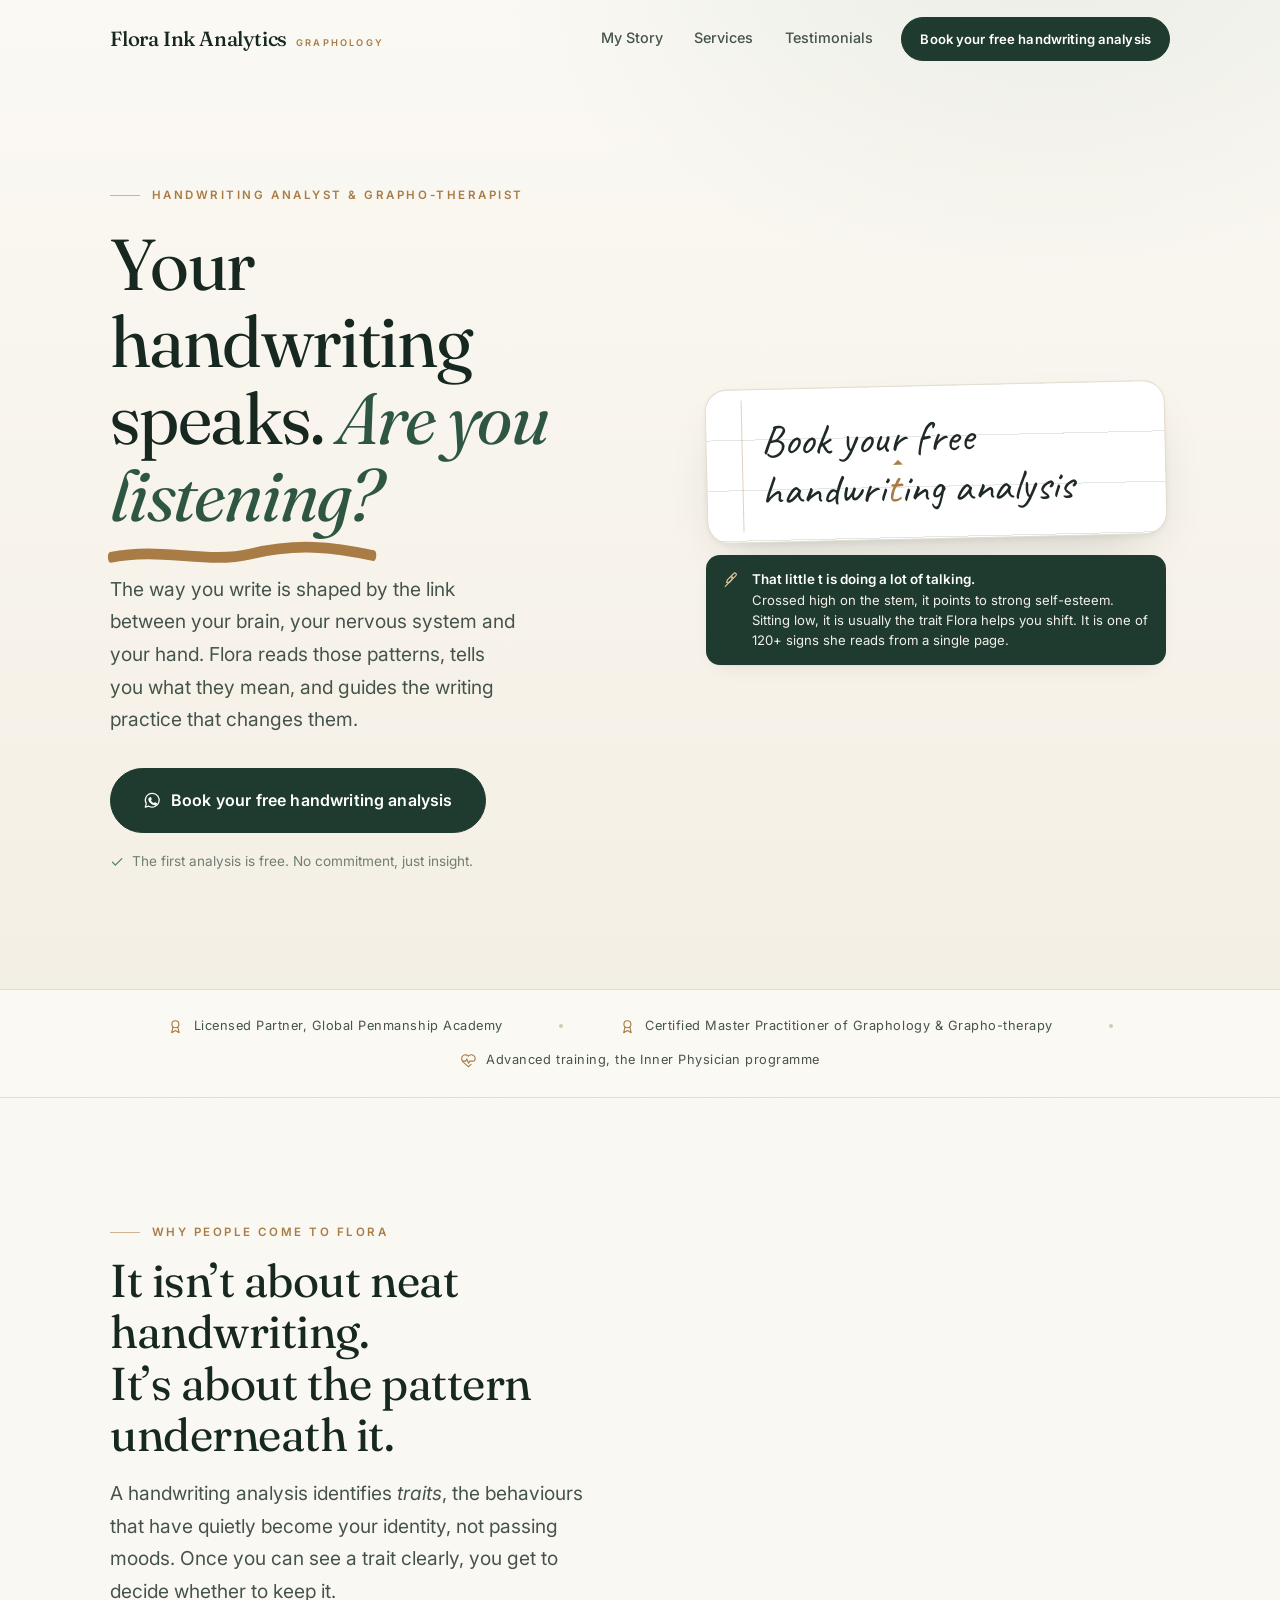
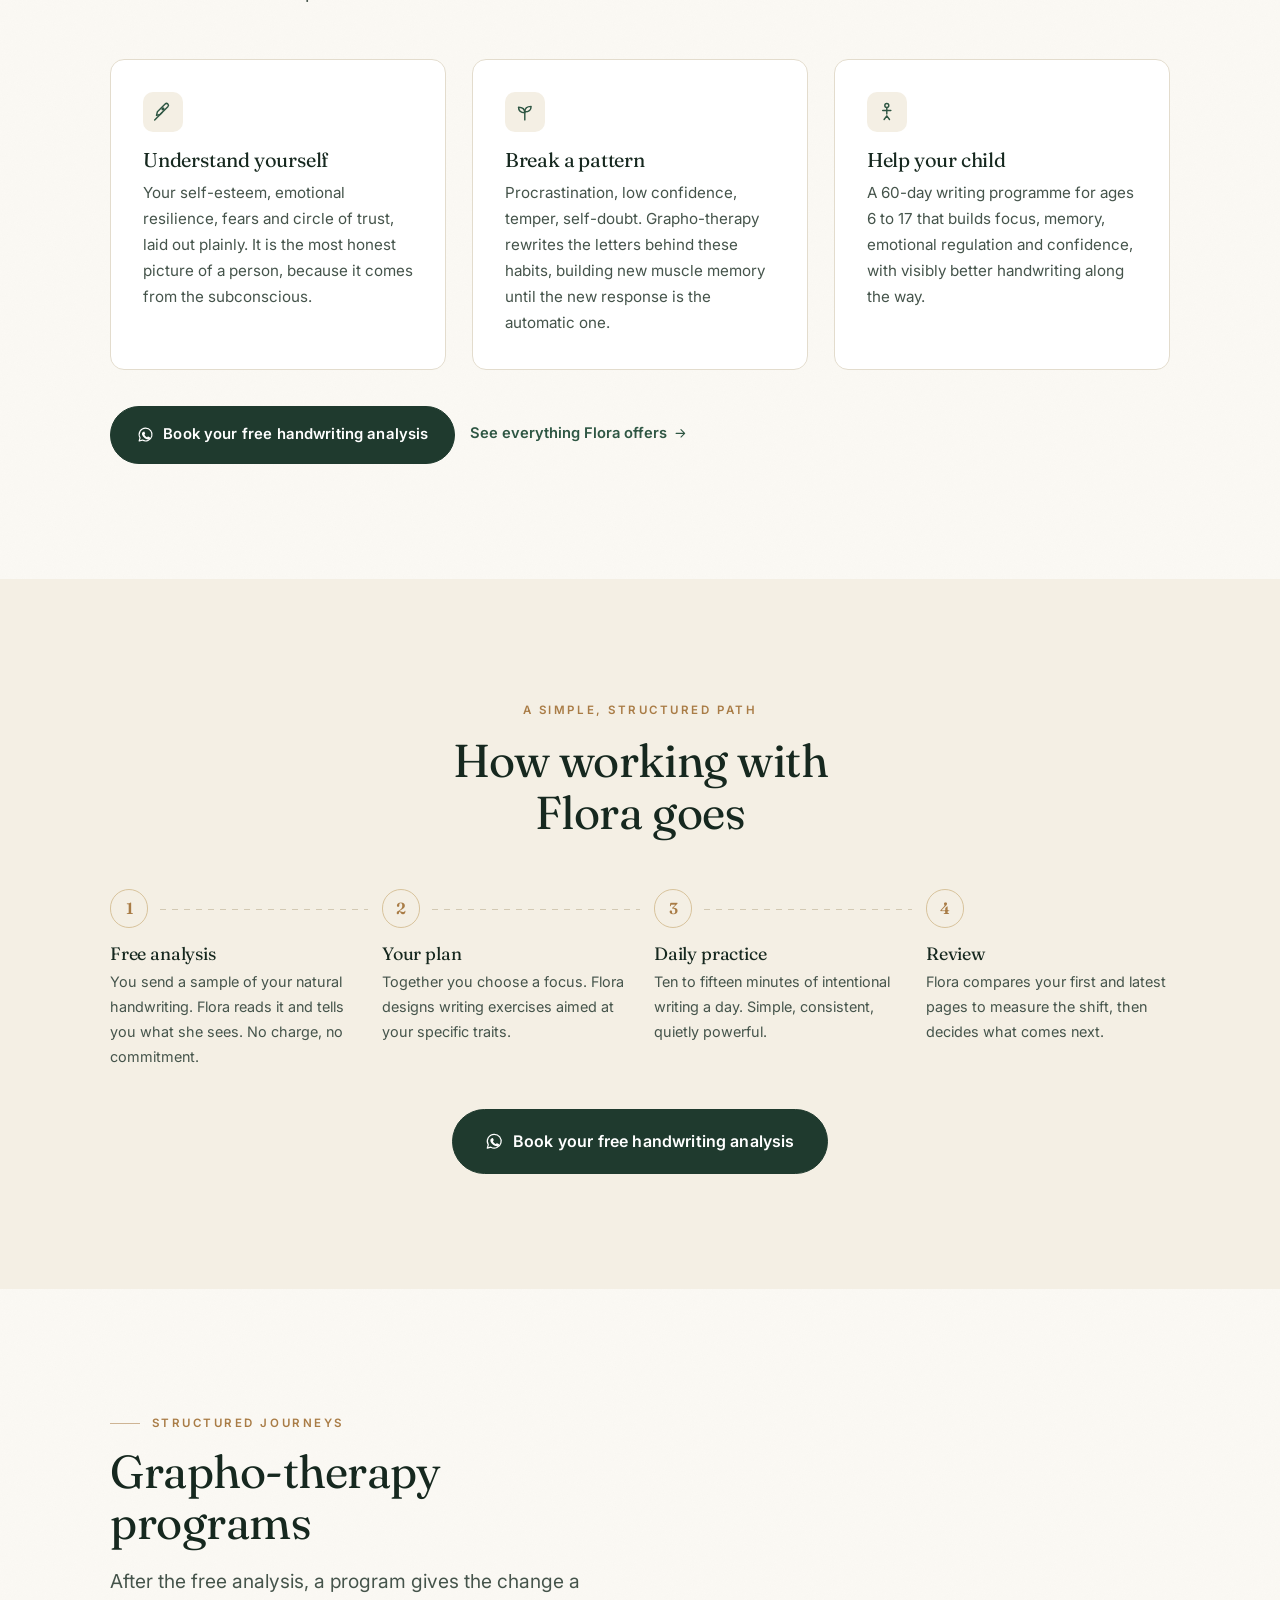
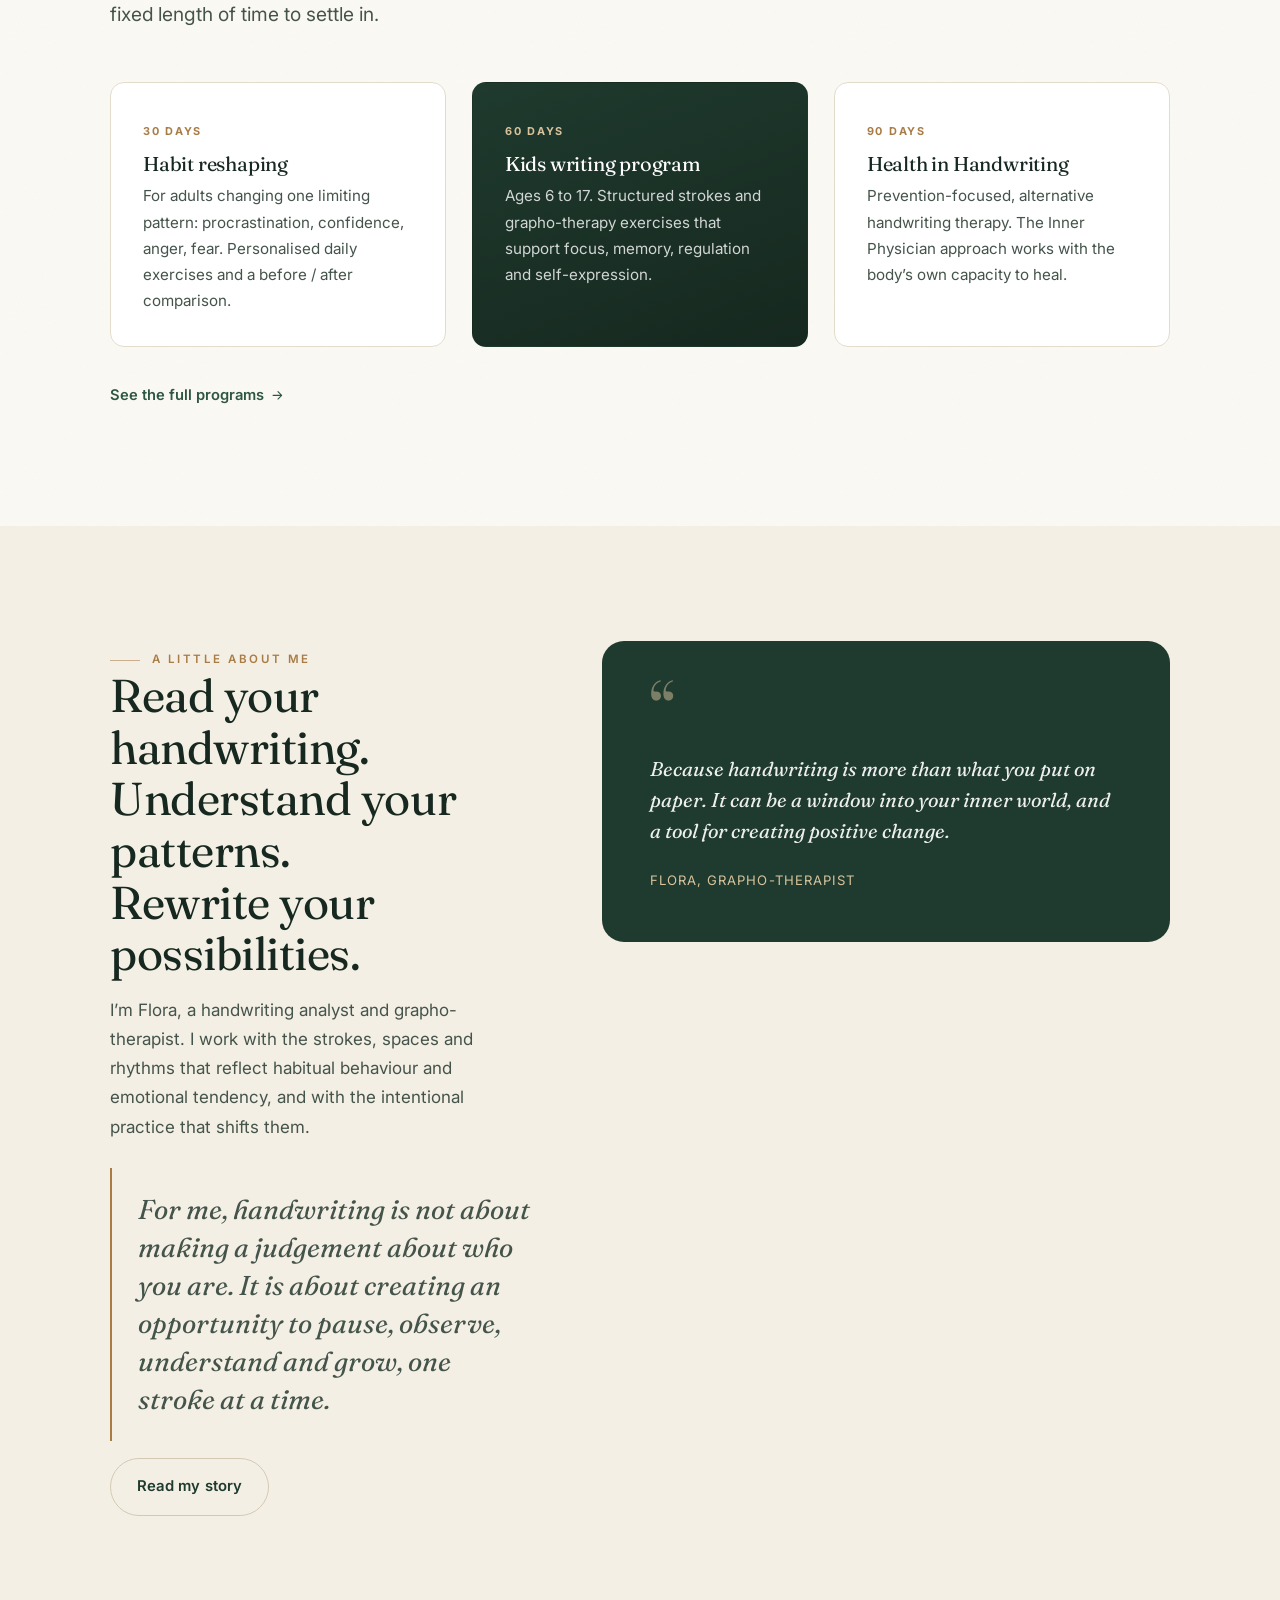
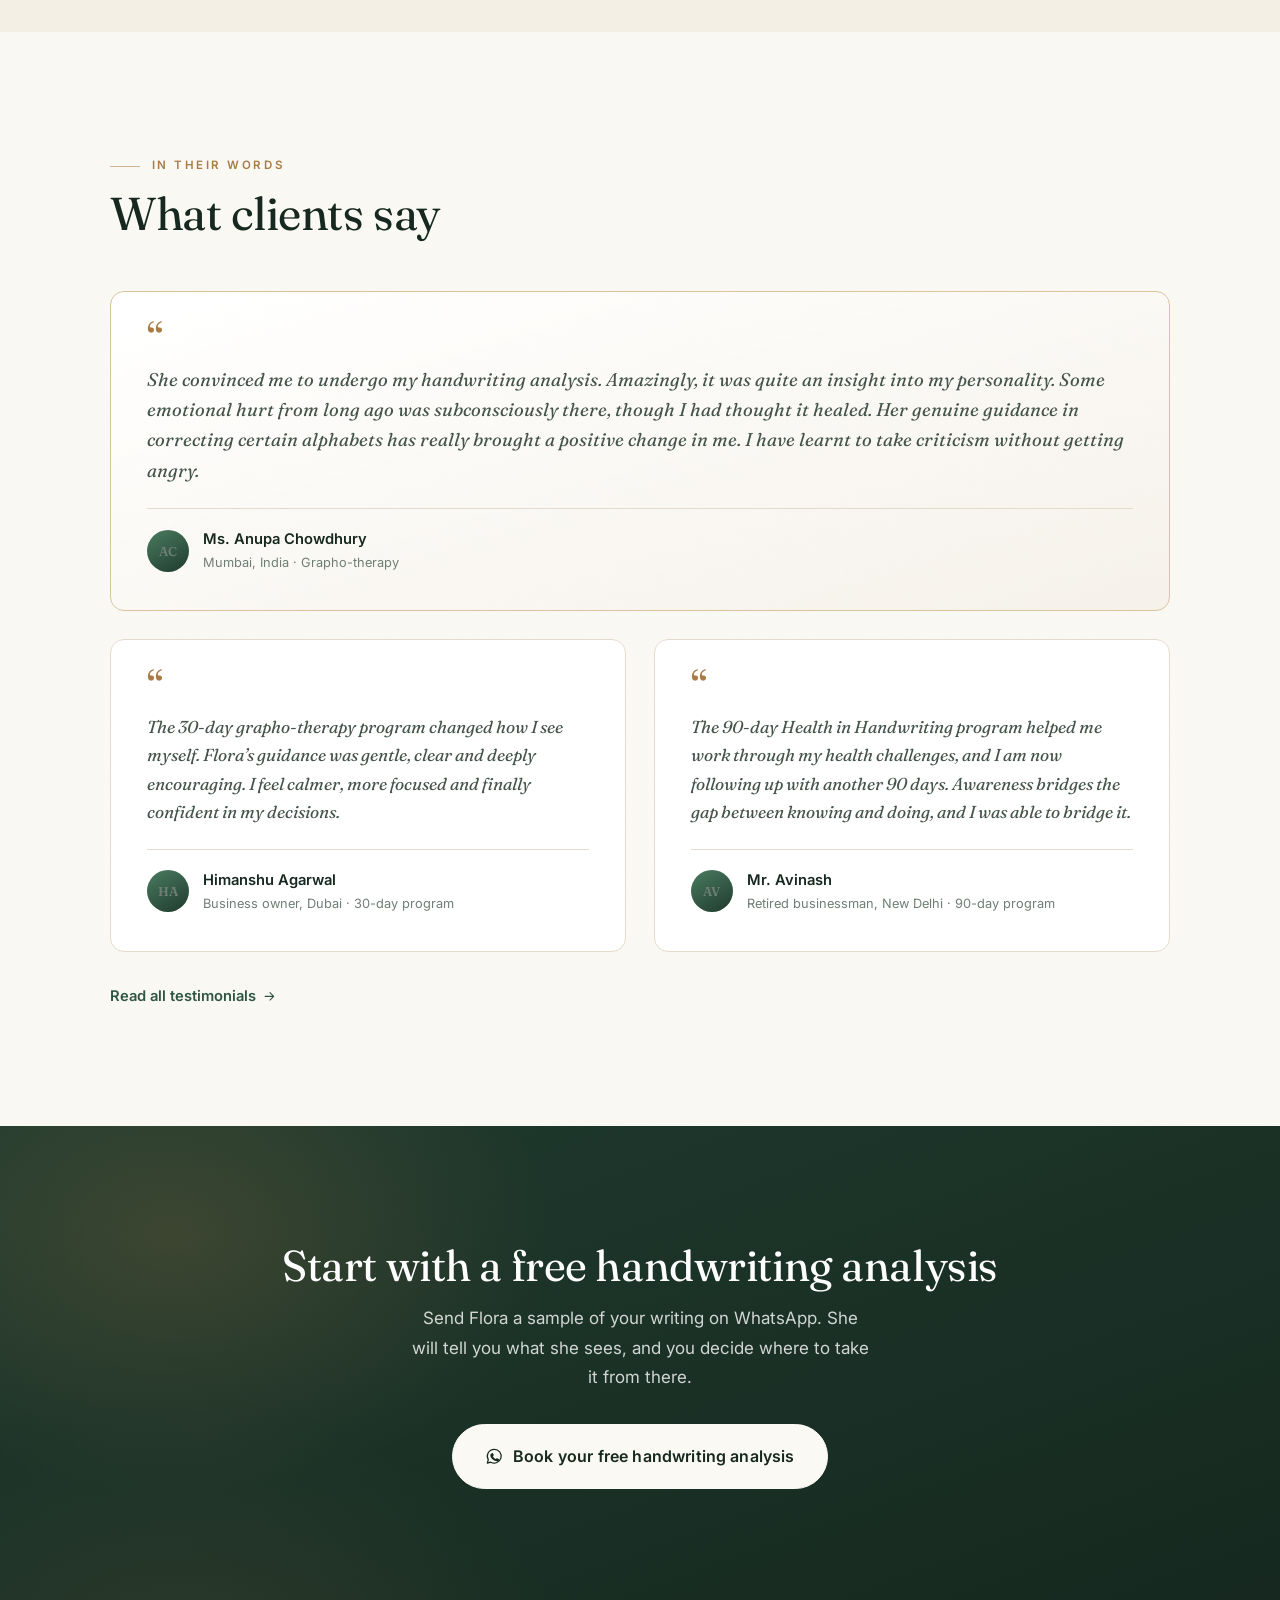
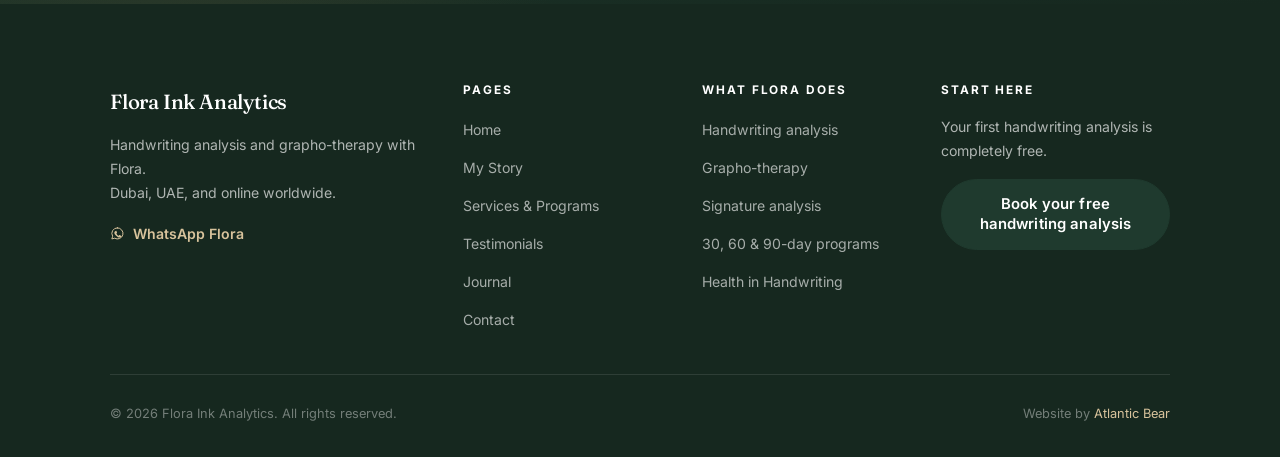
==== commit f5e0dbf1: "Homepage-first restructure, real handwriting hero, no em dashes - Hero specimen is now real handwrit" ====
--- a/index.html
+++ b/index.html
@@ -3,33 +3,33 @@
 <head>
   <meta charset="UTF-8" />
   <meta name="viewport" content="width=device-width, initial-scale=1" />
-  <title>Flora Ink Analytics — Handwriting Analysis &amp; Grapho-therapy</title>
-  <meta name="description" content="Your handwriting is a window into how you think, feel and respond. Flora is a handwriting analyst and grapho-therapist in Dubai offering a free first analysis, plus 30, 60 and 90-day writing programs." />
+  <title>Flora Ink Analytics | Handwriting Analysis &amp; Grapho-therapy</title>
+  <meta name="description" content="Your handwriting shows how you think, feel and respond. Flora is a handwriting analyst and grapho-therapist in Dubai. The first analysis is free. Book it on WhatsApp." />
   <link rel="canonical" href="https://florainkanalytics.com/" />
 
   <meta property="og:type" content="website" />
-  <meta property="og:title" content="Flora Ink Analytics — Handwriting Analysis &amp; Grapho-therapy" />
-  <meta property="og:description" content="Understand your patterns. Rewrite your possibilities. A free first handwriting analysis with Flora — Dubai and online." />
+  <meta property="og:title" content="Flora Ink Analytics | Handwriting Analysis &amp; Grapho-therapy" />
+  <meta property="og:description" content="Understand your patterns. Rewrite your possibilities. Your first handwriting analysis with Flora is free." />
   <meta property="og:url" content="https://florainkanalytics.com/" />
   <meta property="og:image" content="https://florainkanalytics.com/assets/og-image.jpg" />
   <meta name="twitter:card" content="summary_large_image" />
 
-  <link rel="icon" href="favicon.svg" type="image/svg+xml" />
+  <link rel="icon" href="/favicon.svg" type="image/svg+xml" />
   <link rel="preconnect" href="https://fonts.googleapis.com" />
   <link rel="preconnect" href="https://fonts.gstatic.com" crossorigin />
-  <link href="https://fonts.googleapis.com/css2?family=Fraunces:ital,opsz,wght@0,9..144,400;0,9..144,500;0,9..144,600;1,9..144,400;1,9..144,500&family=Inter:wght@400;500;600&display=swap" rel="stylesheet" />
-  <link rel="stylesheet" href="css/style.css" />
+  <link href="https://fonts.googleapis.com/css2?family=Caveat:wght@500;600;700&family=Fraunces:ital,opsz,wght@0,9..144,400;0,9..144,500;0,9..144,600;1,9..144,400;1,9..144,500&family=Inter:wght@400;500;600&display=swap" rel="stylesheet" />
+  <link rel="stylesheet" href="/css/style.css" />
 
   <script type="application/ld+json">
   {
     "@context": "https://schema.org",
     "@type": "ProfessionalService",
     "name": "Flora Ink Analytics",
-    "description": "Handwriting analysis and grapho-therapy with Flora — a licensed graphology practitioner. Free first analysis; 30, 60 and 90-day writing programs.",
+    "description": "Handwriting analysis and grapho-therapy with Flora, a licensed graphology practitioner. Free first analysis; 30, 60 and 90-day writing programs.",
     "url": "https://florainkanalytics.com/",
     "areaServed": ["Dubai", "United Arab Emirates", "Online worldwide"],
     "knowsAbout": ["Graphology", "Handwriting analysis", "Grapho-therapy", "Signature analysis"],
-    "founder": { "@type": "Person", "name": "Flora", "jobTitle": "Handwriting Analyst & Grapho-therapist" }
+    "founder": { "@type": "Person", "name": "Flora", "jobTitle": "Handwriting Analyst and Grapho-therapist" }
   }
   </script>
 </head>
@@ -37,80 +37,32 @@
   <script>document.documentElement.className += ' js';</script>
   <a class="skip-link" href="#main">Skip to content</a>
 
-  <!-- icon sprite -->
   <svg xmlns="http://www.w3.org/2000/svg" style="position:absolute;width:0;height:0;overflow:hidden" aria-hidden="true">
-    <symbol id="i-nib" viewBox="0 0 24 24" fill="none" stroke="currentColor" stroke-width="1.6" stroke-linecap="round" stroke-linejoin="round">
-      <path d="M3 21l8.4-8.4"/><path d="M14.6 3.4a2.1 2.1 0 0 1 3 3L9 15l-4 1 1-4z"/><circle cx="12.2" cy="8.8" r="1"/>
-    </symbol>
-    <symbol id="i-sprout" viewBox="0 0 24 24" fill="none" stroke="currentColor" stroke-width="1.6" stroke-linecap="round" stroke-linejoin="round">
-      <path d="M12 21v-9"/><path d="M12 13C12 9.5 9.5 7 5 7c0 4 3 6 7 6z"/><path d="M12 12c0-3.3 2.4-6 7-6 0 4-3 6-7 6z"/>
-    </symbol>
-    <symbol id="i-sign" viewBox="0 0 24 24" fill="none" stroke="currentColor" stroke-width="1.6" stroke-linecap="round" stroke-linejoin="round">
-      <path d="M3 16c3 0 3-8 6-8s2 8 5 8 3-6 6-6"/><path d="M4 20h16"/>
-    </symbol>
-    <symbol id="i-compass" viewBox="0 0 24 24" fill="none" stroke="currentColor" stroke-width="1.6" stroke-linecap="round" stroke-linejoin="round">
-      <circle cx="12" cy="12" r="9"/><path d="M15.6 8.4l-2.1 5.1-5.1 2.1 2.1-5.1z"/>
-    </symbol>
-    <symbol id="i-users" viewBox="0 0 24 24" fill="none" stroke="currentColor" stroke-width="1.6" stroke-linecap="round" stroke-linejoin="round">
-      <circle cx="9" cy="8" r="3.2"/><path d="M3.5 20c0-3.3 2.7-5.5 5.5-5.5S14.5 16.7 14.5 20"/><path d="M16.5 5.2a3.2 3.2 0 0 1 0 5.9"/><path d="M18 20c0-2.3-1-4-2.6-5"/>
-    </symbol>
-    <symbol id="i-pulse" viewBox="0 0 24 24" fill="none" stroke="currentColor" stroke-width="1.6" stroke-linecap="round" stroke-linejoin="round">
-      <path d="M20.4 12.9A5 5 0 0 0 12 6a5 5 0 0 0-8.4 6.9c1.6 2.6 5.2 5.4 8.4 8.1 1.2-1 2.6-2.1 3.8-3.3"/><path d="M3.5 13H8l1.8-3 2.4 6 1.8-3H19"/>
-    </symbol>
-    <symbol id="i-child" viewBox="0 0 24 24" fill="none" stroke="currentColor" stroke-width="1.6" stroke-linecap="round" stroke-linejoin="round">
-      <circle cx="12" cy="5" r="2.2"/><path d="M12 7.5v7"/><path d="M7.5 10.5h9"/><path d="M9 20.5l3-4 3 4"/>
-    </symbol>
-    <symbol id="i-search" viewBox="0 0 24 24" fill="none" stroke="currentColor" stroke-width="1.6" stroke-linecap="round" stroke-linejoin="round">
-      <circle cx="11" cy="11" r="7"/><path d="M20 20l-4.3-4.3"/>
-    </symbol>
-    <symbol id="i-clipboard" viewBox="0 0 24 24" fill="none" stroke="currentColor" stroke-width="1.6" stroke-linecap="round" stroke-linejoin="round">
-      <rect x="6" y="4" width="12" height="17" rx="2"/><path d="M9 4.5V3.5h6v1"/><path d="M9 10h6M9 14h4"/>
-    </symbol>
-    <symbol id="i-repeat" viewBox="0 0 24 24" fill="none" stroke="currentColor" stroke-width="1.6" stroke-linecap="round" stroke-linejoin="round">
-      <path d="M3.5 12A8.5 8.5 0 0 1 17 5.3L20 8"/><path d="M20 3.5V8h-4.5"/><path d="M20.5 12A8.5 8.5 0 0 1 7 18.7L4 16"/><path d="M4 20.5V16h4.5"/>
-    </symbol>
-    <symbol id="i-chart" viewBox="0 0 24 24" fill="none" stroke="currentColor" stroke-width="1.6" stroke-linecap="round" stroke-linejoin="round">
-      <path d="M4 20V11M10 20V5M16 20v-6"/><path d="M2.5 20h19"/>
-    </symbol>
-    <symbol id="i-award" viewBox="0 0 24 24" fill="none" stroke="currentColor" stroke-width="1.6" stroke-linecap="round" stroke-linejoin="round">
-      <circle cx="12" cy="9" r="5"/><path d="M8.5 13l-1.8 8 5.3-3 5.3 3-1.8-8"/>
-    </symbol>
-    <symbol id="i-wa" viewBox="0 0 24 24" fill="none" stroke="currentColor" stroke-width="1.6" stroke-linecap="round" stroke-linejoin="round">
-      <path d="M12 3a9 9 0 0 0-7.7 13.6L3 21l4.6-1.2A9 9 0 1 0 12 3z"/><path d="M8.6 8.4c-.2 0-.5 0-.7.4-.3.4-.9 1-.9 2.3s1 2.7 1.1 2.9c.2.2 2 3 4.8 4.1 2.4.9 2.8.7 3.3.7.6 0 1.7-.7 2-1.4.2-.6.2-1.2.2-1.3-.1-.1-.3-.2-.6-.4l-2-1c-.3-.1-.5-.1-.7.1l-.7.9c-.1.2-.3.2-.5.1-.7-.3-1.5-.7-2.3-1.7-.6-.7-1-1.5-1.1-1.8-.1-.2 0-.4.1-.5l.5-.6c.1-.2.2-.3.3-.5 0-.2 0-.4-.1-.5l-.9-2c-.2-.6-.5-.5-.6-.5z" fill="currentColor" stroke="none"/>
-    </symbol>
-    <symbol id="i-mail" viewBox="0 0 24 24" fill="none" stroke="currentColor" stroke-width="1.6" stroke-linecap="round" stroke-linejoin="round">
-      <rect x="3" y="5" width="18" height="14" rx="2"/><path d="M4 7l8 6 8-6"/>
-    </symbol>
-    <symbol id="i-pin" viewBox="0 0 24 24" fill="none" stroke="currentColor" stroke-width="1.6" stroke-linecap="round" stroke-linejoin="round">
-      <path d="M12 21c4-4.5 7-7.6 7-11a7 7 0 1 0-14 0c0 3.4 3 6.5 7 11z"/><circle cx="12" cy="10" r="2.6"/>
-    </symbol>
-    <symbol id="i-clock" viewBox="0 0 24 24" fill="none" stroke="currentColor" stroke-width="1.6" stroke-linecap="round" stroke-linejoin="round">
-      <circle cx="12" cy="12" r="9"/><path d="M12 7v5.5l3.5 2"/>
-    </symbol>
-    <symbol id="i-arrow" viewBox="0 0 24 24" fill="none" stroke="currentColor" stroke-width="1.8" stroke-linecap="round" stroke-linejoin="round">
-      <path d="M5 12h13M13 6l6 6-6 6"/>
-    </symbol>
-    <symbol id="i-check" viewBox="0 0 24 24" fill="none" stroke="currentColor" stroke-width="2" stroke-linecap="round" stroke-linejoin="round">
-      <path d="M20 6L9 17l-5-5"/>
-    </symbol>
+    <symbol id="i-nib" viewBox="0 0 24 24" fill="none" stroke="currentColor" stroke-width="1.6" stroke-linecap="round" stroke-linejoin="round"><path d="M3 21l8.4-8.4"/><path d="M14.6 3.4a2.1 2.1 0 0 1 3 3L9 15l-4 1 1-4z"/><circle cx="12.2" cy="8.8" r="1"/></symbol>
+    <symbol id="i-sprout" viewBox="0 0 24 24" fill="none" stroke="currentColor" stroke-width="1.6" stroke-linecap="round" stroke-linejoin="round"><path d="M12 21v-9"/><path d="M12 13C12 9.5 9.5 7 5 7c0 4 3 6 7 6z"/><path d="M12 12c0-3.3 2.4-6 7-6 0 4-3 6-7 6z"/></symbol>
+    <symbol id="i-sign" viewBox="0 0 24 24" fill="none" stroke="currentColor" stroke-width="1.6" stroke-linecap="round" stroke-linejoin="round"><path d="M3 16c3 0 3-8 6-8s2 8 5 8 3-6 6-6"/><path d="M4 20h16"/></symbol>
+    <symbol id="i-compass" viewBox="0 0 24 24" fill="none" stroke="currentColor" stroke-width="1.6" stroke-linecap="round" stroke-linejoin="round"><circle cx="12" cy="12" r="9"/><path d="M15.6 8.4l-2.1 5.1-5.1 2.1 2.1-5.1z"/></symbol>
+    <symbol id="i-users" viewBox="0 0 24 24" fill="none" stroke="currentColor" stroke-width="1.6" stroke-linecap="round" stroke-linejoin="round"><circle cx="9" cy="8" r="3.2"/><path d="M3.5 20c0-3.3 2.7-5.5 5.5-5.5S14.5 16.7 14.5 20"/><path d="M16.5 5.2a3.2 3.2 0 0 1 0 5.9"/><path d="M18 20c0-2.3-1-4-2.6-5"/></symbol>
+    <symbol id="i-pulse" viewBox="0 0 24 24" fill="none" stroke="currentColor" stroke-width="1.6" stroke-linecap="round" stroke-linejoin="round"><path d="M20.4 12.9A5 5 0 0 0 12 6a5 5 0 0 0-8.4 6.9c1.6 2.6 5.2 5.4 8.4 8.1 1.2-1 2.6-2.1 3.8-3.3"/><path d="M3.5 13H8l1.8-3 2.4 6 1.8-3H19"/></symbol>
+    <symbol id="i-child" viewBox="0 0 24 24" fill="none" stroke="currentColor" stroke-width="1.6" stroke-linecap="round" stroke-linejoin="round"><circle cx="12" cy="5" r="2.2"/><path d="M12 7.5v7"/><path d="M7.5 10.5h9"/><path d="M9 20.5l3-4 3 4"/></symbol>
+    <symbol id="i-award" viewBox="0 0 24 24" fill="none" stroke="currentColor" stroke-width="1.6" stroke-linecap="round" stroke-linejoin="round"><circle cx="12" cy="9" r="5"/><path d="M8.5 13l-1.8 8 5.3-3 5.3 3-1.8-8"/></symbol>
+    <symbol id="i-wa" viewBox="0 0 24 24" fill="none" stroke="currentColor" stroke-width="1.6" stroke-linecap="round" stroke-linejoin="round"><path d="M12 3a9 9 0 0 0-7.7 13.6L3 21l4.6-1.2A9 9 0 1 0 12 3z"/><path d="M8.6 8.4c-.2 0-.5 0-.7.4-.3.4-.9 1-.9 2.3s1 2.7 1.1 2.9c.2.2 2 3 4.8 4.1 2.4.9 2.8.7 3.3.7.6 0 1.7-.7 2-1.4.2-.6.2-1.2.2-1.3-.1-.1-.3-.2-.6-.4l-2-1c-.3-.1-.5-.1-.7.1l-.7.9c-.1.2-.3.2-.5.1-.7-.3-1.5-.7-2.3-1.7-.6-.7-1-1.5-1.1-1.8-.1-.2 0-.4.1-.5l.5-.6c.1-.2.2-.3.3-.5 0-.2 0-.4-.1-.5l-.9-2c-.2-.6-.5-.5-.6-.5z" fill="currentColor" stroke="none"/></symbol>
+    <symbol id="i-arrow" viewBox="0 0 24 24" fill="none" stroke="currentColor" stroke-width="1.8" stroke-linecap="round" stroke-linejoin="round"><path d="M5 12h13M13 6l6 6-6 6"/></symbol>
+    <symbol id="i-check" viewBox="0 0 24 24" fill="none" stroke="currentColor" stroke-width="2" stroke-linecap="round" stroke-linejoin="round"><path d="M20 6L9 17l-5-5"/></symbol>
   </svg>
 
-  <!-- ===== NAV ===== -->
   <header class="nav" id="nav">
     <div class="nav__inner">
-      <a class="brand" href="index.html" aria-label="Flora Ink Analytics — home">
+      <a class="brand" href="/" aria-label="Flora Ink Analytics, home">
         <span class="brand__name">Flora Ink Analytics</span>
         <span class="brand__tag">Graphology</span>
       </a>
       <button class="nav__toggle" id="navToggle" aria-label="Open menu" aria-expanded="false" aria-controls="navLinks"><span></span></button>
       <nav class="nav__links" id="navLinks" aria-label="Primary">
-        <a href="about.html">About</a>
-        <a href="services.html">Services</a>
-        <a href="programs.html">Programs</a>
-        <a href="testimonials.html">Testimonials</a>
-        <a href="blog.html">Blog</a>
-        <a href="contact.html">Contact</a>
-        <a class="btn" href="https://wa.me/447789262008" target="_blank" rel="noopener">Book Analysis</a>
+        <a href="/my-story">My Story</a>
+        <a href="/services">Services</a>
+        <a href="/testimonials">Testimonials</a>
+        <a class="btn" href="https://wa.me/447789262008" target="_blank" rel="noopener">Book your free handwriting analysis</a>
       </nav>
     </div>
   </header>
@@ -123,37 +75,22 @@
         <div class="hero__copy">
           <span class="eyebrow">Handwriting Analyst &amp; Grapho-therapist</span>
           <h1 class="hero__title"><span class="w" style="--w:0">Your</span> <span class="w" style="--w:1">handwriting</span> <span class="w" style="--w:2">speaks.</span> <em><span class="w" style="--w:3">Are</span> <span class="w" style="--w:4">you</span> <span class="mark w" style="--w:5">listening?<svg viewBox="0 0 300 12" preserveAspectRatio="none"><path d="M4 8 C 60 2, 110 12, 160 6 S 250 2, 296 7"/></svg></span></em></h1>
-          <p class="lede">We express ourselves through our voice, our posture, our face — and through the way we write. Every stroke, space and rhythm is shaped by the connection between brain, nervous system and hand. Flora reads those patterns, then guides you through intentional writing to change them.</p>
+          <p class="lede">The way you write is shaped by the link between your brain, your nervous system and your hand. Flora reads those patterns, tells you what they mean, and guides the writing practice that changes them.</p>
           <div class="btn-row hero__cta">
-            <a class="btn btn--lg" href="https://wa.me/447789262008" target="_blank" rel="noopener"><svg class="icon" aria-hidden="true"><use href="#i-wa"/></svg> Book a Handwriting Analysis</a>
-            <a class="btn btn--lg btn--ghost" href="services.html">See how it works</a>
+            <a class="btn btn--lg" href="https://wa.me/447789262008" target="_blank" rel="noopener"><svg class="icon" aria-hidden="true"><use href="#i-wa"/></svg> Book your free handwriting analysis</a>
           </div>
-          <p class="hero__note"><svg class="icon" aria-hidden="true"><use href="#i-check"/></svg> Your first analysis is free — no commitment.</p>
+          <p class="hero__note"><svg class="icon" aria-hidden="true"><use href="#i-check"/></svg> The first analysis is free. No commitment, just insight.</p>
         </div>
 
         <div class="hero__media">
-          <figure class="specimen">
-            <svg class="specimen__lines" viewBox="0 0 400 300" role="img" aria-label="A sheet of handwriting with a raised t-bar highlighted as a sign of high self-esteem">
-              <g class="specimen__rule">
-                <line x1="20" y1="70" x2="380" y2="70"/><line x1="20" y1="122" x2="380" y2="122"/>
-                <line x1="20" y1="174" x2="380" y2="174"/><line x1="20" y1="226" x2="380" y2="226"/>
-              </g>
-              <g class="specimen__hand" stroke="#212b25">
-                <path d="M60 66c6-14 10 6 16-2s4-16 10-14-2 22 6 20 8-18 14-14-2 18 6 18 10-16 16-12"/>
-                <path d="M188 66c8-12 6 10 12 6s2-18 8-14-2 22 6 18 6-16 12-12"/>
-                <path d="M60 118c10-20 8 8 16 4s2-14 10-12 0 18 8 16 8-16 16-12 2 14 10 12 8-14 16-12"/>
-                <path d="M214 118c6-10 6 8 12 4s4-14 10-10"/>
-                <path d="M60 170c8-16 10 6 16 2s4-16 12-12 0 18 8 16 8-14 16-12"/>
-                <path d="M180 170c8-14 6 8 12 4s6-16 12-12 0 16 8 14"/>
-                <path d="M60 222c10-18 8 8 16 4s4-14 12-10 0 16 8 14 8-12 16-10"/>
-              </g>
-              <!-- highlighted t with a high bar -->
-              <g class="specimen__tbar" stroke="#a97c46" stroke-width="3" stroke-linecap="round" fill="none">
-                <path d="M300 150v-52"/><path d="M288 104h30"/>
-              </g>
-            </svg>
-            <figcaption class="specimen__caption">A raised t&#8209;bar — one of 120+ traits Flora reads from a page.</figcaption>
-            <span class="specimen__annot">t&#8209;bar high &rarr; strong self-esteem</span>
+          <figure class="specimen reveal">
+            <div class="specimen__sheet">
+              <p class="specimen__hw">Book your free<br>handwri<span class="specimen__t">t</span>ing analysis</p>
+            </div>
+            <p class="specimen__note">
+              <svg class="icon" aria-hidden="true"><use href="#i-nib"/></svg>
+              <span><strong>That little t is doing a lot of talking.</strong> Crossed high on the stem, it points to strong self-esteem. Sitting low, it is usually the trait Flora helps you shift. It is one of 120+ signs she reads from a single page.</span>
+            </p>
           </figure>
         </div>
       </div>
@@ -162,41 +99,42 @@
     <!-- ===== CREDENTIAL STRIP ===== -->
     <section class="creds">
       <div class="wrap creds__inner">
-        <span class="creds__item"><svg class="icon" aria-hidden="true"><use href="#i-award"/></svg> Licensed Partner — Global Penmanship Academy</span>
+        <span class="creds__item"><svg class="icon" aria-hidden="true"><use href="#i-award"/></svg> Licensed Partner, Global Penmanship Academy</span>
         <span class="creds__sep" aria-hidden="true"></span>
         <span class="creds__item"><svg class="icon" aria-hidden="true"><use href="#i-award"/></svg> Certified Master Practitioner of Graphology &amp; Grapho-therapy</span>
         <span class="creds__sep" aria-hidden="true"></span>
-        <span class="creds__item"><svg class="icon" aria-hidden="true"><use href="#i-award"/></svg> Advanced training — the Inner Physician programme</span>
-      </div>
-    </section>
-
-    <!-- ===== WHAT IT'S FOR (outcomes) ===== -->
+        <span class="creds__item"><svg class="icon" aria-hidden="true"><use href="#i-pulse"/></svg> Advanced training, the Inner Physician programme</span>
+      </div>
+    </section>
+
+    <!-- ===== WHAT IT'S FOR ===== -->
     <section class="bay">
       <div class="wrap">
         <div class="section-head reveal">
           <span class="eyebrow">Why people come to Flora</span>
-          <h2 class="h2">It isn't about neat handwriting.<br>It's about what the writing is protecting.</h2>
-          <p class="lede">Handwriting analysis identifies <em>traits</em> — the behaviours that have quietly become your identity — not passing moods. When a trait shows on the page, it has become a reflex you may not even notice. That is where change begins.</p>
+          <h2 class="h2">It isn&rsquo;t about neat handwriting.<br>It&rsquo;s about the pattern underneath it.</h2>
+          <p class="lede">A handwriting analysis identifies <em>traits</em>, the behaviours that have quietly become your identity, not passing moods. Once you can see a trait clearly, you get to decide whether to keep it.</p>
         </div>
         <div class="grid grid--3 reveal pop" data-stagger>
           <article class="card">
             <span class="card__icon"><svg class="icon" aria-hidden="true"><use href="#i-nib"/></svg></span>
             <h3>Understand yourself</h3>
-            <p>See your self-esteem, emotional resilience, fears and circle of trust laid out plainly — the most unbiased picture of a person, because it comes from the subconscious.</p>
-            <a class="tlink" href="services.html#analysis">What an analysis covers <svg class="icon" aria-hidden="true"><use href="#i-arrow"/></svg></a>
+            <p>Your self-esteem, emotional resilience, fears and circle of trust, laid out plainly. It is the most honest picture of a person, because it comes from the subconscious.</p>
           </article>
           <article class="card">
             <span class="card__icon"><svg class="icon" aria-hidden="true"><use href="#i-sprout"/></svg></span>
             <h3>Break a pattern</h3>
-            <p>Procrastination, low confidence, temper, self-doubt. Grapho-therapy rewrites the letters behind these habits, building new muscle memory and a new reflex.</p>
-            <a class="tlink" href="programs.html">See the programs <svg class="icon" aria-hidden="true"><use href="#i-arrow"/></svg></a>
+            <p>Procrastination, low confidence, temper, self-doubt. Grapho-therapy rewrites the letters behind these habits, building new muscle memory until the new response is the automatic one.</p>
           </article>
           <article class="card">
             <span class="card__icon"><svg class="icon" aria-hidden="true"><use href="#i-child"/></svg></span>
             <h3>Help your child</h3>
-            <p>A 60-day writing programme for ages 6&ndash;17 that builds focus, memory, emotional regulation and confidence — with visibly better handwriting along the way.</p>
-            <a class="tlink" href="programs.html#kids">The kids programme <svg class="icon" aria-hidden="true"><use href="#i-arrow"/></svg></a>
-          </article>
+            <p>A 60-day writing programme for ages 6 to 17 that builds focus, memory, emotional regulation and confidence, with visibly better handwriting along the way.</p>
+          </article>
+        </div>
+        <div class="btn-row" style="margin-top:2.25rem">
+          <a class="btn" href="https://wa.me/447789262008" target="_blank" rel="noopener"><svg class="icon" aria-hidden="true"><use href="#i-wa"/></svg> Book your free handwriting analysis</a>
+          <a class="tlink" href="/services">See everything Flora offers <svg class="icon" aria-hidden="true"><use href="#i-arrow"/></svg></a>
         </div>
       </div>
     </section>
@@ -209,82 +147,69 @@
           <h2 class="h2">How working with Flora goes</h2>
         </div>
         <ol class="steps reveal" data-stagger>
-          <li class="step">
-            <span class="step__n">1</span>
-            <h3>Free analysis</h3>
-            <p>Share a sample of your natural handwriting. Flora reads it and tells you what she sees — no charge, no commitment.</p>
-          </li>
-          <li class="step">
-            <span class="step__n">2</span>
-            <h3>Your plan</h3>
-            <p>Together you choose a focus. Flora designs writing exercises targeted at your specific traits.</p>
-          </li>
-          <li class="step">
-            <span class="step__n">3</span>
-            <h3>Daily practice</h3>
-            <p>10&ndash;15 minutes of intentional writing a day. Simple, consistent, and quietly powerful.</p>
-          </li>
-          <li class="step">
-            <span class="step__n">4</span>
-            <h3>Review</h3>
-            <p>Flora compares your first and latest pages to measure the shift — and decides what comes next.</p>
-          </li>
+          <li class="step"><span class="step__n">1</span><h3>Free analysis</h3><p>You send a sample of your natural handwriting. Flora reads it and tells you what she sees. No charge, no commitment.</p></li>
+          <li class="step"><span class="step__n">2</span><h3>Your plan</h3><p>Together you choose a focus. Flora designs writing exercises aimed at your specific traits.</p></li>
+          <li class="step"><span class="step__n">3</span><h3>Daily practice</h3><p>Ten to fifteen minutes of intentional writing a day. Simple, consistent, quietly powerful.</p></li>
+          <li class="step"><span class="step__n">4</span><h3>Review</h3><p>Flora compares your first and latest pages to measure the shift, then decides what comes next.</p></li>
         </ol>
-      </div>
-    </section>
-
-    <!-- ===== PROGRAMS TEASER ===== -->
+        <div class="btn-row btn-row--center" style="margin-top:2.5rem">
+          <a class="btn btn--lg" href="https://wa.me/447789262008" target="_blank" rel="noopener"><svg class="icon" aria-hidden="true"><use href="#i-wa"/></svg> Book your free handwriting analysis</a>
+        </div>
+      </div>
+    </section>
+
+    <!-- ===== PROGRAMS SNIPPET ===== -->
     <section class="bay">
       <div class="wrap">
         <div class="section-head reveal">
           <span class="eyebrow">Structured journeys</span>
           <h2 class="h2">Grapho-therapy programs</h2>
-          <p class="lede">Every program begins with the free analysis, then follows a fixed length so change has time to settle.</p>
+          <p class="lede">After the free analysis, a program gives the change a fixed length of time to settle in.</p>
         </div>
         <div class="grid grid--3 reveal pop" data-stagger>
           <article class="card">
             <span class="card__tag">30 days</span>
             <h3>Habit reshaping</h3>
-            <p>For adults changing a limiting pattern — procrastination, confidence, anger, fear. Personalised daily exercises and a before/after comparison.</p>
-            <a class="tlink" href="programs.html#habit">Details <svg class="icon" aria-hidden="true"><use href="#i-arrow"/></svg></a>
+            <p>For adults changing one limiting pattern: procrastination, confidence, anger, fear. Personalised daily exercises and a before / after comparison.</p>
           </article>
           <article class="card card--feature">
             <span class="card__tag">60 days</span>
             <h3>Kids writing program</h3>
-            <p>Ages 6&ndash;17. Structured strokes and grapho-therapy exercises that support focus, memory, regulation and self-expression.</p>
-            <a class="tlink" href="programs.html#kids">Details <svg class="icon" aria-hidden="true"><use href="#i-arrow"/></svg></a>
+            <p>Ages 6 to 17. Structured strokes and grapho-therapy exercises that support focus, memory, regulation and self-expression.</p>
           </article>
           <article class="card">
             <span class="card__tag">90 days</span>
-            <h3>Health in handwriting</h3>
-            <p>Prevention-focused, alternative handwriting therapy. The Inner Physician approach works with the body&rsquo;s own healing capacity.</p>
-            <a class="tlink" href="programs.html#health">Details <svg class="icon" aria-hidden="true"><use href="#i-arrow"/></svg></a>
-          </article>
-        </div>
-      </div>
-    </section>
-
-    <!-- ===== ABOUT TEASER ===== -->
+            <h3>Health in Handwriting</h3>
+            <p>Prevention-focused, alternative handwriting therapy. The Inner Physician approach works with the body&rsquo;s own capacity to heal.</p>
+          </article>
+        </div>
+        <div class="btn-row" style="margin-top:2.25rem">
+          <a class="tlink" href="/services#programs">See the full programs <svg class="icon" aria-hidden="true"><use href="#i-arrow"/></svg></a>
+        </div>
+      </div>
+    </section>
+
+    <!-- ===== MY STORY SNIPPET ===== -->
     <section class="bay panel">
       <div class="wrap about-lead">
         <div class="about-lead__body reveal from-left">
-          <span class="eyebrow">Meet Flora</span>
+          <span class="eyebrow">A little about me</span>
           <h2 class="h2">Read your handwriting.<br>Understand your patterns.<br>Rewrite your possibilities.</h2>
-          <p>Flora is a handwriting analyst, grapho-therapist and mentor. She works with the strokes, spaces and rhythms that reflect habitual behaviour and emotional tendency — and with the intentional writing practice that shifts them.</p>
-          <p class="pullquote">For me, handwriting is not about making a judgement about who you are. It is about creating an opportunity to pause, observe, understand and grow — one stroke at a time.</p>
-          <a class="btn btn--ghost" href="about.html">More about Flora</a>
+          <p>I&rsquo;m Flora, a handwriting analyst and grapho-therapist. I work with the strokes, spaces and rhythms that reflect habitual behaviour and emotional tendency, and with the intentional practice that shifts them.</p>
+          <p class="pullquote">For me, handwriting is not about making a judgement about who you are. It is about creating an opportunity to pause, observe, understand and grow, one stroke at a time.</p>
+          <a class="btn btn--ghost" href="/my-story">Read my story</a>
         </div>
         <div class="reveal from-right">
           <blockquote class="quote-block">
             <div class="quote-block__mark" aria-hidden="true">&ldquo;</div>
-            <p>Because handwriting is more than what you put on paper. It can be a window into your inner world — and a tool for creating positive change.</p>
-            <cite>Flora &mdash; Grapho-therapist</cite>
+            <p>Because handwriting is more than what you put on paper. It can be a window into your inner world, and a tool for creating positive change.</p>
+            <cite>Flora, Grapho-therapist</cite>
           </blockquote>
         </div>
       </div>
     </section>
 
-    <!-- ===== TESTIMONIALS TEASER ===== -->
+    <!-- ===== TESTIMONIALS SNIPPET ===== -->
     <section class="bay">
       <div class="wrap">
         <div class="section-head reveal">
@@ -294,10 +219,10 @@
         <div class="quotes reveal pop" data-stagger>
           <blockquote class="quote quote--wide quote--feature">
             <div class="quote__mark" aria-hidden="true">&ldquo;</div>
-            <p class="quote__text">She convinced me to undergo my handwriting analysis. Amazingly, it was quite an insight into my personality. Some emotional hurt from long ago was subconsciously there, though I had thought it healed. My long-buried trauma clearly reflected in my writing&hellip; Her genuine guidance in correcting certain alphabets has really brought a positive change in me. I have learnt to take criticism without getting angry.</p>
+            <p class="quote__text">She convinced me to undergo my handwriting analysis. Amazingly, it was quite an insight into my personality. Some emotional hurt from long ago was subconsciously there, though I had thought it healed. Her genuine guidance in correcting certain alphabets has really brought a positive change in me. I have learnt to take criticism without getting angry.</p>
             <footer class="quote__by">
               <span class="quote__avatar" aria-hidden="true">AC</span>
-              <span><strong>Ms. Anupa Chowdhury</strong><span>Mumbai, India &mdash; Grapho-therapy</span></span>
+              <span><strong>Ms. Anupa Chowdhury</strong><span>Mumbai, India &middot; Grapho-therapy</span></span>
             </footer>
           </blockquote>
           <blockquote class="quote">
@@ -305,72 +230,69 @@
             <p class="quote__text">The 30-day grapho-therapy program changed how I see myself. Flora&rsquo;s guidance was gentle, clear and deeply encouraging. I feel calmer, more focused and finally confident in my decisions.</p>
             <footer class="quote__by">
               <span class="quote__avatar" aria-hidden="true">HA</span>
-              <span><strong>Himanshu Agarwal</strong><span>Business owner, Dubai &mdash; 30-day program</span></span>
+              <span><strong>Himanshu Agarwal</strong><span>Business owner, Dubai &middot; 30-day program</span></span>
             </footer>
           </blockquote>
           <blockquote class="quote">
             <div class="quote__mark" aria-hidden="true">&ldquo;</div>
-            <p class="quote__text">The 90-day Health in Handwriting program helped me work through my health challenges, and I&rsquo;m now following up with another 90 days. Common sense is not common practice — awareness bridges that gap, and I was able to bridge it.</p>
+            <p class="quote__text">The 90-day Health in Handwriting program helped me work through my health challenges, and I am now following up with another 90 days. Awareness bridges the gap between knowing and doing, and I was able to bridge it.</p>
             <footer class="quote__by">
               <span class="quote__avatar" aria-hidden="true">AV</span>
-              <span><strong>Mr. Avinash</strong><span>Retired businessman, New Delhi &mdash; 90-day program</span></span>
+              <span><strong>Mr. Avinash</strong><span>Retired businessman, New Delhi &middot; 90-day program</span></span>
             </footer>
           </blockquote>
         </div>
         <div class="btn-row" style="margin-top:2rem">
-          <a class="btn btn--ghost" href="testimonials.html">Read all testimonials</a>
-        </div>
-      </div>
-    </section>
-
-    <!-- ===== CTA ===== -->
+          <a class="tlink" href="/testimonials">Read all testimonials <svg class="icon" aria-hidden="true"><use href="#i-arrow"/></svg></a>
+        </div>
+      </div>
+    </section>
+
+    <!-- ===== FINAL CTA ===== -->
     <section class="bay cta-band">
       <div class="wrap">
         <h2>Start with a free handwriting analysis</h2>
-        <p>Send Flora a sample of your writing. She&rsquo;ll tell you what she sees, and you decide where to go from there.</p>
+        <p>Send Flora a sample of your writing on WhatsApp. She will tell you what she sees, and you decide where to take it from there.</p>
         <div class="btn-row">
-          <a class="btn btn--lg btn--on-dark" href="https://wa.me/447789262008" target="_blank" rel="noopener"><svg class="icon" aria-hidden="true"><use href="#i-wa"/></svg> Book on WhatsApp</a>
-          <a class="btn btn--lg btn--on-dark btn--ghost" href="contact.html">Send a message</a>
+          <a class="btn btn--lg btn--on-dark" href="https://wa.me/447789262008" target="_blank" rel="noopener"><svg class="icon" aria-hidden="true"><use href="#i-wa"/></svg> Book your free handwriting analysis</a>
         </div>
       </div>
     </section>
   </main>
 
-  <!-- ===== FOOTER ===== -->
   <footer class="footer">
     <div class="wrap">
       <div class="footer__grid">
         <div>
           <span class="brand__name">Flora Ink Analytics</span>
-          <p>Handwriting analysis &amp; grapho-therapy with Flora.<br>Dubai, UAE — and online worldwide.</p>
+          <p>Handwriting analysis and grapho-therapy with Flora.<br>Dubai, UAE, and online worldwide.</p>
           <a class="footer__wa" href="https://wa.me/447789262008" target="_blank" rel="noopener"><svg class="icon" aria-hidden="true"><use href="#i-wa"/></svg> WhatsApp Flora</a>
         </div>
         <div>
-          <h4>Explore</h4>
+          <h4>Pages</h4>
           <ul>
-            <li><a href="index.html">Home</a></li>
-            <li><a href="about.html">About Flora</a></li>
-            <li><a href="services.html">Services</a></li>
-            <li><a href="programs.html">Programs</a></li>
-            <li><a href="testimonials.html">Testimonials</a></li>
-            <li><a href="blog.html">Blog</a></li>
-            <li><a href="contact.html">Contact</a></li>
+            <li><a href="/">Home</a></li>
+            <li><a href="/my-story">My Story</a></li>
+            <li><a href="/services">Services &amp; Programs</a></li>
+            <li><a href="/testimonials">Testimonials</a></li>
+            <li><a href="/blog">Journal</a></li>
+            <li><a href="/contact">Contact</a></li>
           </ul>
         </div>
         <div>
-          <h4>Services</h4>
+          <h4>What Flora does</h4>
           <ul>
-            <li><a href="services.html#analysis">Handwriting Analysis</a></li>
-            <li><a href="services.html#graphotherapy">Grapho-therapy</a></li>
-            <li><a href="services.html#signature">Signature Analysis</a></li>
-            <li><a href="programs.html#kids">Kids Writing Program</a></li>
-            <li><a href="programs.html#health">Health in Handwriting</a></li>
+            <li><a href="/services#analysis">Handwriting analysis</a></li>
+            <li><a href="/services#graphotherapy">Grapho-therapy</a></li>
+            <li><a href="/services#signature">Signature analysis</a></li>
+            <li><a href="/services#programs">30, 60 &amp; 90-day programs</a></li>
+            <li><a href="/services#health">Health in Handwriting</a></li>
           </ul>
         </div>
         <div>
-          <h4>Begin</h4>
+          <h4>Start here</h4>
           <p>Your first handwriting analysis is completely free.</p>
-          <a class="btn" href="https://wa.me/447789262008" target="_blank" rel="noopener">Book a Handwriting Analysis</a>
+          <a class="btn" href="https://wa.me/447789262008" target="_blank" rel="noopener">Book your free handwriting analysis</a>
         </div>
       </div>
       <div class="footer__bottom">
@@ -380,6 +302,6 @@
     </div>
   </footer>
 
-  <script src="js/main.js"></script>
+  <script src="/js/main.js"></script>
 </body>
 </html>
--- a/css/style.css
+++ b/css/style.css
@@ -218,18 +218,18 @@
 }
 .mark svg {
   position: absolute;
-  left: -2%;
-  right: -2%;
-  bottom: -0.24em;
-  width: 104%;
-  height: .5em;
+  left: -1%;
+  right: -1%;
+  bottom: -0.42em;
+  width: 102%;
+  height: .3em;
   overflow: visible;
   pointer-events: none;
 }
 .mark svg path {
   fill: none;
   stroke: var(--accent);
-  stroke-width: 7;
+  stroke-width: 6;
   stroke-linecap: round;
   stroke-dasharray: 640;
   stroke-dashoffset: 0;
@@ -386,7 +386,7 @@
   color: var(--forest-900);
   font-weight: 600;
 }
-.nav__links .btn { margin-left: .5rem; padding: .62rem 1.2rem; font-size: .86rem; }
+.nav__links .btn { margin-left: .6rem; padding: .6rem 1.15rem; font-size: .82rem; }
 
 .nav__toggle {
   display: none;
@@ -433,10 +433,10 @@
   align-items: center;
 }
 .hero__title {
-  font-size: clamp(2.7rem, 6.2vw, 4.6rem);
-  line-height: 1.03;
+  font-size: clamp(2.35rem, 6vw, 4.5rem);
+  line-height: 1.07;
   letter-spacing: -0.022em;
-  margin: 1.4rem 0 1.5rem;
+  margin: 1.3rem 0 2.4rem;
 }
 .hero__title em { font-style: italic; color: var(--forest-700); }
 .hero .lede { max-width: 34ch; }
@@ -451,74 +451,94 @@
 }
 .hero__note svg { width: 1.05em; height: 1.05em; color: var(--forest-500); }
 
-/* the "sheet of paper" specimen on the right */
+/* the "sheet of paper" specimen on the right — real handwriting */
 .specimen {
   position: relative;
-  background: var(--card);
+  max-width: 460px;
+  margin-inline: auto;
+}
+.specimen__sheet {
+  position: relative;
+  background:
+    repeating-linear-gradient(
+      to bottom,
+      transparent 0,
+      transparent calc(var(--rule) - 1px),
+      rgba(46, 86, 67, .14) calc(var(--rule) - 1px),
+      rgba(46, 86, 67, .14) var(--rule)
+    ),
+    var(--card);
+  --rule: 3.15rem;
   border: 1px solid var(--line);
   border-radius: var(--radius-lg);
   box-shadow: var(--shadow-2);
-  padding: clamp(1.6rem, 3vw, 2.4rem);
-  transform: rotate(-1.2deg);
-}
-.specimen::before {
-  /* ruled margin line, like a notebook */
+  padding: 1.6rem clamp(1.4rem, 3vw, 2rem) 1.6rem clamp(2.6rem, 6vw, 3.4rem);
+  transform: rotate(-1.3deg);
+}
+.specimen__sheet::before {
+  /* red notebook margin */
   content: "";
   position: absolute;
-  left: clamp(2.6rem, 5vw, 3.6rem);
-  top: 1rem;
-  bottom: 1rem;
+  left: clamp(1.6rem, 4vw, 2.2rem);
+  top: .6rem;
+  bottom: .6rem;
   width: 1px;
-  background: rgba(169,124,70,.28);
-}
-.specimen__lines {
-  display: block;
-  width: 100%;
-  height: auto;
-}
-.specimen__lines path,
-.specimen__lines line { vector-effect: non-scaling-stroke; }
-.specimen__hand path {
-  fill: none;
-  stroke: var(--ink);
-  stroke-width: 2.2;
-  stroke-linecap: round;
-  stroke-linejoin: round;
-}
-.specimen__rule line {
-  stroke: var(--line);
-  stroke-width: 1;
-}
-.specimen__annot {
-  position: absolute;
-  right: clamp(-0.5rem, 2vw, -1.6rem);
-  top: 38%;
-  background: var(--forest-800);
-  color: #fff;
-  font-size: .72rem;
-  font-weight: 600;
-  letter-spacing: .02em;
-  padding: .5rem .8rem;
-  border-radius: 999px;
-  box-shadow: var(--shadow-1);
-  white-space: nowrap;
-}
-.specimen__annot::before {
+  background: rgba(169, 124, 70, .35);
+}
+.specimen__hw {
+  font-family: 'Caveat', 'Fraunces', cursive;
+  font-size: clamp(1.9rem, 5.2vw, 2.7rem);
+  line-height: var(--rule);
+  color: #1f2a24;
+  letter-spacing: .01em;
+  /* written-in reveal */
+  clip-path: inset(0 100% 0 0);
+}
+.js .specimen.is-writing .specimen__hw {
+  animation: writeLine 1.7s cubic-bezier(.6, 0, .35, 1) .3s forwards;
+}
+@keyframes writeLine {
+  0%   { clip-path: inset(0 100% 0 0); }
+  100% { clip-path: inset(0 -3% 0 0); }
+}
+
+.specimen__t {
+  position: relative;
+  color: var(--accent);
+}
+.specimen__t::after {
+  /* little arrow tick pointing up at the crossbar */
   content: "";
   position: absolute;
-  left: -26px;
-  top: 50%;
-  width: 26px;
-  height: 1px;
-  background: var(--accent);
-}
-.specimen__caption {
+  left: 50%;
+  top: -0.15em;
+  width: 0;
+  height: 0;
+  border: 5px solid transparent;
+  border-bottom-color: var(--accent);
+  transform: translateX(-50%);
+  opacity: 0;
+}
+.js .specimen.is-writing .specimen__t::after { animation: fadeUp .4s var(--ease) 2.2s forwards; }
+
+.specimen__note {
   margin-top: 1rem;
-  font-size: .78rem;
-  color: var(--ink-faint);
-  text-align: center;
-  transform: rotate(1.2deg);
-}
+  display: flex;
+  gap: .7rem;
+  align-items: flex-start;
+  background: var(--forest-800);
+  color: #f2f0e9;
+  border-radius: 14px;
+  padding: .9rem 1.05rem;
+  font-size: .82rem;
+  line-height: 1.5;
+  box-shadow: var(--shadow-1);
+  transform: rotate(-1.3deg);
+}
+.js .specimen__note { opacity: 0; }
+.js .specimen.is-writing .specimen__note { animation: fadeUp .5s var(--ease) 2.4s forwards; }
+.specimen__note strong { color: #fff; display: block; margin-bottom: .1rem; font-size: .84rem; }
+.specimen__note svg { width: 1.1rem; height: 1.1rem; color: var(--accent-soft); flex-shrink: 0; margin-top: .1rem; }
 
 /* 8. CREDENTIAL STRIP --------------------------------------- */
 .creds {
@@ -773,16 +793,52 @@
   aspect-ratio: 4 / 5;
 }
 .portrait img { position: relative; z-index: 1; width: 100%; height: 100%; object-fit: cover; }
-.portrait__fallback {
+
+/* nameplate — used on the About page in place of a photo */
+.nameplate {
+  aspect-ratio: 4 / 5;
+  display: flex;
+  flex-direction: column;
+  align-items: center;
+  justify-content: center;
+  gap: .9rem;
+  text-align: center;
+  padding: clamp(1.75rem, 4vw, 3rem);
+  border-radius: var(--radius-lg);
+  color: #f3f1ea;
+  background:
+    radial-gradient(24rem 18rem at 30% 18%, rgba(169,124,70,.16), transparent 60%),
+    linear-gradient(160deg, var(--forest-700), var(--forest-900));
+  box-shadow: var(--shadow-2);
+  position: relative;
+}
+.nameplate::after {
+  content: "";
   position: absolute;
-  z-index: 0;
-  inset: 0;
-  display: grid;
-  place-items: center;
-  color: rgba(255,255,255,.5);
+  inset: 14px;
+  border: 1px solid rgba(255, 255, 255, .16);
+  border-radius: calc(var(--radius-lg) - 8px);
+  pointer-events: none;
+}
+.nameplate__nib { width: 2.4rem; height: 2.4rem; color: var(--accent-soft); }
+.nameplate__name {
   font-family: var(--serif);
-  font-size: 4rem;
-}
+  font-size: clamp(2.4rem, 6vw, 3.4rem);
+  font-weight: 500;
+  letter-spacing: .01em;
+  color: #fff;
+}
+.nameplate__rule { width: 2.5rem; height: 1px; background: var(--accent-soft); opacity: .7; }
+.nameplate__role {
+  font-size: .7rem;
+  font-weight: 600;
+  letter-spacing: .2em;
+  text-transform: uppercase;
+  color: var(--accent-soft);
+  max-width: 20ch;
+  line-height: 1.7;
+}
+.nameplate__loc { font-size: .82rem; color: rgba(255, 255, 255, .6); }
 .about-lead__body h1,
 .about-lead__body h2 { margin-bottom: 1rem; }
 .about-lead__body p { color: var(--ink-soft); margin-bottom: 1.1rem; }
@@ -1074,6 +1130,7 @@
   border-bottom: 1px solid rgba(255,255,255,.1);
 }
 .footer .brand__name { color: #fff; }
+.footer .btn { white-space: normal; text-align: center; line-height: 1.3; }
 .footer__grid > div > p { font-size: .88rem; line-height: 1.7; margin: .9rem 0 1rem; }
 .footer h4 {
   font-family: var(--sans);
@@ -1189,23 +1246,7 @@
 }
 @keyframes wordUp { to { opacity: 1; transform: none; } }
 
-/* --- hero specimen: the page writes itself --- */
-.js .specimen__hand path,
-.js .specimen__tbar path {
-  stroke-dasharray: var(--len, 400);
-  stroke-dashoffset: var(--len, 400);
-}
-.specimen.is-writing .specimen__hand path {
-  animation: writeOn 1s var(--ease) forwards;
-  animation-delay: calc(var(--i, 0) * .26s + .35s);
-}
-.specimen.is-writing .specimen__tbar path {
-  animation: writeOn .5s var(--ease) forwards;
-  animation-delay: calc(2.5s + var(--i, 0) * .18s);
-}
-@keyframes writeOn { to { stroke-dashoffset: 0; } }
-.js .specimen__annot { opacity: 0; }
-.specimen.is-writing .specimen__annot { animation: fadeUp .5s var(--ease) 3.1s forwards; }
+/* --- hero specimen: handwriting reveal (rules in .specimen__* above) --- */
 @keyframes fadeUp { from { opacity: 0; transform: translateY(8px); } to { opacity: 1; transform: none; } }
 
 .float-soft { animation: floatSoft 7s var(--ease) infinite; }
@@ -1297,17 +1338,17 @@
   .js .reveal .quote__mark { opacity: 1 !important; transform: none !important; }
   .js .reveal .quote-block__mark { opacity: .5 !important; transform: none !important; }
   .js .hero__title .w { opacity: 1 !important; transform: none !important; }
-  .mark svg path,
-  .specimen__hand path,
-  .specimen__tbar path { stroke-dashoffset: 0 !important; }
-  .js .specimen__annot { opacity: 1 !important; }
+  .mark svg path { stroke-dashoffset: 0 !important; }
+  .js .specimen__hw { clip-path: none !important; }
+  .js .specimen__note { opacity: 1 !important; }
+  .js .specimen__t::after { opacity: 1 !important; }
   .float-soft { animation: none; }
 }
 
 /* 20. RESPONSIVE -------------------------------------------- */
 @media (max-width: 1000px) {
-  .hero__grid { grid-template-columns: 1fr; gap: 3rem; }
-  .specimen { max-width: 440px; margin-inline: auto; }
+  .hero__grid { grid-template-columns: 1fr; gap: 2.5rem; }
+  .specimen { max-width: 420px; }
   .about-lead { grid-template-columns: 1fr; }
   .portrait { max-width: 380px; }
   .grid--4 { grid-template-columns: repeat(2, 1fr); }
@@ -1346,9 +1387,12 @@
   .field-row { grid-template-columns: 1fr; }
   .footer__grid { grid-template-columns: 1fr; }
   .steps { grid-template-columns: 1fr; }
-  .specimen__annot { display: none; }
-}
-
+  .specimen__sheet { --rule: 2.7rem; }
+}
+
+@media (max-width: 560px) {
+  .btn { white-space: normal; text-align: center; line-height: 1.3; }
+}
 @media (max-width: 420px) {
   .btn-row .btn { width: 100%; }
   .brand__tag { display: none; }
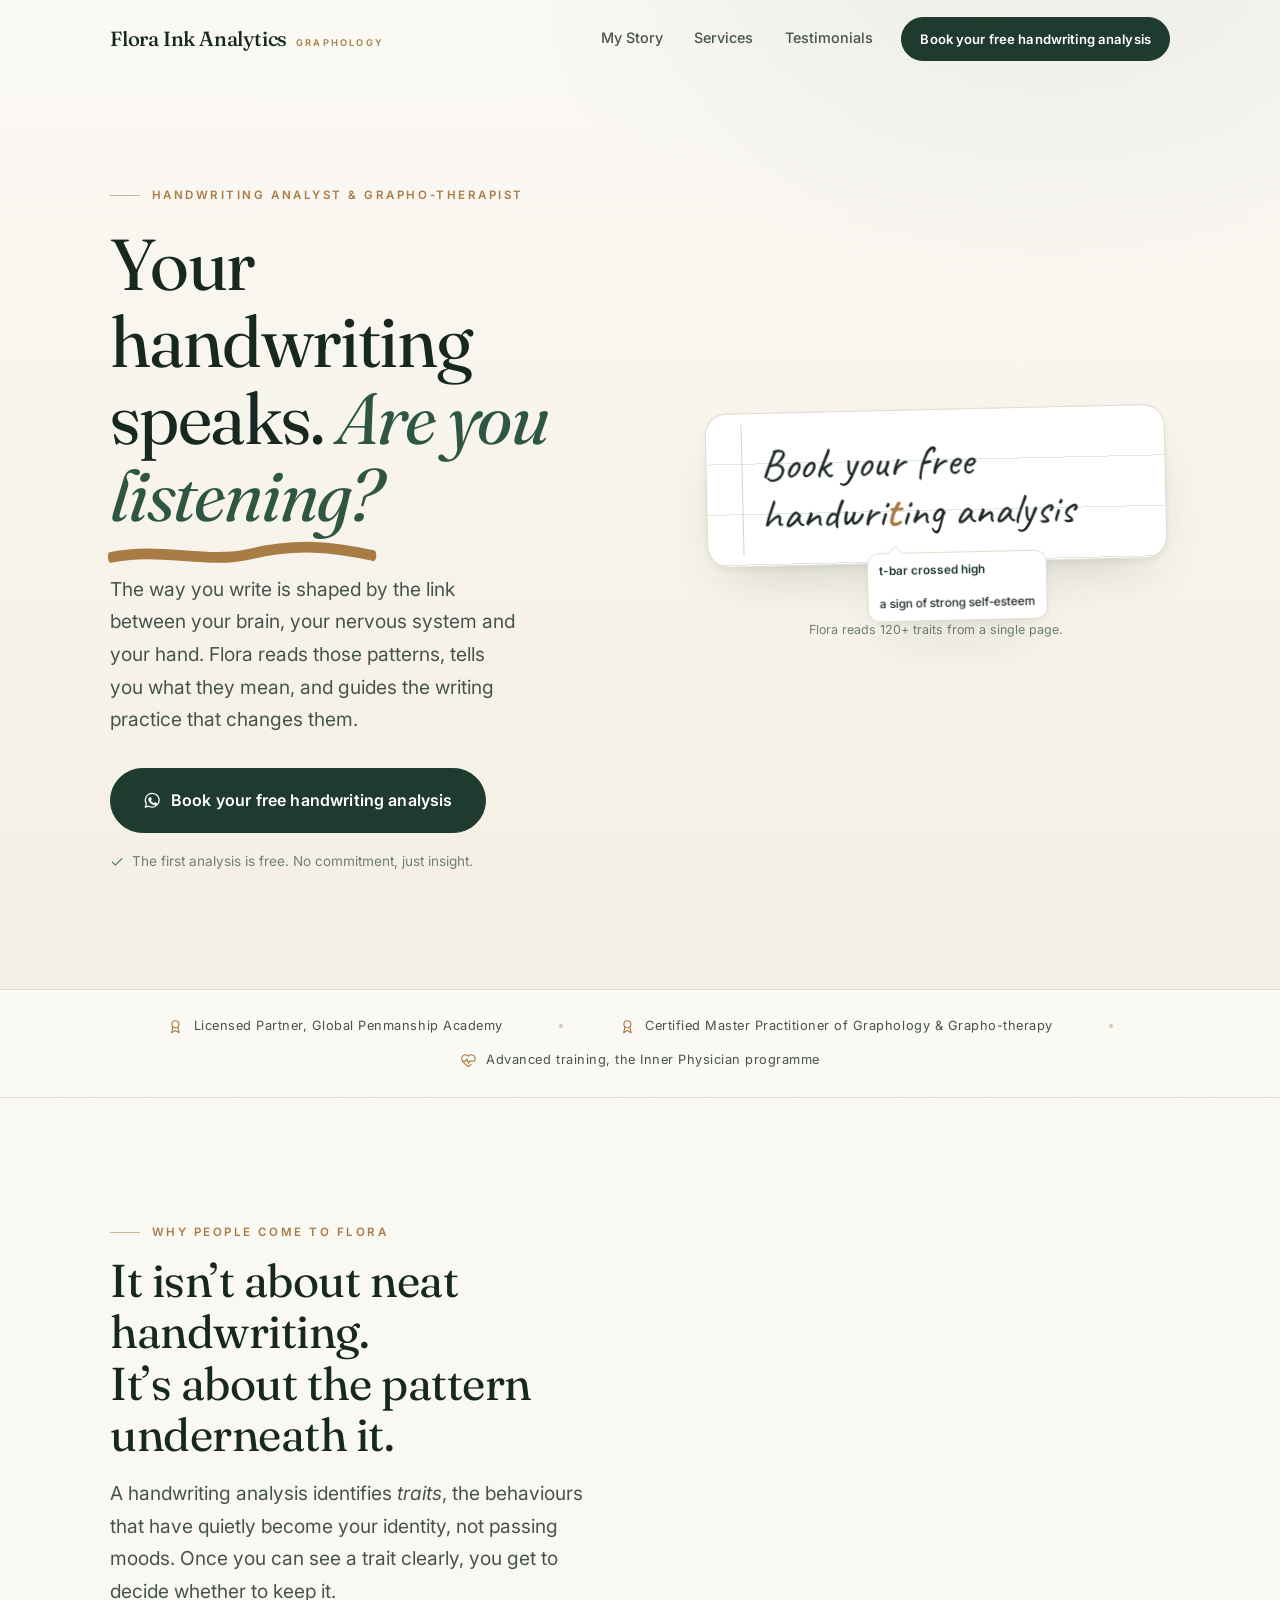
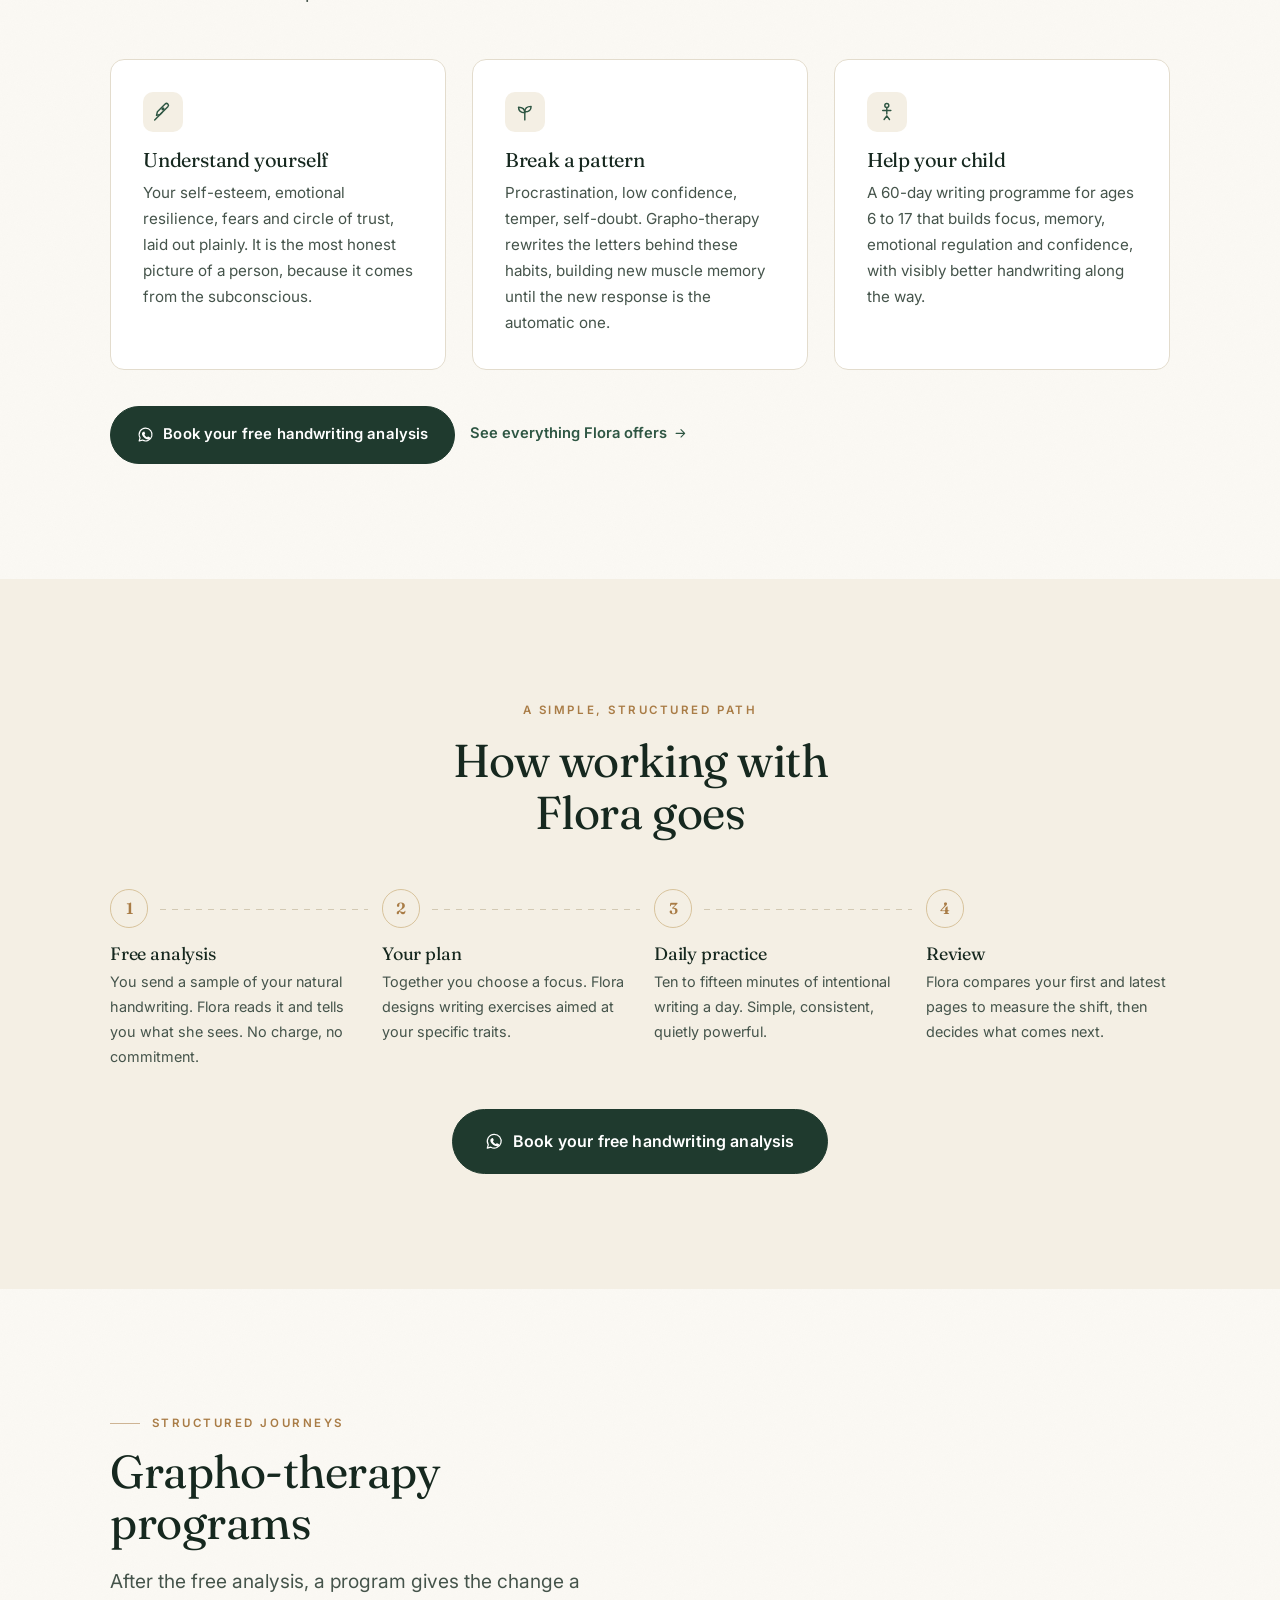
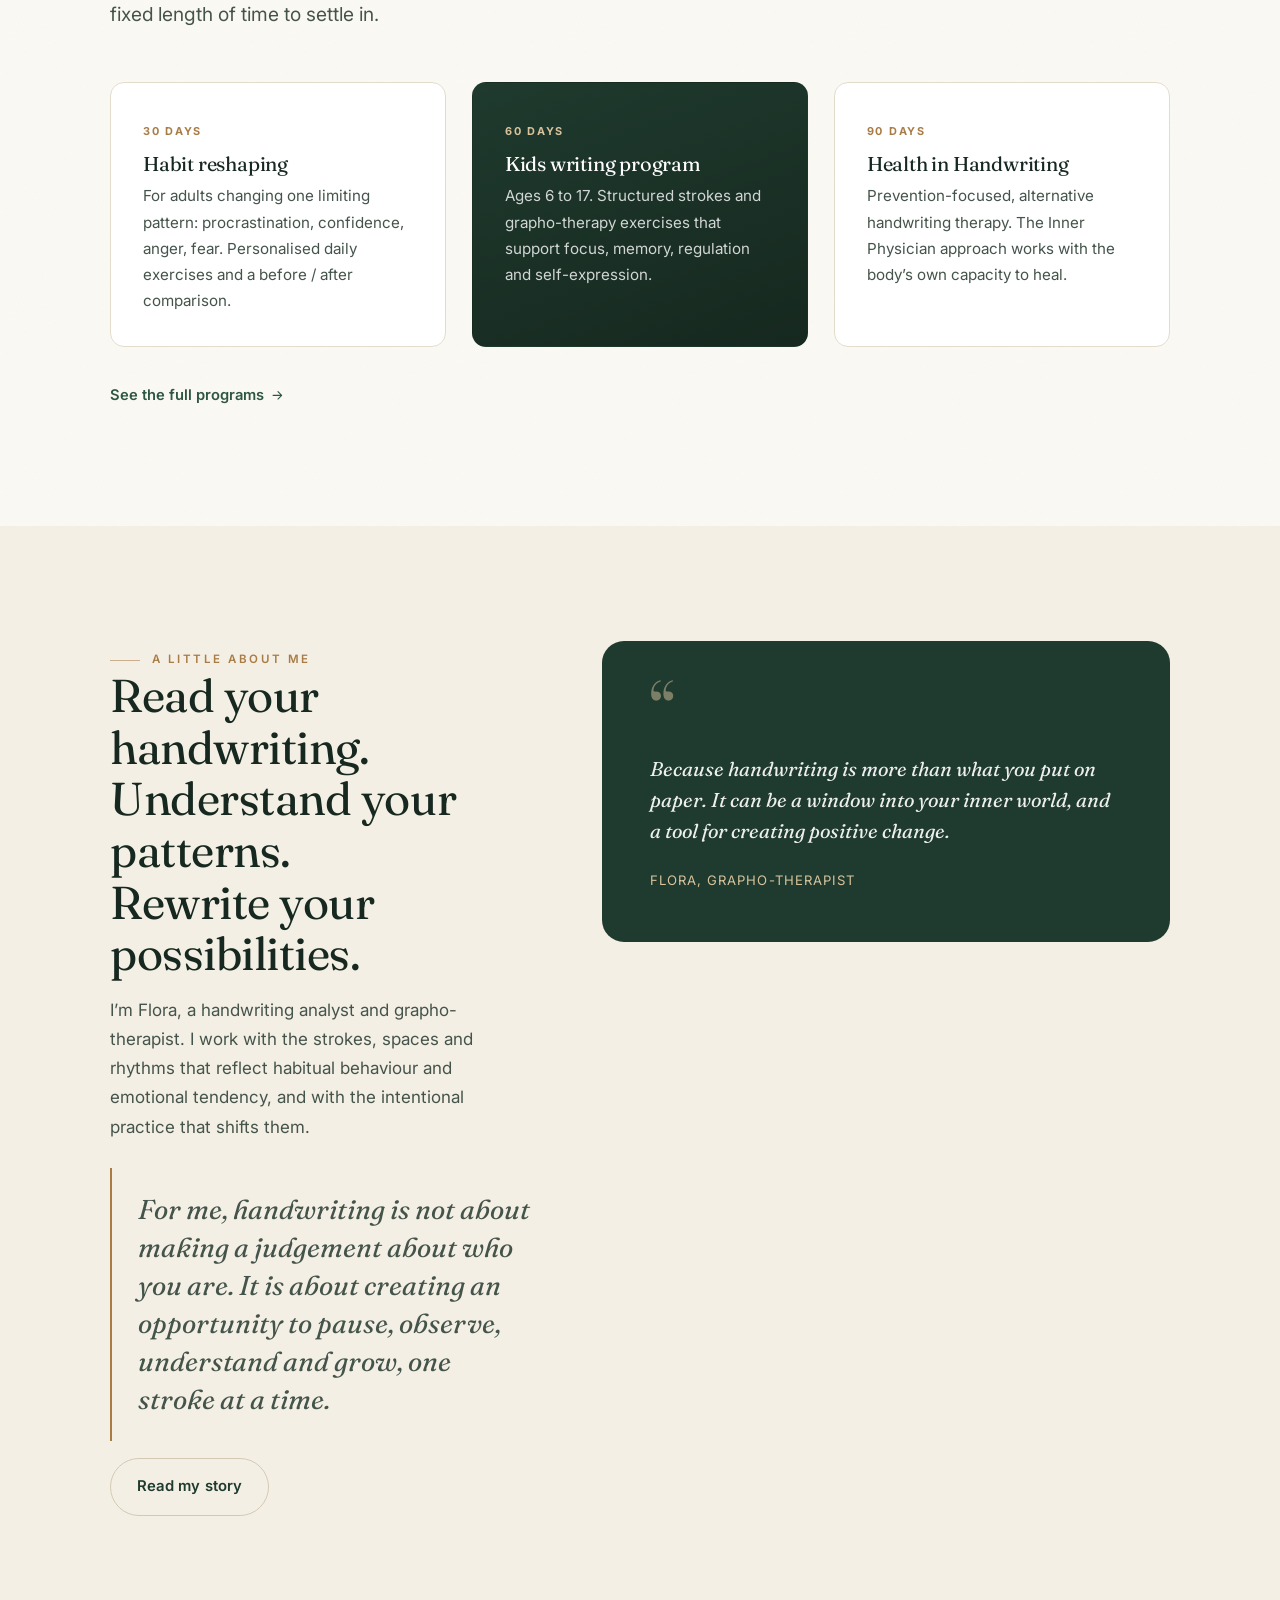
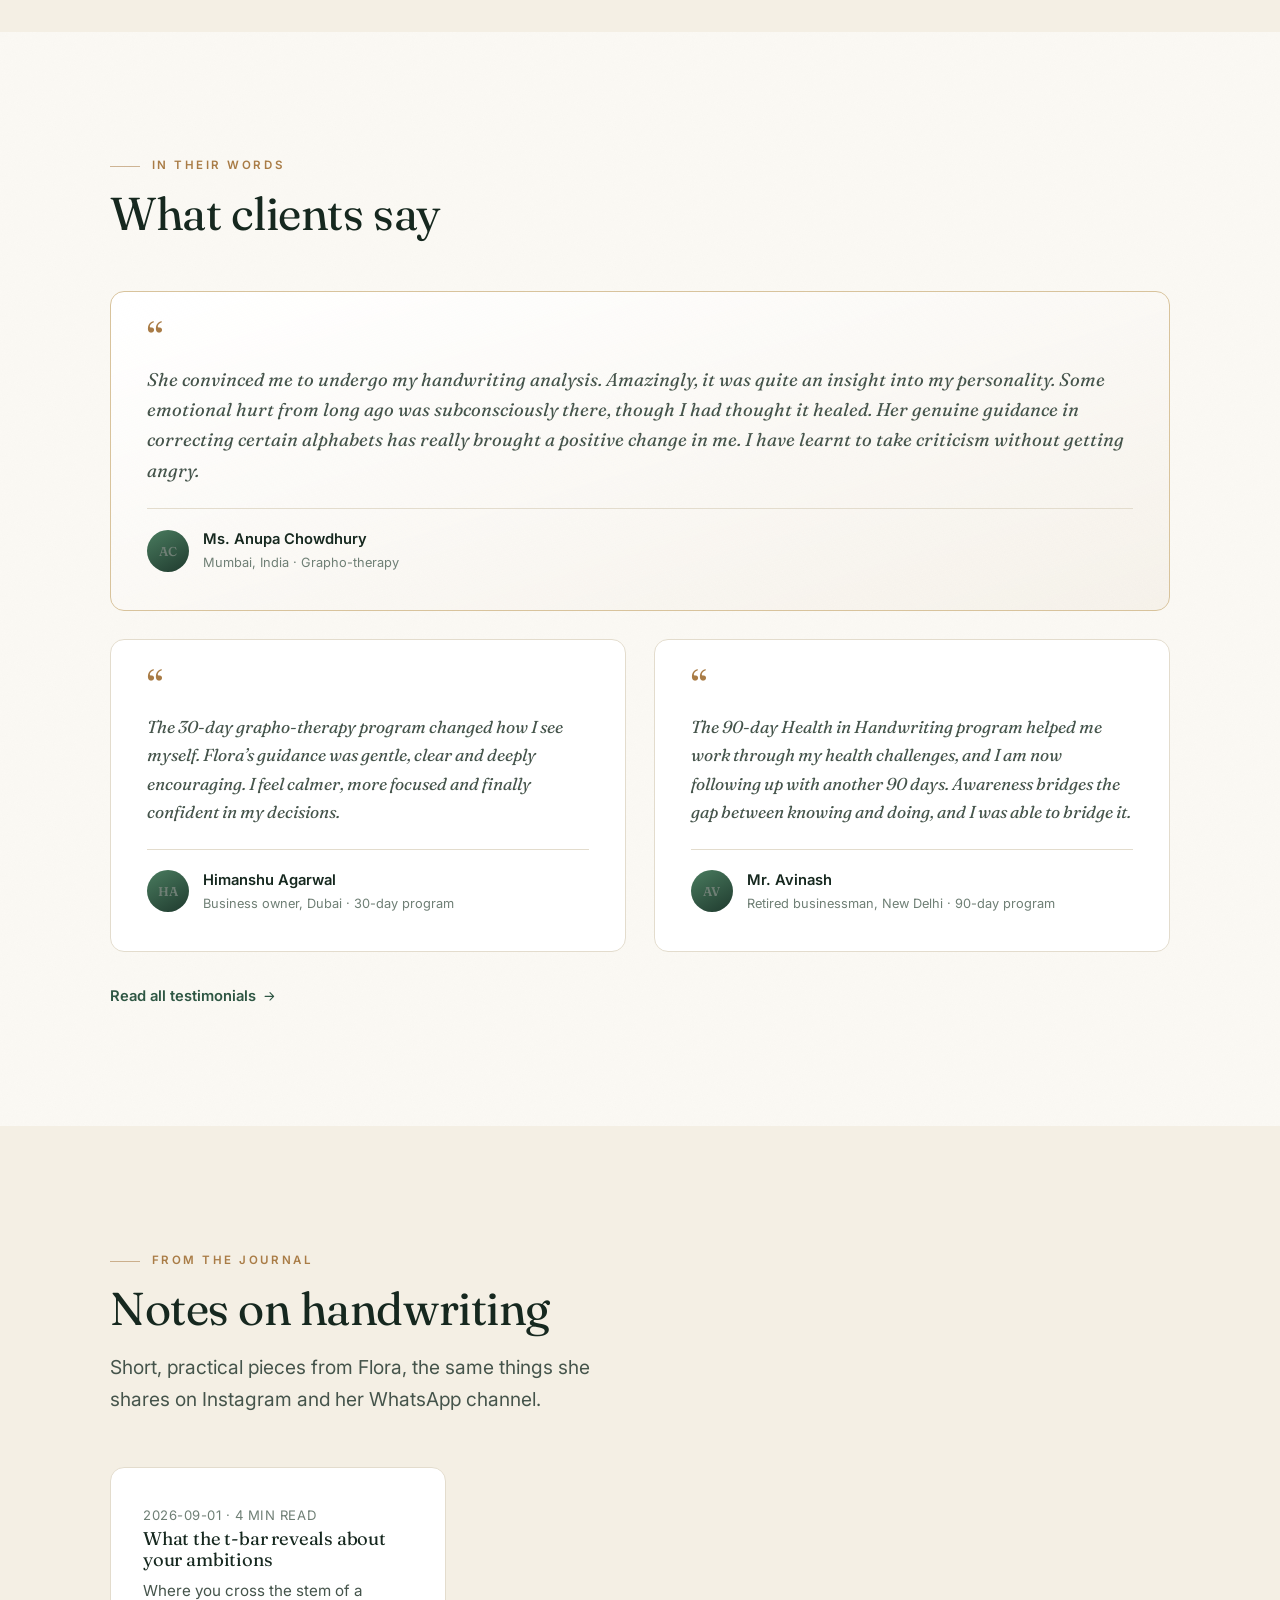
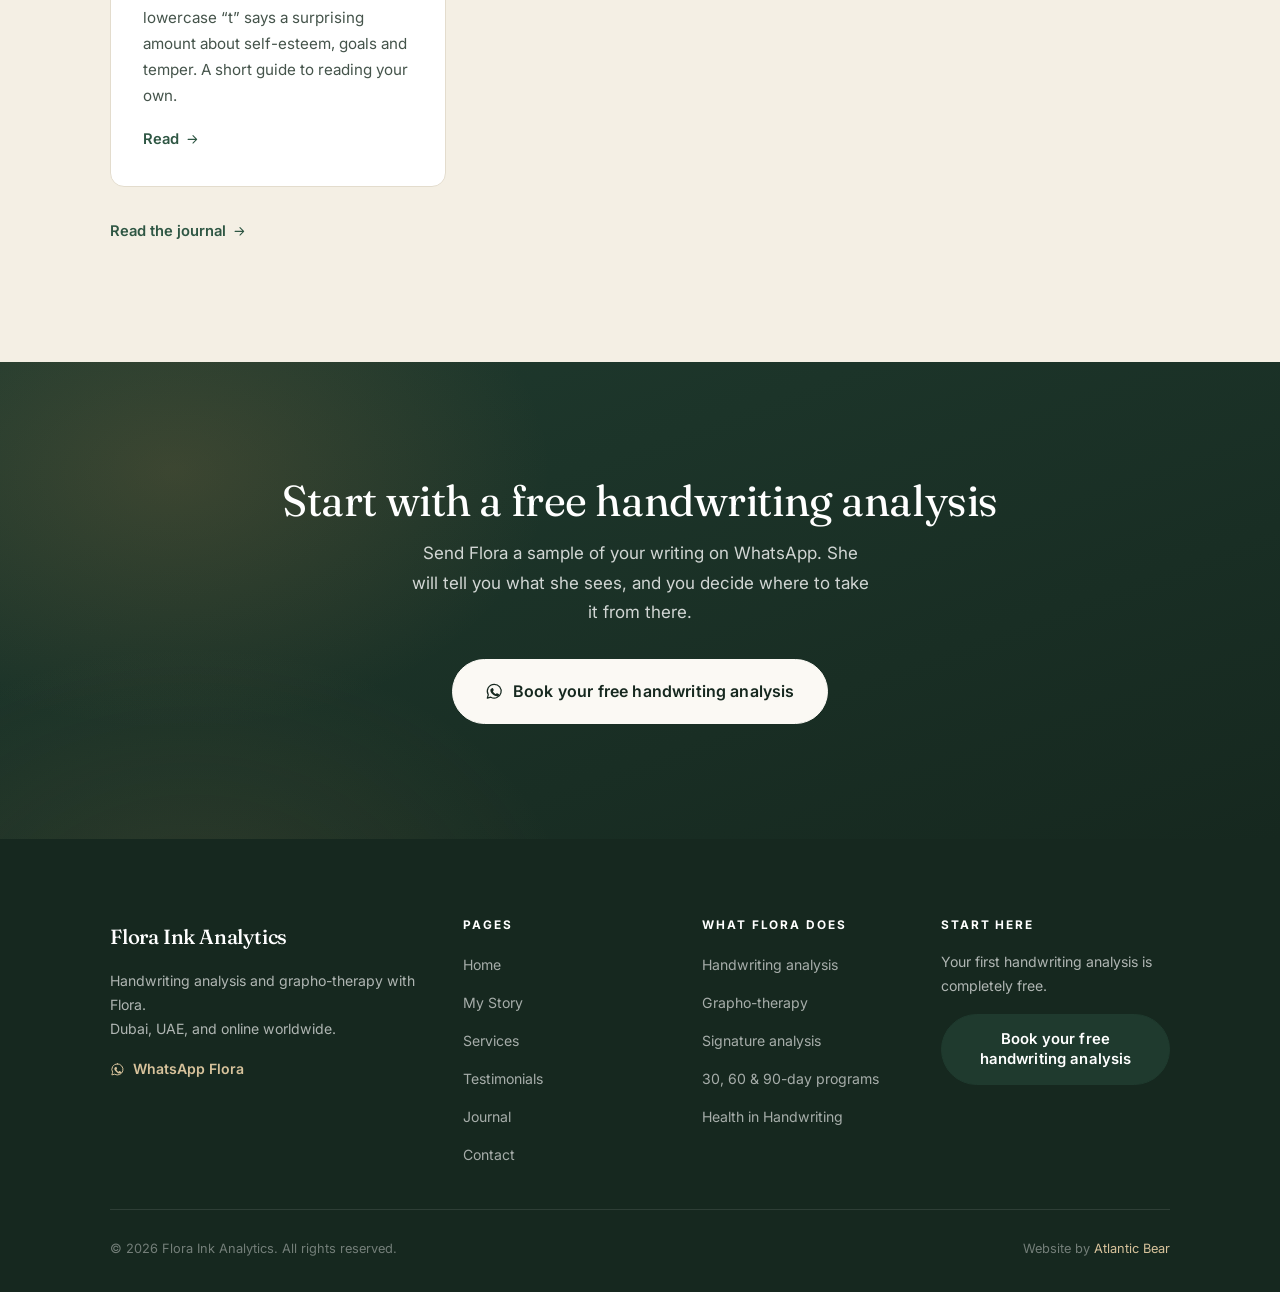
==== commit a230d066: "Services page reworked, letter-by-letter hero, homepage journal section - Services page: renamed to " ====
--- a/index.html
+++ b/index.html
@@ -85,12 +85,9 @@
         <div class="hero__media">
           <figure class="specimen reveal">
             <div class="specimen__sheet">
-              <p class="specimen__hw">Book your free<br>handwri<span class="specimen__t">t</span>ing analysis</p>
+              <p class="specimen__hw">Book your free<br>handwri<span class="specimen__t">t<span class="specimen__pop"><strong>t-bar crossed high</strong><br>a sign of strong self-esteem</span></span>ing analysis</p>
             </div>
-            <p class="specimen__note">
-              <svg class="icon" aria-hidden="true"><use href="#i-nib"/></svg>
-              <span><strong>That little t is doing a lot of talking.</strong> Crossed high on the stem, it points to strong self-esteem. Sitting low, it is usually the trait Flora helps you shift. It is one of 120+ signs she reads from a single page.</span>
-            </p>
+            <p class="specimen__caption">Flora reads 120+ traits from a single page.</p>
           </figure>
         </div>
       </div>
@@ -248,6 +245,28 @@
       </div>
     </section>
 
+    <!-- ===== JOURNAL SNIPPET ===== -->
+    <section class="bay panel">
+      <div class="wrap">
+        <div class="section-head reveal">
+          <span class="eyebrow">From the journal</span>
+          <h2 class="h2">Notes on handwriting</h2>
+          <p class="lede">Short, practical pieces from Flora, the same things she shares on Instagram and her WhatsApp channel.</p>
+        </div>
+        <div class="grid grid--3 reveal pop" id="homeJournal" data-stagger>
+          <a class="card article-card" href="/blog-t-bar">
+            <span class="article-meta">Graphology basics</span>
+            <h3>What the t&#8209;bar reveals about your ambitions</h3>
+            <p>Where you cross the stem of a lowercase &ldquo;t&rdquo; says a surprising amount about self-esteem, goals and temper.</p>
+            <span class="tlink">Read <svg class="icon" aria-hidden="true"><use href="#i-arrow"/></svg></span>
+          </a>
+        </div>
+        <div class="btn-row" style="margin-top:2rem">
+          <a class="tlink" href="/blog">Read the journal <svg class="icon" aria-hidden="true"><use href="#i-arrow"/></svg></a>
+        </div>
+      </div>
+    </section>
+
     <!-- ===== FINAL CTA ===== -->
     <section class="bay cta-band">
       <div class="wrap">
@@ -273,7 +292,7 @@
           <ul>
             <li><a href="/">Home</a></li>
             <li><a href="/my-story">My Story</a></li>
-            <li><a href="/services">Services &amp; Programs</a></li>
+            <li><a href="/services">Services</a></li>
             <li><a href="/testimonials">Testimonials</a></li>
             <li><a href="/blog">Journal</a></li>
             <li><a href="/contact">Contact</a></li>
--- a/css/style.css
+++ b/css/style.css
@@ -491,54 +491,77 @@
   line-height: var(--rule);
   color: #1f2a24;
   letter-spacing: .01em;
-  /* written-in reveal */
-  clip-path: inset(0 100% 0 0);
-}
-.js .specimen.is-writing .specimen__hw {
-  animation: writeLine 1.7s cubic-bezier(.6, 0, .35, 1) .3s forwards;
-}
-@keyframes writeLine {
-  0%   { clip-path: inset(0 100% 0 0); }
-  100% { clip-path: inset(0 -3% 0 0); }
-}
-
-.specimen__t {
-  position: relative;
-  color: var(--accent);
-}
-.specimen__t::after {
-  /* little arrow tick pointing up at the crossbar */
+}
+/* each letter fades / un-blurs in sequence, like it is being written */
+.js .specimen__hw .ch { opacity: 0; }
+.js .specimen.is-writing .specimen__hw .ch {
+  animation: inkIn .34s ease forwards;
+  animation-delay: calc(var(--ci, 0) * 55ms);
+}
+@keyframes inkIn {
+  from { opacity: 0; filter: blur(3px); transform: translateY(2px); }
+  to   { opacity: 1; filter: blur(0); transform: none; }
+}
+
+/* the highlighted "t" and the small speech bubble that pops from it */
+.specimen__t { position: relative; color: var(--accent); font-weight: 700; }
+.specimen__pop {
+  position: absolute;
+  left: 50%;
+  top: calc(100% + 14px);
+  transform: translateX(-28px) scale(.4);
+  transform-origin: 28px 0;
+  width: max-content;
+  max-width: 200px;
+  background: #fff;
+  color: var(--ink);
+  font-family: var(--sans);
+  font-size: .74rem;
+  font-weight: 500;
+  line-height: 1.4;
+  letter-spacing: 0;
+  text-align: left;
+  padding: .55rem .7rem;
+  border-radius: 12px;
+  border: 1px solid var(--line);
+  box-shadow: var(--shadow-2);
+  opacity: 0;
+  pointer-events: none;
+  z-index: 3;
+}
+.specimen__pop strong { color: var(--forest-800); display: block; }
+.specimen__pop::before {
   content: "";
   position: absolute;
-  left: 50%;
-  top: -0.15em;
-  width: 0;
-  height: 0;
-  border: 5px solid transparent;
-  border-bottom-color: var(--accent);
-  transform: translateX(-50%);
-  opacity: 0;
-}
-.js .specimen.is-writing .specimen__t::after { animation: fadeUp .4s var(--ease) 2.2s forwards; }
-
-.specimen__note {
-  margin-top: 1rem;
-  display: flex;
-  gap: .7rem;
-  align-items: flex-start;
-  background: var(--forest-800);
-  color: #f2f0e9;
-  border-radius: 14px;
-  padding: .9rem 1.05rem;
-  font-size: .82rem;
-  line-height: 1.5;
-  box-shadow: var(--shadow-1);
-  transform: rotate(-1.3deg);
-}
-.js .specimen__note { opacity: 0; }
-.js .specimen.is-writing .specimen__note { animation: fadeUp .5s var(--ease) 2.4s forwards; }
-.specimen__note strong { color: #fff; display: block; margin-bottom: .1rem; font-size: .84rem; }
-.specimen__note svg { width: 1.1rem; height: 1.1rem; color: var(--accent-soft); flex-shrink: 0; margin-top: .1rem; }
+  bottom: 100%;
+  left: 20px;
+  border: 8px solid transparent;
+  border-bottom-color: var(--line);
+}
+.specimen__pop::after {
+  content: "";
+  position: absolute;
+  bottom: 100%;
+  left: 21px;
+  border: 7px solid transparent;
+  border-bottom-color: #fff;
+}
+.js .specimen.is-writing .specimen__pop {
+  animation: popIn .5s var(--ease) var(--write-ms, 2200ms) forwards;
+}
+@keyframes popIn {
+  from { opacity: 0; transform: translateX(-28px) scale(.4); }
+  to   { opacity: 1; transform: translateX(-28px) scale(1); }
+}
+
+.specimen__caption {
+  margin-top: .9rem;
+  font-size: .78rem;
+  color: var(--ink-faint);
+  text-align: center;
+}
+/* leave room under the sheet for the pop bubble when JS is on */
+.js .specimen__caption { margin-top: 3.5rem; }
 
 /* 8. CREDENTIAL STRIP --------------------------------------- */
 .creds {
@@ -1339,9 +1362,8 @@
   .js .reveal .quote-block__mark { opacity: .5 !important; transform: none !important; }
   .js .hero__title .w { opacity: 1 !important; transform: none !important; }
   .mark svg path { stroke-dashoffset: 0 !important; }
-  .js .specimen__hw { clip-path: none !important; }
-  .js .specimen__note { opacity: 1 !important; }
-  .js .specimen__t::after { opacity: 1 !important; }
+  .js .specimen__hw .ch { opacity: 1 !important; filter: none !important; transform: none !important; }
+  .js .specimen__pop { opacity: 1 !important; transform: translateX(-28px) scale(1) !important; }
   .float-soft { animation: none; }
 }
 
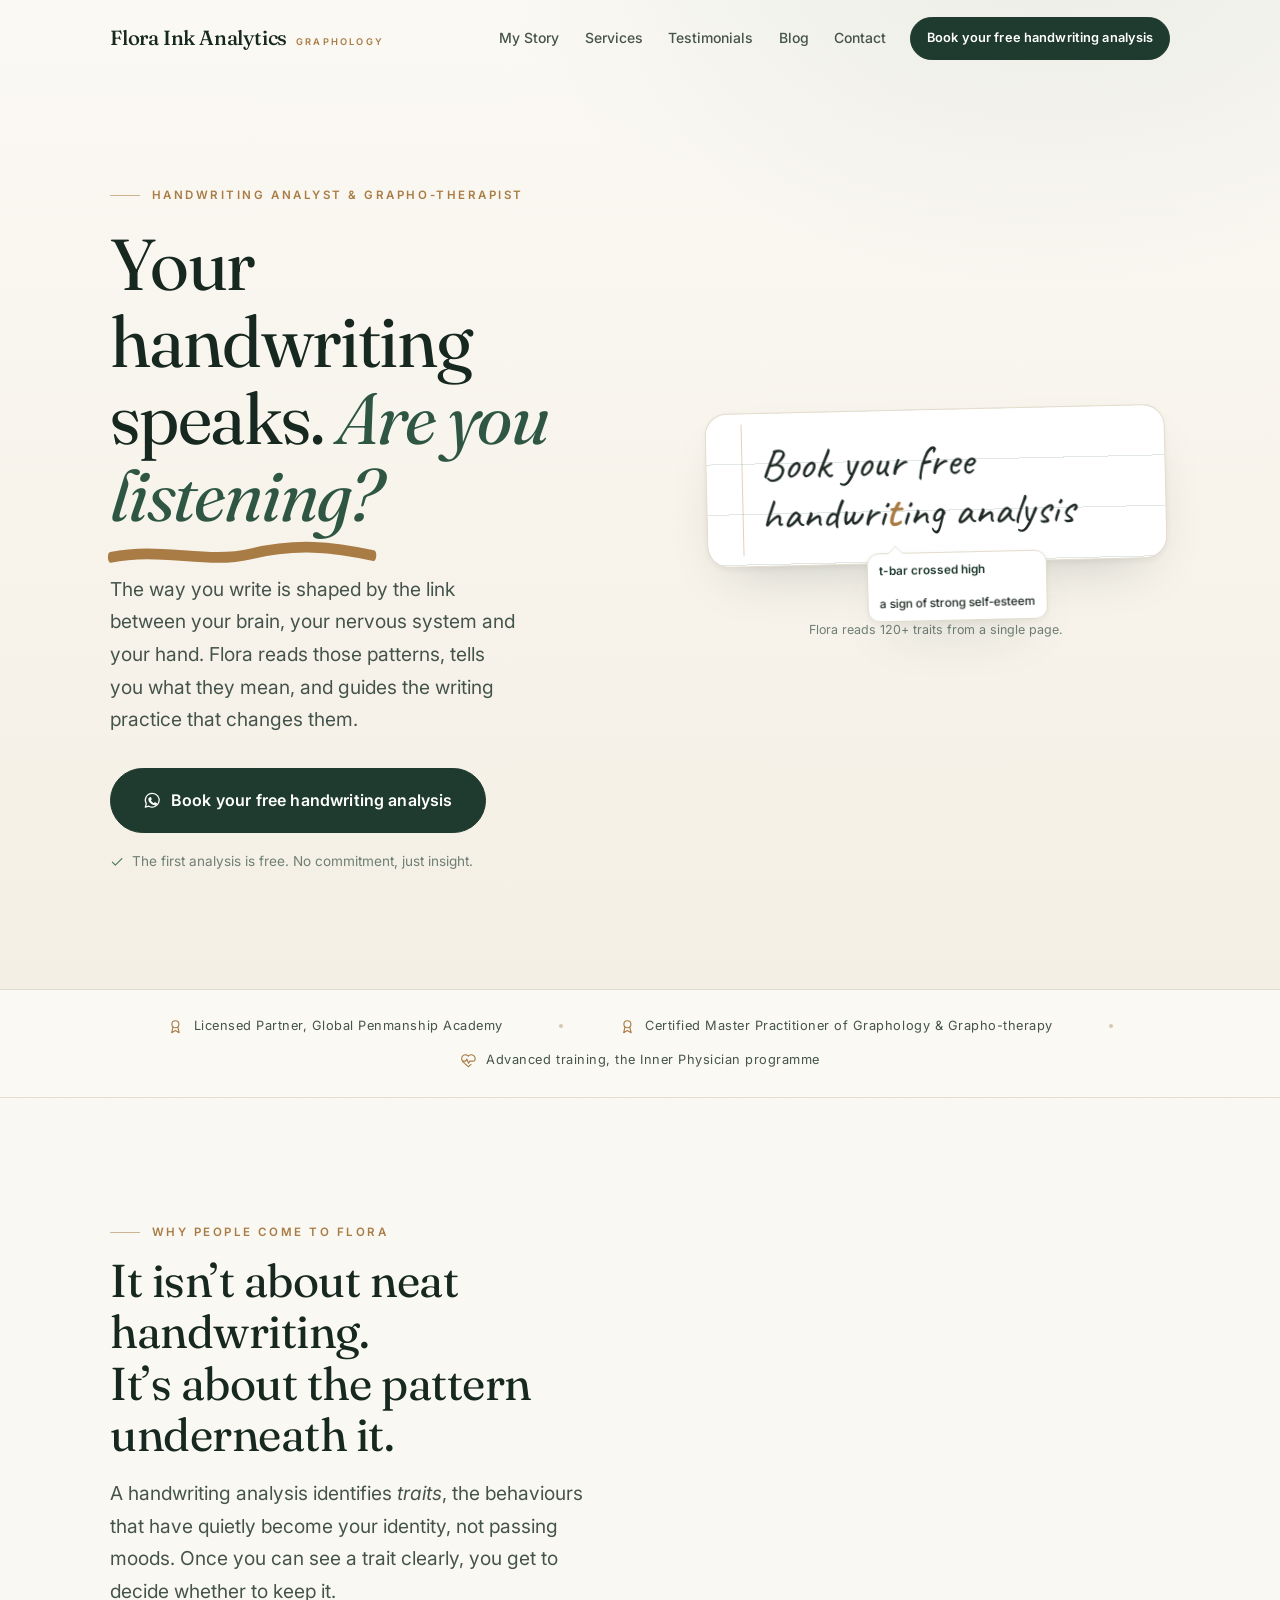
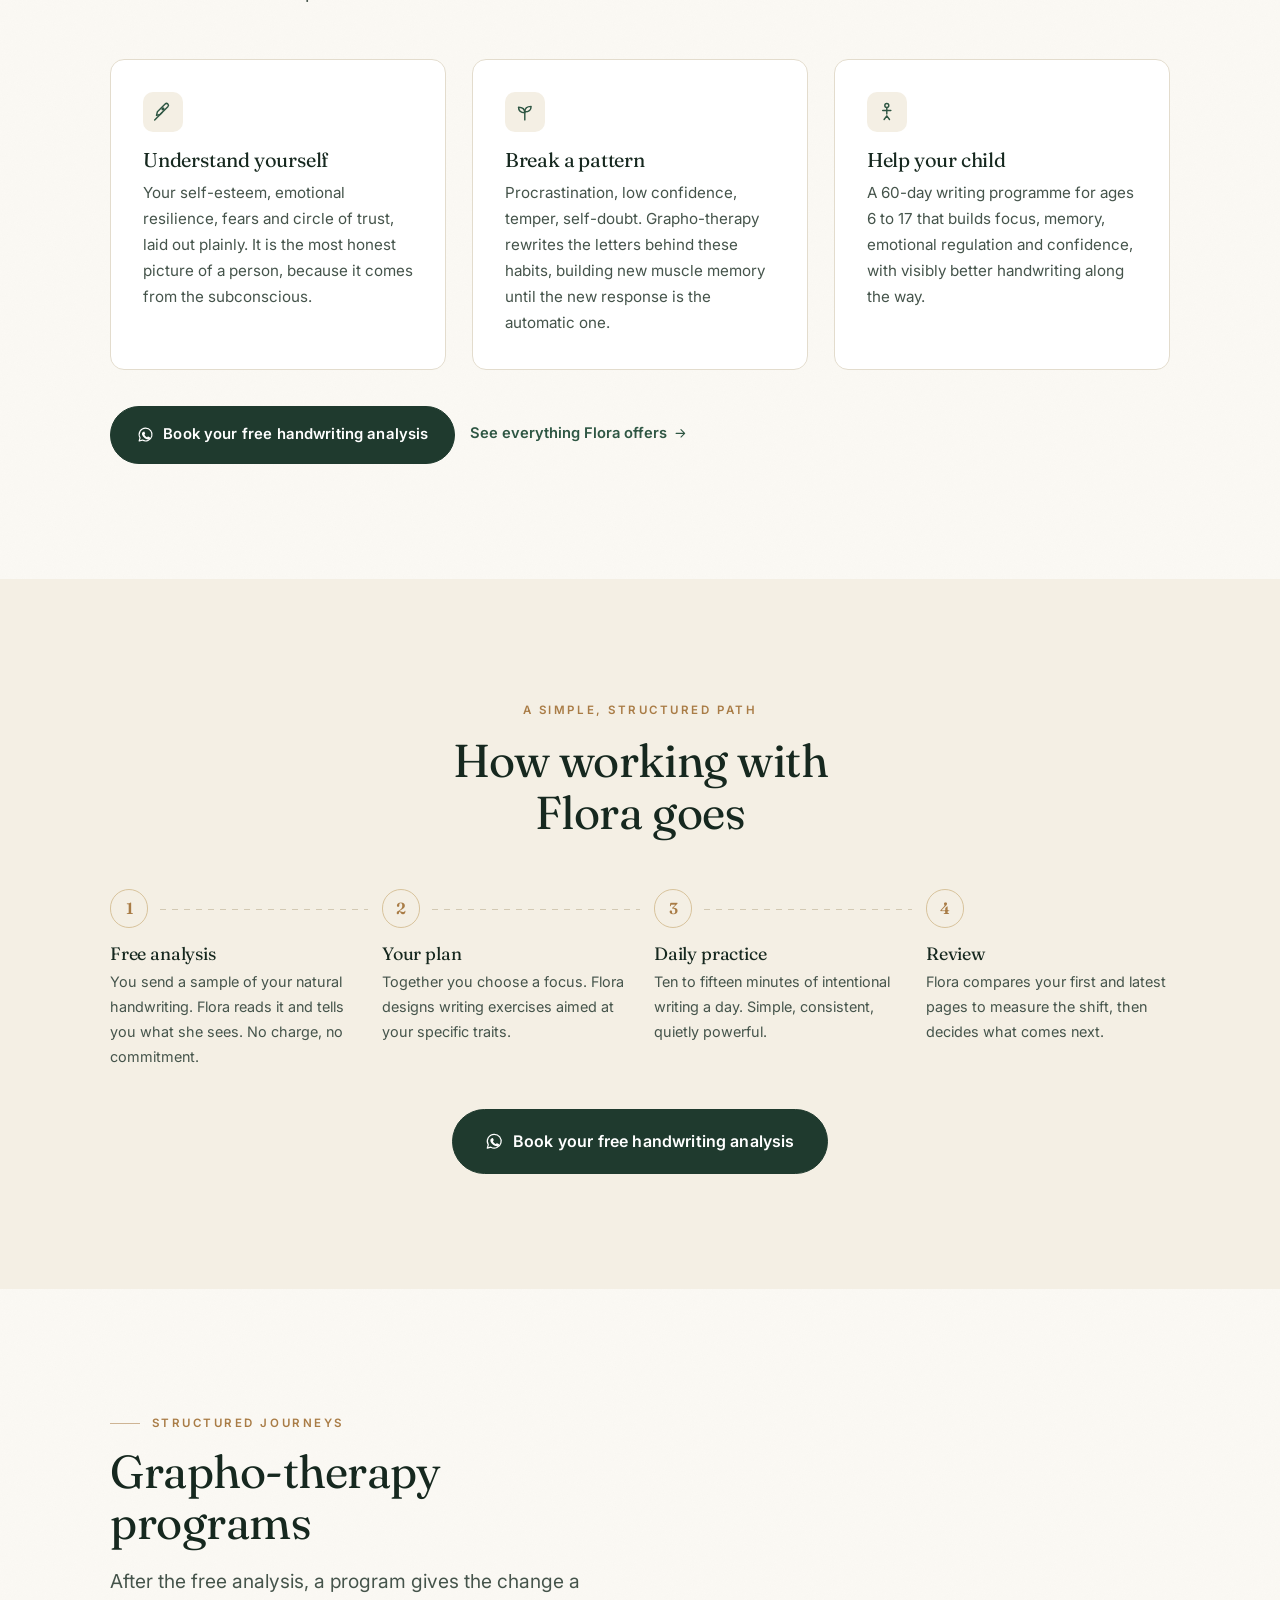
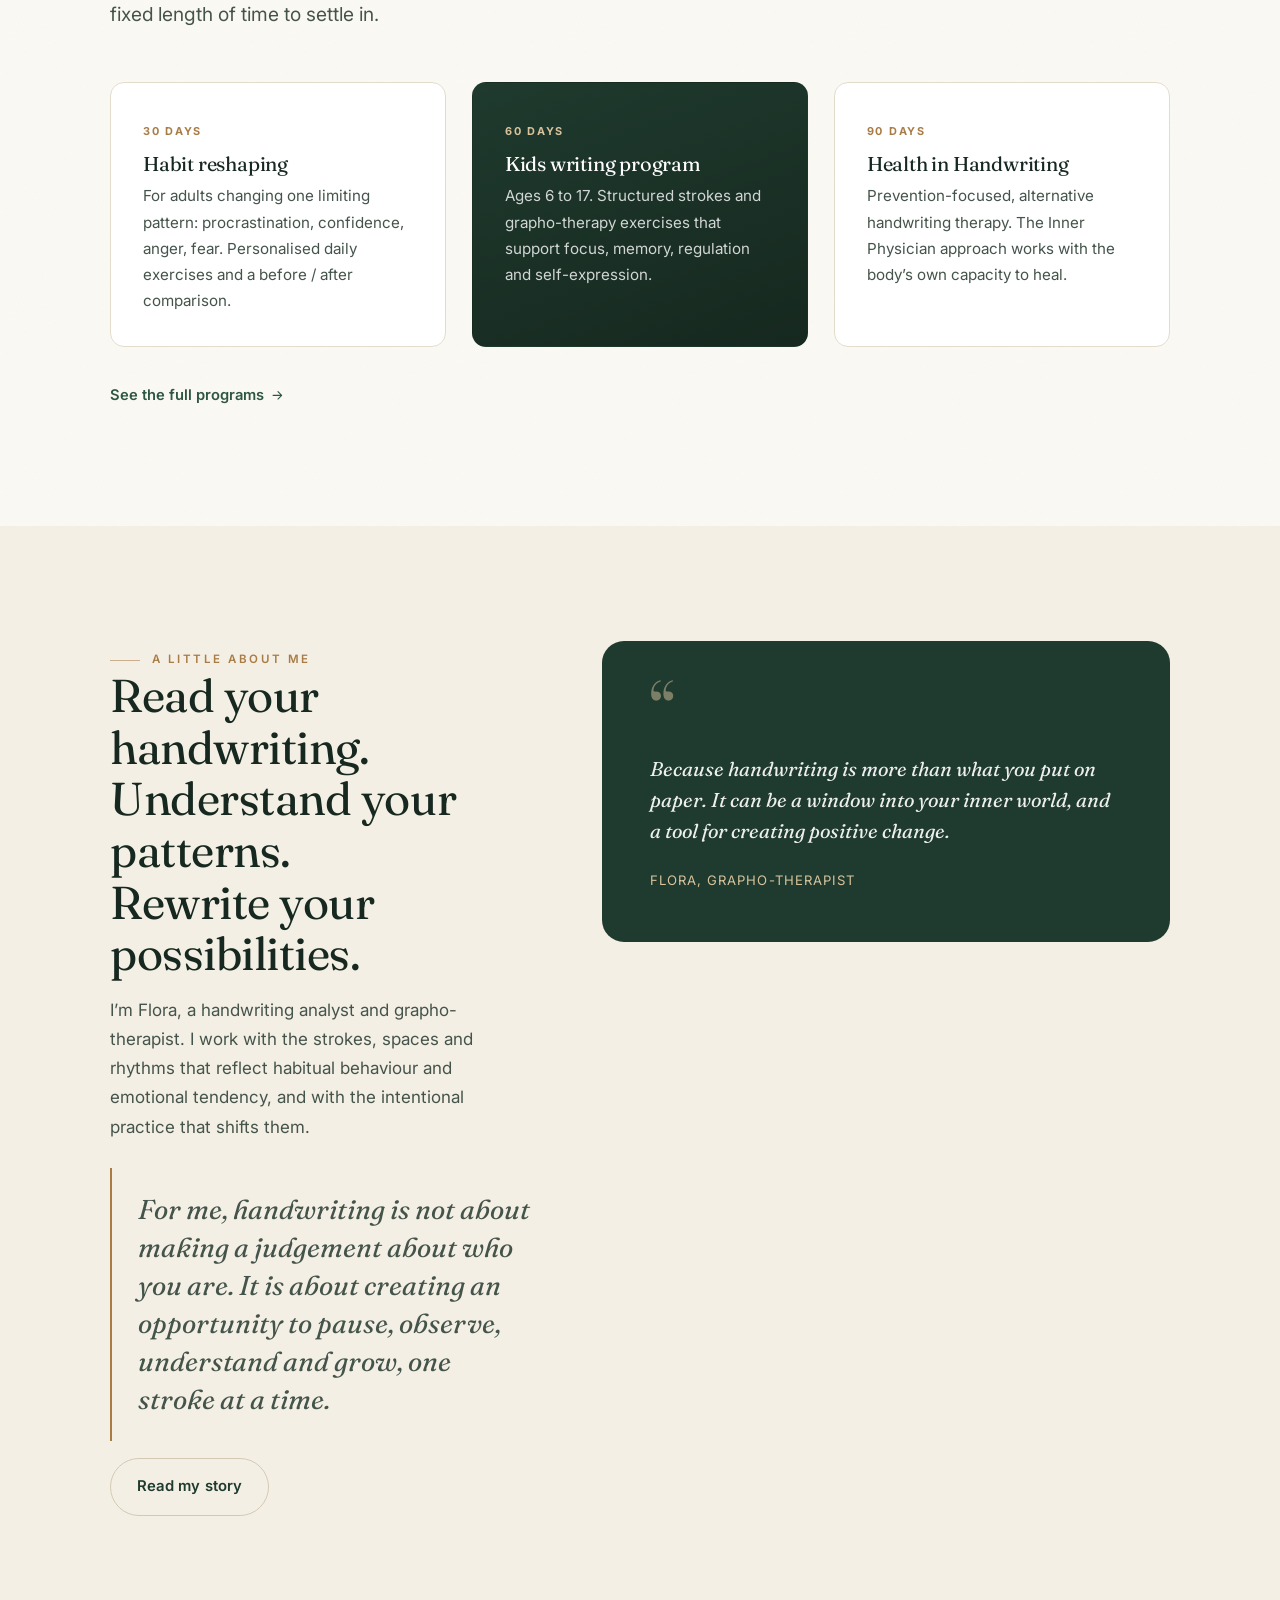
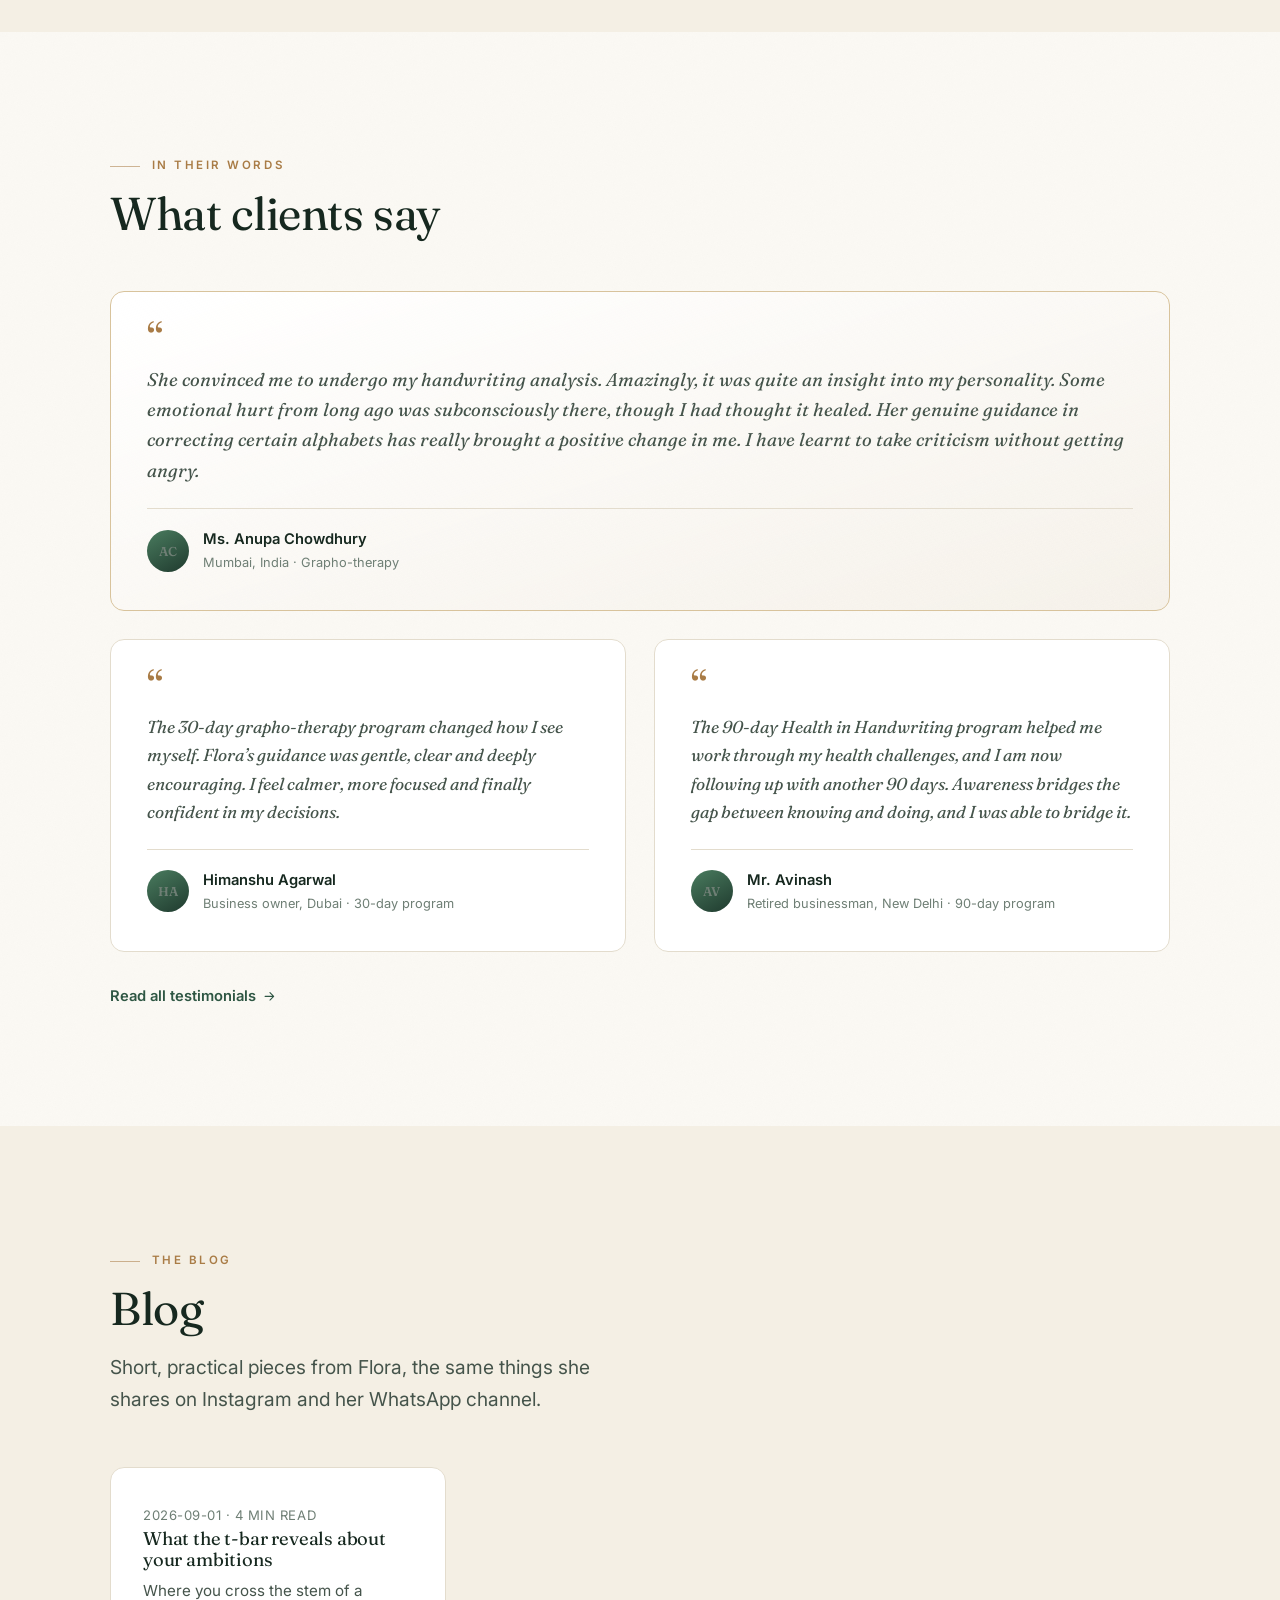
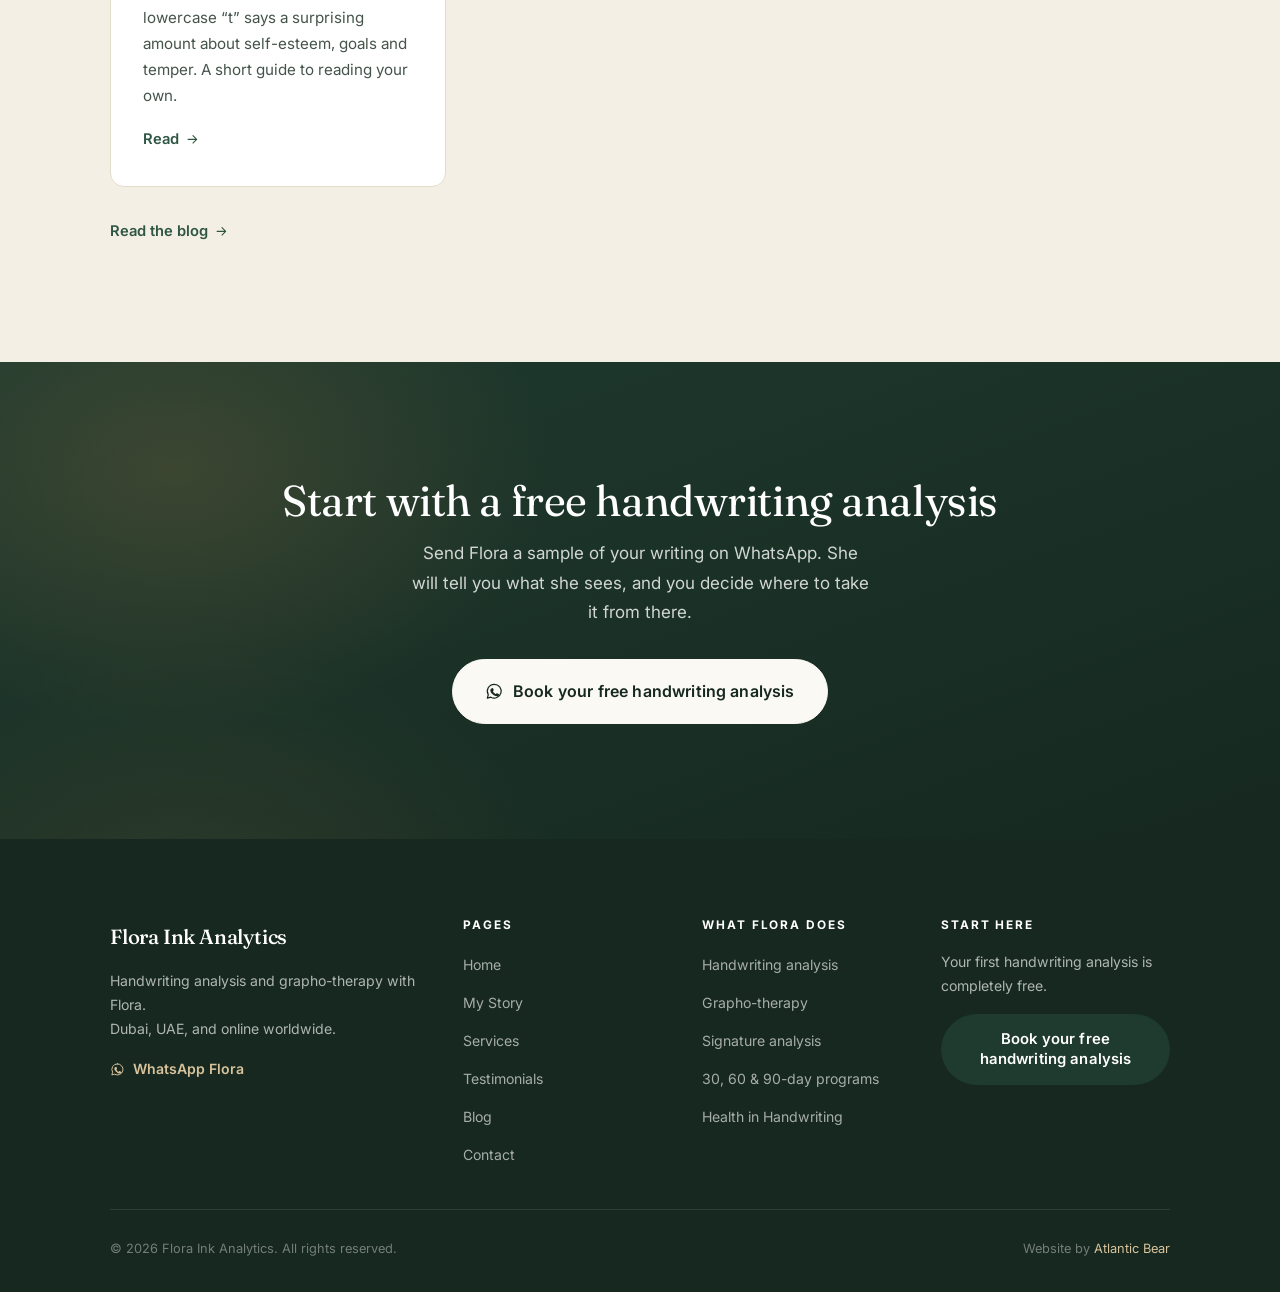
==== commit ab7fb32e: "Rename Journal to Blog, add Blog + Contact to nav, simplify Contact page - Everything called "Journa" ====
--- a/index.html
+++ b/index.html
@@ -62,6 +62,8 @@
         <a href="/my-story">My Story</a>
         <a href="/services">Services</a>
         <a href="/testimonials">Testimonials</a>
+        <a href="/blog">Blog</a>
+        <a href="/contact">Contact</a>
         <a class="btn" href="https://wa.me/447789262008" target="_blank" rel="noopener">Book your free handwriting analysis</a>
       </nav>
     </div>
@@ -249,8 +251,8 @@
     <section class="bay panel">
       <div class="wrap">
         <div class="section-head reveal">
-          <span class="eyebrow">From the journal</span>
-          <h2 class="h2">Notes on handwriting</h2>
+          <span class="eyebrow">The blog</span>
+          <h2 class="h2">Blog</h2>
           <p class="lede">Short, practical pieces from Flora, the same things she shares on Instagram and her WhatsApp channel.</p>
         </div>
         <div class="grid grid--3 reveal pop" id="homeJournal" data-stagger>
@@ -262,7 +264,7 @@
           </a>
         </div>
         <div class="btn-row" style="margin-top:2rem">
-          <a class="tlink" href="/blog">Read the journal <svg class="icon" aria-hidden="true"><use href="#i-arrow"/></svg></a>
+          <a class="tlink" href="/blog">Read the blog <svg class="icon" aria-hidden="true"><use href="#i-arrow"/></svg></a>
         </div>
       </div>
     </section>
@@ -294,7 +296,7 @@
             <li><a href="/my-story">My Story</a></li>
             <li><a href="/services">Services</a></li>
             <li><a href="/testimonials">Testimonials</a></li>
-            <li><a href="/blog">Journal</a></li>
+            <li><a href="/blog">Blog</a></li>
             <li><a href="/contact">Contact</a></li>
           </ul>
         </div>
--- a/css/style.css
+++ b/css/style.css
@@ -374,8 +374,8 @@
   gap: .35rem;
 }
 .nav__links a:not(.btn) {
-  padding: .5rem .8rem;
-  font-size: .9rem;
+  padding: .45rem .62rem;
+  font-size: .875rem;
   font-weight: 500;
   color: var(--ink-soft);
   border-radius: 8px;
@@ -386,7 +386,7 @@
   color: var(--forest-900);
   font-weight: 600;
 }
-.nav__links .btn { margin-left: .6rem; padding: .6rem 1.15rem; font-size: .82rem; }
+.nav__links .btn { margin-left: .5rem; padding: .58rem 1rem; font-size: .8rem; }
 
 .nav__toggle {
   display: none;
@@ -1127,6 +1127,48 @@
 .faq h4 { font-size: 1.08rem; margin-bottom: .5rem; }
 .faq p { font-size: .9rem; color: var(--ink-soft); }
 
+/* big contact details ("reach") */
+.reach {
+  display: grid;
+  gap: clamp(1rem, 2.4vw, 1.6rem);
+  max-width: 780px;
+  margin-inline: auto;
+}
+.reach__item {
+  display: flex;
+  flex-direction: column;
+  gap: .7rem;
+  padding: clamp(1.6rem, 4vw, 2.75rem);
+  background: var(--card);
+  border: 1px solid var(--line);
+  border-radius: var(--radius-lg);
+  transition: transform .35s var(--ease), box-shadow .35s var(--ease), border-color .35s var(--ease);
+}
+a.reach__item:hover { transform: translateY(-3px); box-shadow: var(--shadow-2); border-color: var(--sage-400); }
+.reach__item > .icon { width: 2.4rem; height: 2.4rem; color: var(--accent); }
+.reach__label {
+  font-family: var(--sans);
+  font-size: .78rem;
+  font-weight: 700;
+  letter-spacing: .16em;
+  text-transform: uppercase;
+  color: var(--ink-faint);
+}
+.reach__value {
+  font-family: var(--serif);
+  font-size: clamp(1.5rem, 4.5vw, 2.4rem);
+  line-height: 1.15;
+  color: var(--forest-900);
+  word-break: break-word;
+}
+.reach__item--wa {
+  background: linear-gradient(160deg, var(--forest-800), var(--forest-900));
+  border-color: transparent;
+}
+.reach__item--wa .icon { color: var(--accent-soft); }
+.reach__item--wa .reach__label { color: var(--accent-soft); }
+.reach__item--wa .reach__value { color: #fff; }
+
 /* 16. CTA BAND ------------------------------------------------ */
 .cta-band {
   background:
@@ -1380,8 +1422,8 @@
   .footer__grid { grid-template-columns: 1fr 1fr; }
 }
 
-/* nav collapses earlier than content so the bar never crowds */
-@media (max-width: 1024px) {
+/* nav collapses to a menu button well before the links can crowd */
+@media (max-width: 1160px) {
   .nav__toggle { display: block; }
   .nav__links {
     position: fixed;
